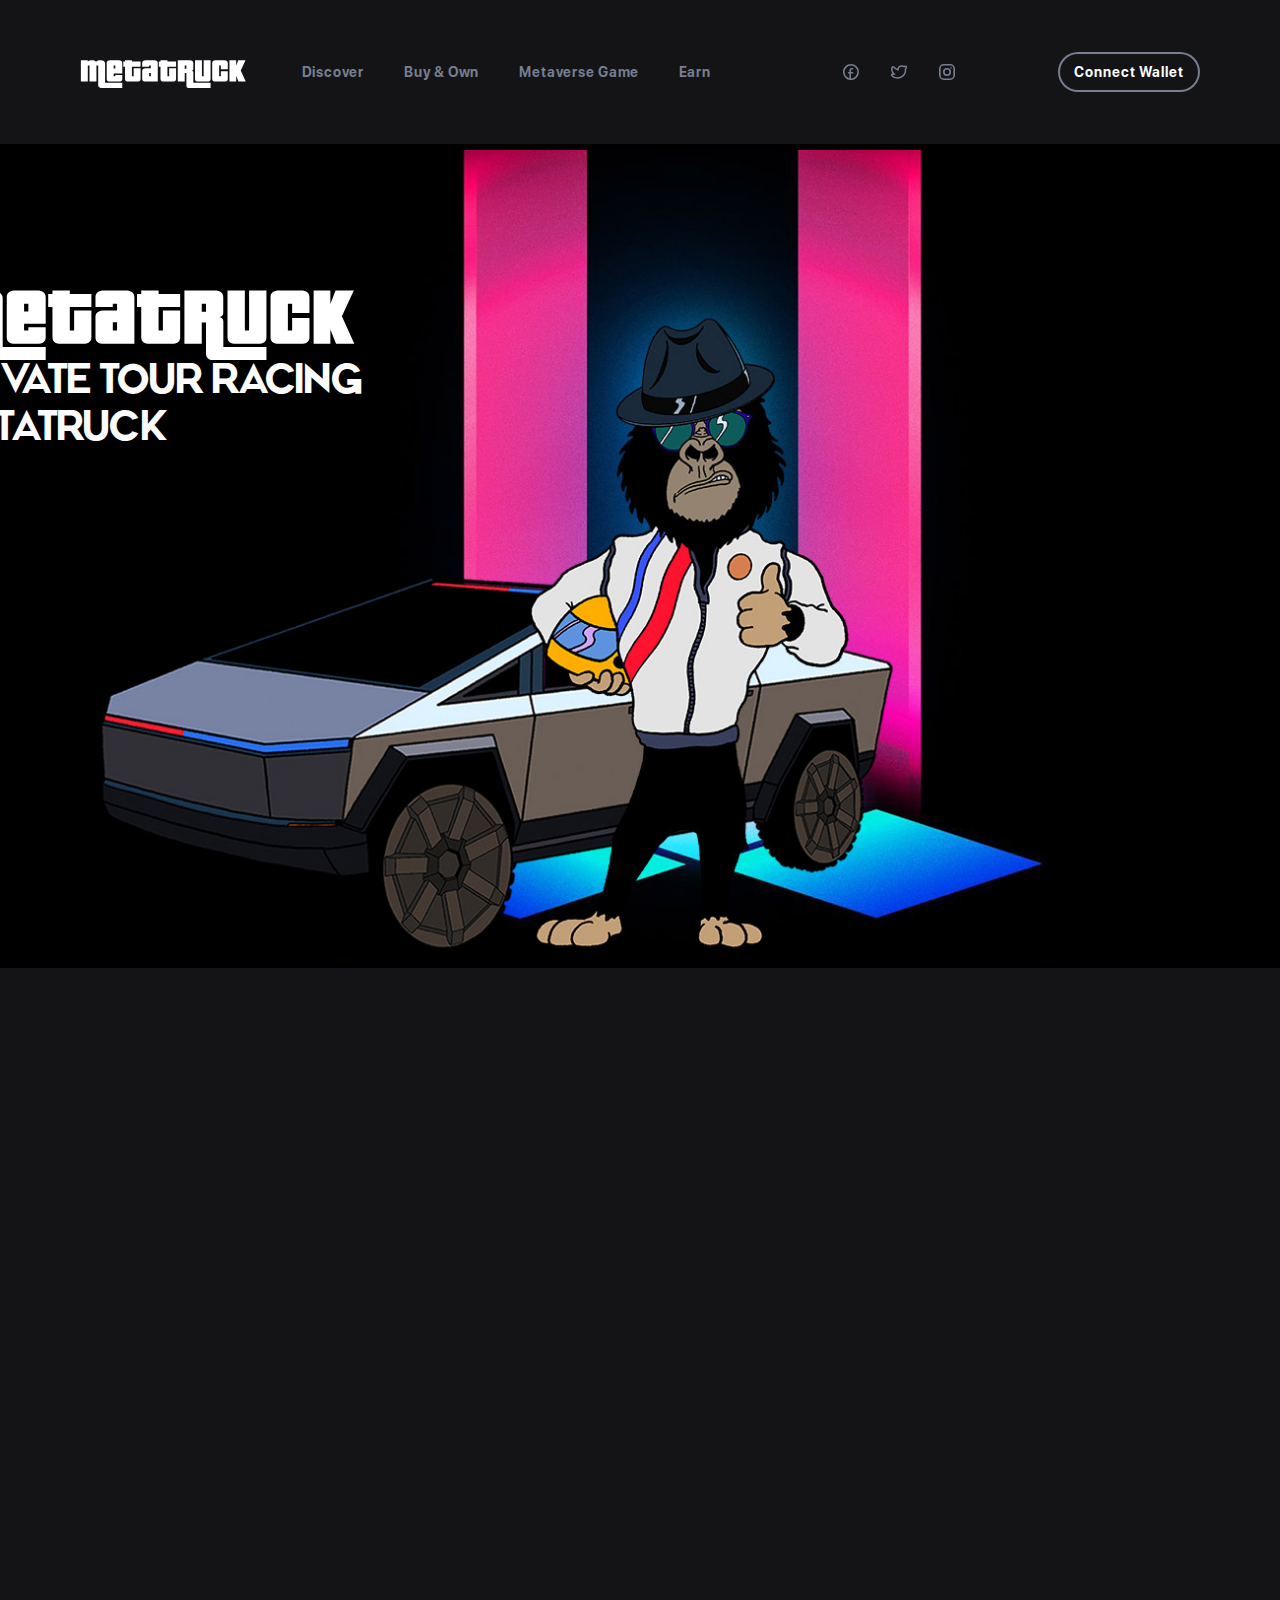
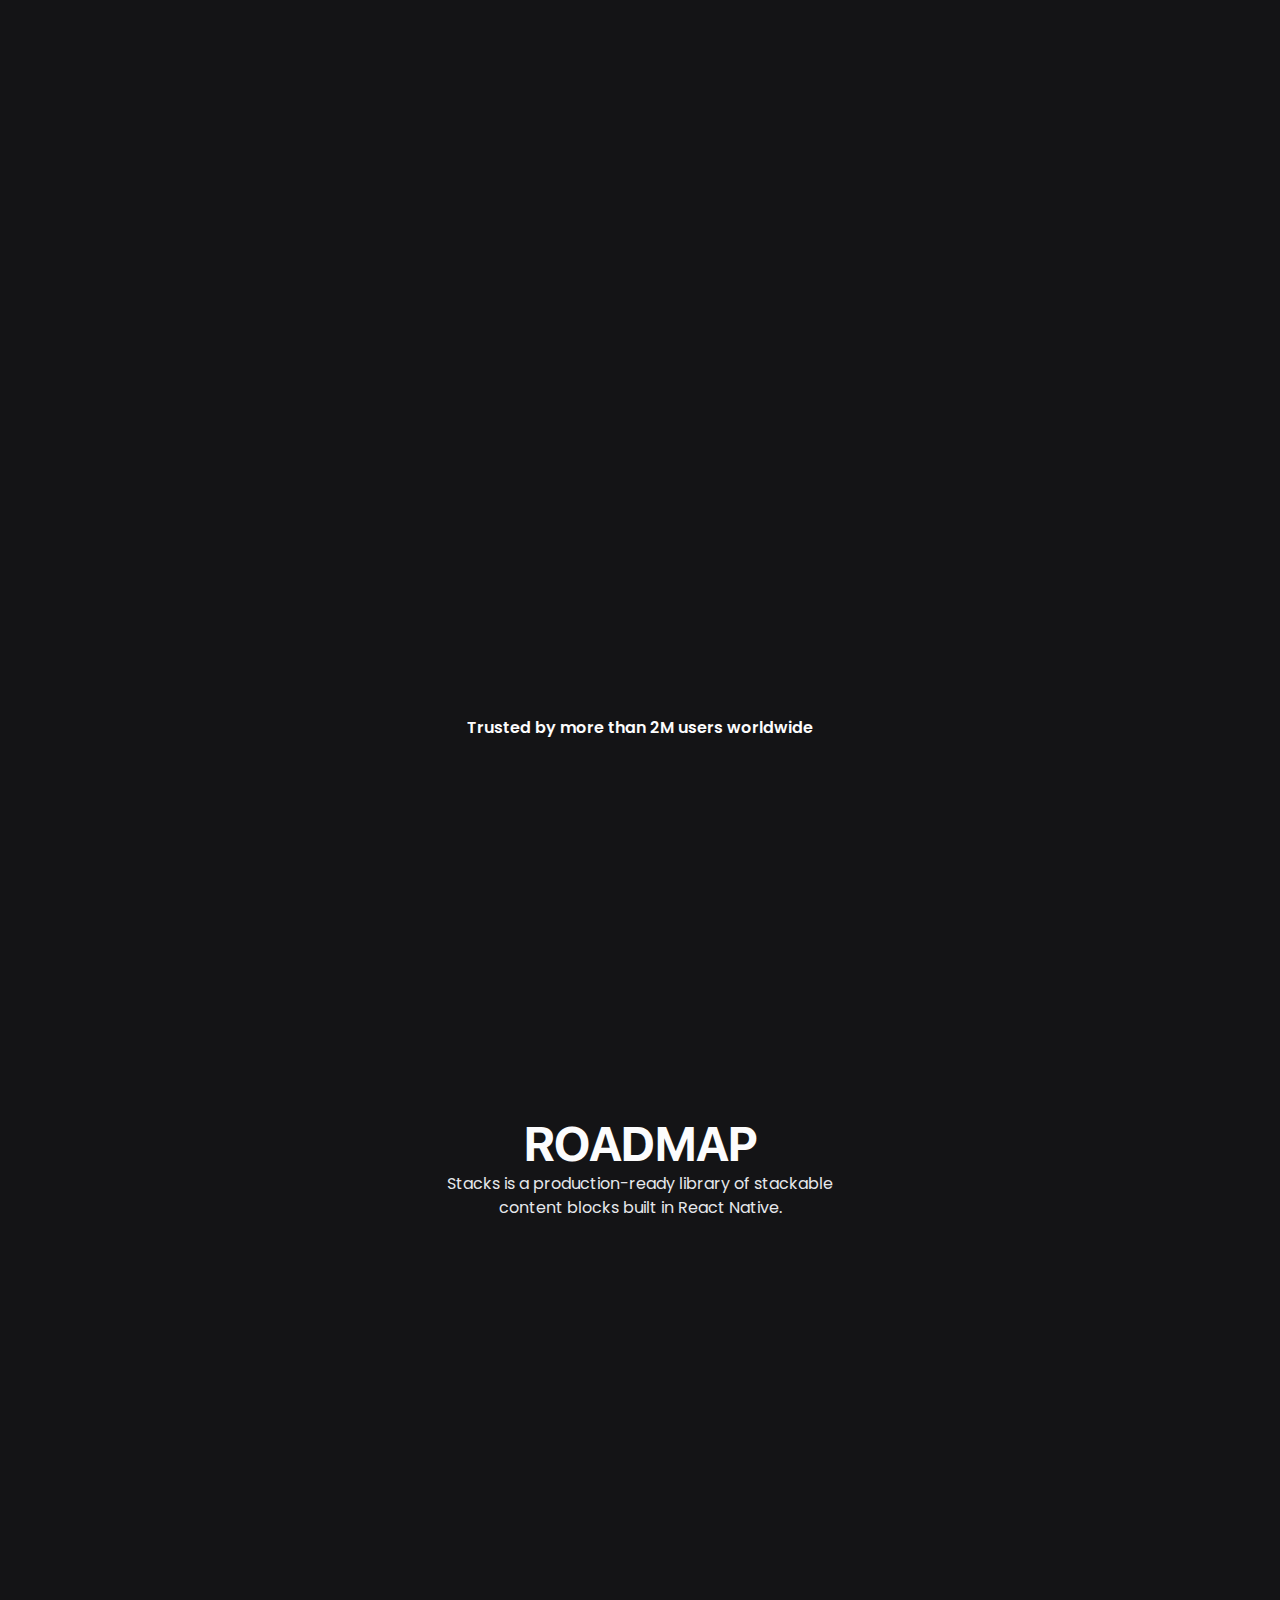
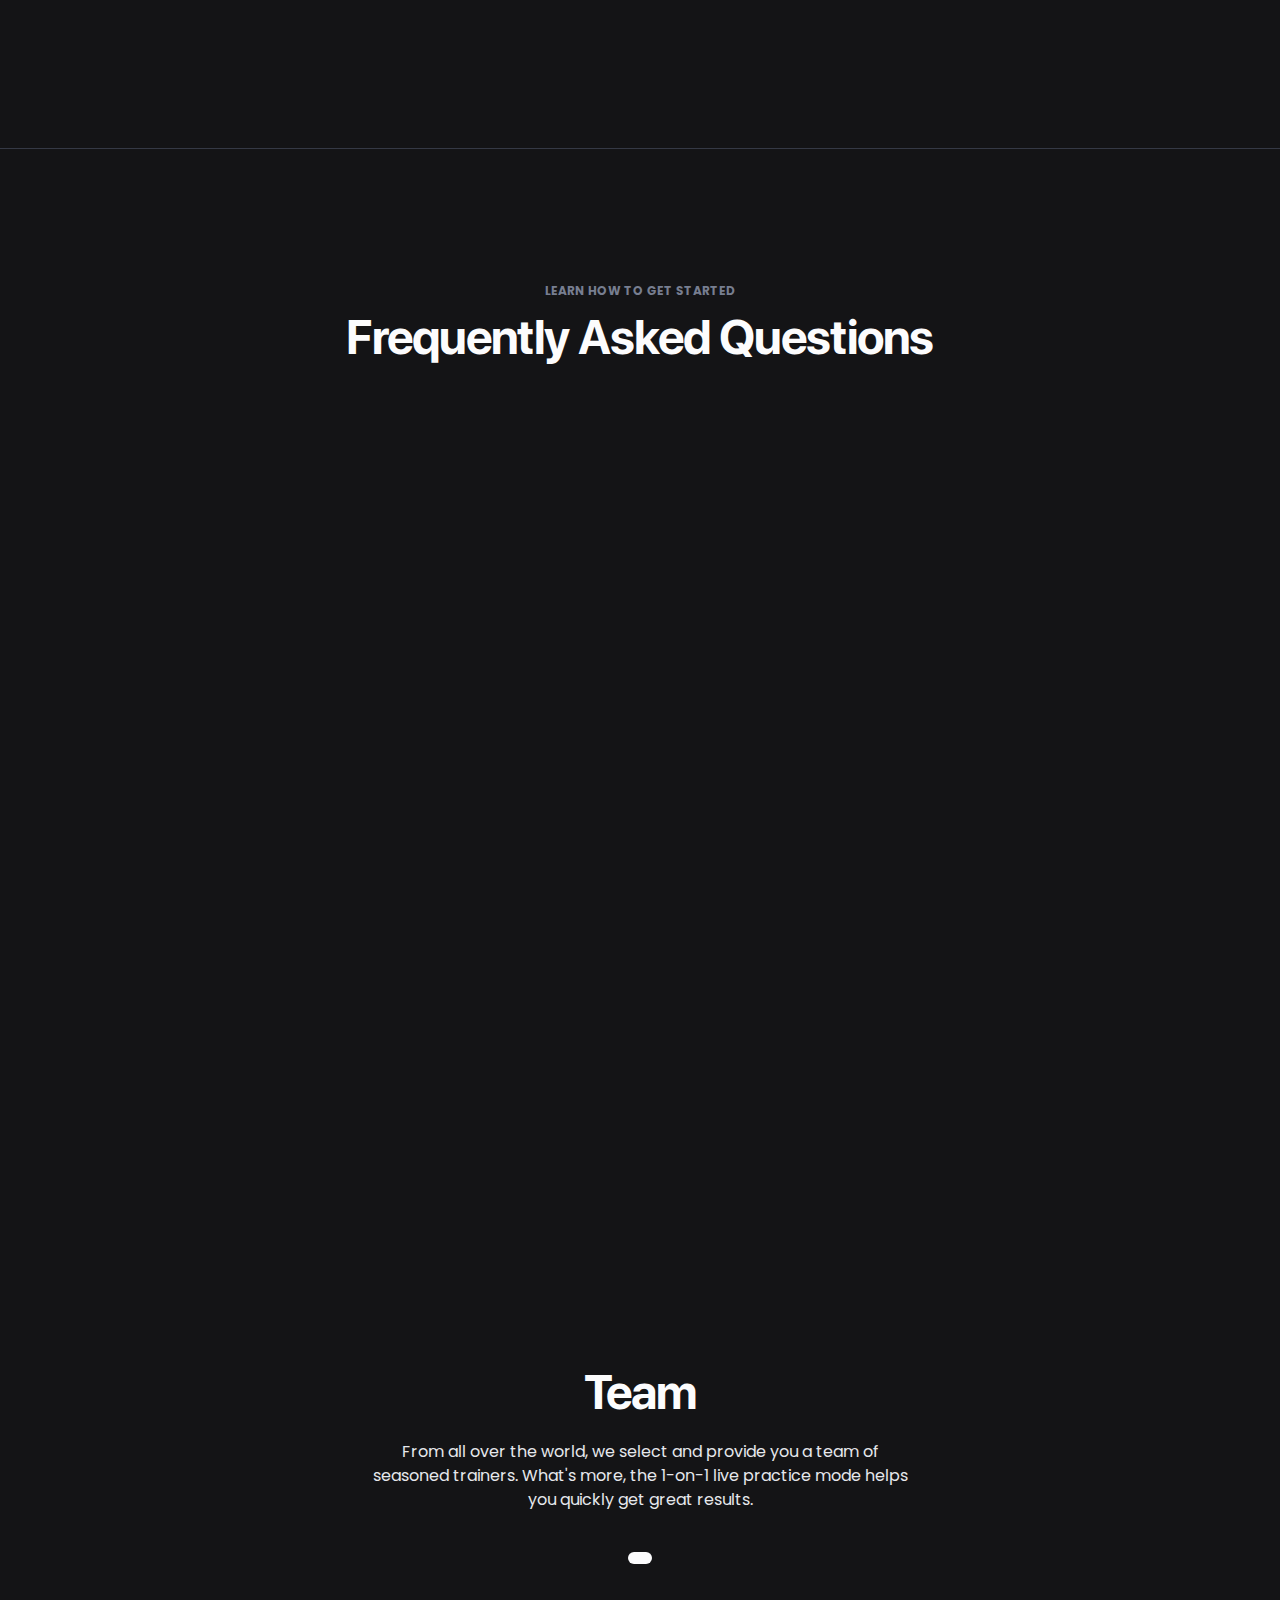
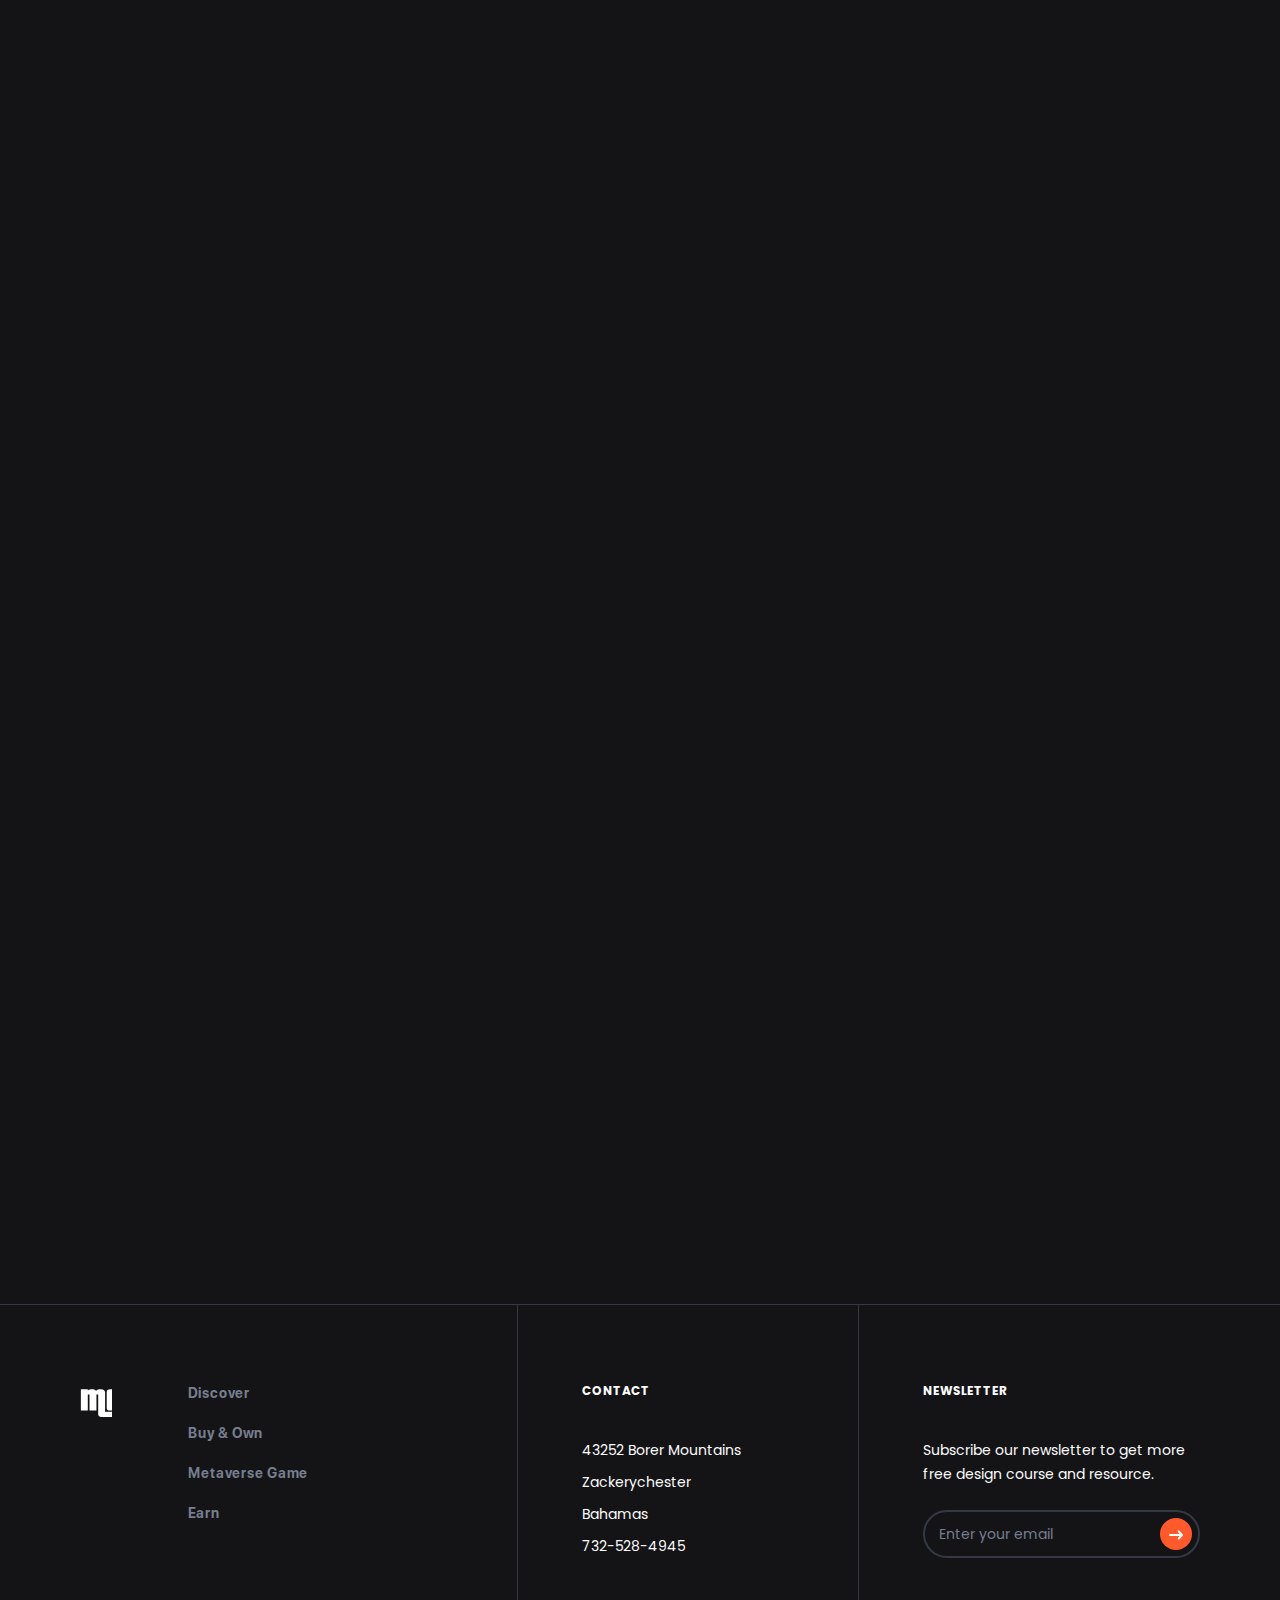
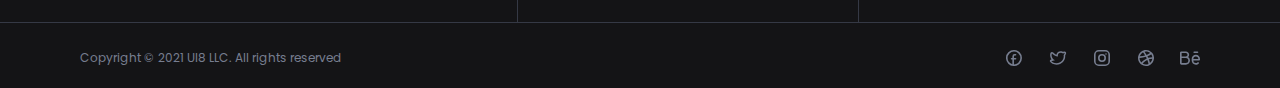
==== index.html @ 79a5221e "[HP] new sections" ====
<!DOCTYPE html>
<html lang="en">

<head>
  <meta charset="utf-8">
  <title>Home</title>
  <meta http-equiv="X-UA-Compatible" content="IE=Edge">
  <meta name="viewport" content="width=device-width, initial-scale=1, maximum-scale=1.0, user-scalable=no">
  <meta name="format-detection" content="telephone=no">
  <link rel="apple-touch-icon" sizes="180x180" href="img/apple-touch-icon.png">
  <link rel="icon" type="image/png" sizes="32x32" href="img/favicon-32x32.png">
  <link rel="icon" type="image/png" sizes="16x16" href="img/favicon-16x16.png">
  <link rel="manifest" href="img/site.webmanifest">
  <link rel="mask-icon" href="img/safari-pinned-tab.svg" color="#5bbad5">
  <meta name="msapplication-TileColor" content="#da532c">
  <meta name="theme-color" content="#ffffff">
  <meta name="description" content="Premium Web UI Kit for Fitness Experience">
  <meta name="twitter:card" content="summary">
  <meta name="twitter:site" content="@ui8">
  <meta name="twitter:title" content="Fitness Pro: Website UI Kit">
  <meta name="twitter:description" content="Premium Web UI Kit for Fitness Experience">
  <meta name="twitter:creator" content="@ui8">
  <meta name="twitter:image" content="https://ui8-stacks-fitness-html.herokuapp.com/img/twitter-card.png">
  <meta property="og:title" content="Fitness Pro: Website UI Kit">
  <meta property="og:type" content="Article">
  <meta property="og:url" content="https://ui8.net/ui8/products/fitness-pro-website-ui-kit">
  <meta property="og:image" content="https://ui8-stacks-fitness-html.herokuapp.com/img/fb-og-image.png">
  <meta property="og:description" content="Premium Web UI Kit for Fitness Experience">
  <meta property="og:site_name" content="Fitness Pro: Website UI Kit">
  <meta property="fb:admins" content="132951670226590">
  <link rel="preconnect" href="https://fonts.gstatic.com">
  <link href="https://fonts.googleapis.com/css2?family=Poppins:wght@400;500;600;700&amp;display=swap" rel="stylesheet">
  <link rel="stylesheet" media="all" href="css/app.min.css">
  <link rel="stylesheet" media="all" href="css/common.css">
  <link rel="stylesheet" media="all" href="css/index.css">
  <script>
    var viewportmeta = document.querySelector('meta[name="viewport"]');
    if (viewportmeta) {
      if (screen.width < 375) {
        var newScale = screen.width / 375;
        viewportmeta.content = 'width=375, minimum-scale=' + newScale + ', maximum-scale=1.0, user-scalable=no, initial-scale=' + newScale + '';
      } else {
        viewportmeta.content = 'width=device-width, maximum-scale=1.0, initial-scale=1.0';
      }
    }
  </script>
</head>

<body>
  <script>
    document.body.classList.add("dark");
    document.addEventListener("DOMContentLoaded", function () {
      document.querySelector('.js-theme input').checked = true;
    });
  </script>
  <!-- outer-->
  <div class="outer">
    <!-- header-->
    <header class="header js-header">
      <div class="header__center center"><a class="header__logo" href="index.html"><img class="some-icon"
            src="img/logo-dark.svg" alt="Fitness Pro"><img class="some-icon-dark" src="img/logo-light.svg"
            alt="Fitness Pro"></a>
        <div class="header__wrap js-header-wrap">
          <nav class="header__nav">
            <a class="header__link" href="discover.html">Discover</a>
            <a class="header__link" href="buy-own.html">Buy & Own</a>
            <a class="header__link" href="metaverse-game.html">Metaverse Game</a>
            <a class="header__link" href="earn.html">Earn</a>
          </nav>
          <div class="header__group">
            <div class="header__contacts">
              <div class="header__element">
                <div class="header__subtitle">Montanachester</div>
                <div class="header__text">06787 Block Estates</div>
              </div>
              <div class="header__element">
                <div class="header__subtitle">Lake Gene</div>
                <div class="header__text">167 Emard River</div>
              </div>
              <div class="header__element">
                <div class="header__subtitle">North Hassiefort</div>
                <div class="header__text">032 Leonora Spurs</div>
              </div>
            </div>
            <div class="header__socials"><a class="header__social" href="https://www.facebook.com/ui8.net/"
                target="_blank">
                <svg class="icon icon-discord">
                  <use xlink:href="#icon-facebook"></use>
                </svg></a><a class="header__social" href="https://twitter.com/ui8" target="_blank">
                <svg class="icon icon-twitter">
                  <use xlink:href="#icon-twitter"></use>
                </svg></a><a class="header__social" href="https://www.instagram.com/ui8net/" target="_blank">
                <svg class="icon icon-instagram">
                  <use xlink:href="#icon-instagram"></use>
                </svg></a></div>
            <button class="button-stroke button-small header__button">Connect Wallet</button>
          </div>
        </div>
        <button class="button-stroke button-small header__button">Connect Wallet</button>
        <button class="header__burger js-header-burger"></button>
      </div>
    </header>
    <!-- container-->
    <div class="outer__content">
      <div id="home-section" class="section-bg book">
        <div class="home__container" data-aos="animation-translate-up">
          <img class="home__logo" src="img/logo-light.svg" />
          <h2 class="home__title main__title h2">PRIVATE TOUR RACING<br>METATRUCK</h2>
        </div>
        <img class="home__background" src="img/homepage_metatruck.jpg" />
      </div>
      <div class="section collection">
        <h2 class="main__title" data-aos="animation-translate-up">DISCOVER THE COLLECTION</h2>
        <div class="collection__center center">
          <div class="colletion__items">
            <div class="collection__item" data-aos="fade-right" data-aos-delay="150">
              <img class="collection__image" />
            </div>
            <div class="collection__item" data-aos="fade-right">
              <img class="collection__image" />
            </div>
            <div class="collection__item" data-aos="fade-left">
              <img class="collection__image" />
            </div>
            <div class="collection__item" data-aos="fade-left" data-aos-delay="150">
              <img class="collection__image" />
            </div>
            <div class="collection__item" data-aos="fade-right" data-aos-delay="150">
              <img class="collection__image" />
            </div>
            <div class="collection__item" data-aos="fade-right">
              <img class="collection__image" />
            </div>
            <div class="collection__item" data-aos="fade-left">
              <img class="collection__image" />
            </div>
            <div class="collection__item" data-aos="fade-left" data-aos-delay="150">
              <img class="collection__image" />
            </div>
            <div class="collection__item" data-aos="fade-right" data-aos-delay="150">
              <img class="collection__image" />
            </div>
            <div class="collection__item" data-aos="fade-right">
              <img class="collection__image" />
            </div>
            <div class="collection__item" data-aos="fade-left">
              <img class="collection__image" />
            </div>
            <div class="collection__item" data-aos="fade-left" data-aos-delay="150">
              <img class="collection__image" />
            </div>
          </div>
        </div>
      </div>
      <div class="section client">
        <div class="clients">
          <div class="clients__center center">
            <div class="clients__title">Trusted by more than 2M users worldwide</div>
            <div class="clients__list">
              <div class="clients__logo" data-aos="animation-opacity"><img src="img/content/rotashow.svg" alt="Logo">
              </div>
              <div class="clients__logo" data-aos="animation-opacity"><img src="img/content/waves.svg" alt="Logo">
              </div>
              <div class="clients__logo" data-aos="animation-opacity"><img src="img/content/rotashow.svg" alt="Logo">
              </div>
              <div class="clients__logo" data-aos="animation-opacity"><img src="img/content/travelers.svg" alt="Logo">
              </div>
              <div class="clients__logo" data-aos="animation-opacity"><img src="img/content/goldlines.svg" alt="Logo">
              </div>
              <div class="clients__logo" data-aos="animation-opacity"><img src="img/content/velocity9.svg" alt="Logo">
              </div>
            </div>
          </div>
        </div>
      </div>
      <div class="section steps" id="steps">
        <div class="steps__center center">
          <div class="steps__head">
            <h2 class="details__title h2">ROADMAP

            </h2>

            <div class="steps__info">Stacks is a production-ready library of stackable content blocks built in
              React Native.</div>
          </div>
          <div class="steps__list">
            <div class="steps__item" data-aos="animation-opacity">
              <div class=""><img src="img/content/p1-4.png" alt="Step 1"></div>

              <div class="steps__subtitle">Step 1</div>
              <div class="steps__content">Fitness Pro tracks your workouts, get better results, and be the
                best version of you.</div>
            </div>
            <div class="steps__item" data-aos="animation-opacity">
              <div class=""><img src="img/content/p1-5.png" alt="Step 2"></div>

              <div class="steps__subtitle">Step 2</div>
              <div class="steps__content">Fitness Pro tracks your workouts, get better results, and be the
                best version of you.</div>
            </div>
            <div class="steps__item" data-aos="animation-opacity">
              <div class=""><img src="img/content/p1-6.png" alt="Step 3"></div>

              <div class="steps__subtitle">Step 3</div>
              <div class="steps__content">Fitness Pro tracks your workouts, get better results, and be the
                best version of you.</div>
            </div>
            <div class="steps__item" data-aos="animation-opacity">
              <div class=""><img src="img/content/p1-7.png" alt="Step 4"></div>

              <div class="steps__subtitle">Step 4</div>
              <div class="steps__content">Fitness Pro tracks your workouts, get better results, and be the
                best version of you.</div>
            </div>
          </div>
        </div>
      </div>
      <div class="section-border-top faq js-tabs">
        <div class="faq__center center">
          <div class="faq__top">
            <div class="stage-small">learn how to get started</div>
            <h2 class="faq__title h2">Frequently Asked Questions</h2>
          </div>
          <div class="faq__container">
            <div class="faq__box js-tabs-item">
              <div class="faq__list">
                <div class="faq__item" data-aos="animation-opacity">
                  <div class="faq__head">When Mint?
                    <div class="faq__arrow">
                      <svg class="icon icon-arrow-bottom">
                        <use xlink:href="#icon-arrow-bottom"></use>
                      </svg>
                    </div>
                  </div>
                  <div class="faq__body">
                    <div class="faq__row">
                      <div class="faq__col">
                      </div>
                      <div class="faq__col">
                        <div class="faq__subtitle">You don’t need to do anything else</div>
                        Frequently Asked Questions <div class="faq__content">
                          <p>Mix-and-match dozens of responsive elements to quickly configure your favorite
                            landing page layouts.</p>
                          <p>Or hit the ground running with 10 pre-built templates, all in light or dark mode."
                          </p>
                        </div>
                      </div>
                    </div>
                  </div>
                </div>
                <div class="faq__item" data-aos="animation-opacity">
                  <div class="faq__head">when is the presale?
                    <div class="faq__arrow">
                      <svg class="icon icon-arrow-bottom">
                        <use xlink:href="#icon-arrow-bottom"></use>
                      </svg>
                    </div>
                  </div>
                  <div class="faq__body">
                    <div class="faq__row">
                      <div class="faq__col">
                      </div>
                      <div class="faq__col">
                        <div class="faq__subtitle">You don’t need to do anything else</div>
                        <div class="faq__content">
                          <p>Mix-and-match dozens of responsive elements to quickly configure your favorite
                            landing page layouts.</p>
                          <p>Or hit the ground running with 10 pre-built templates, all in light or dark mode."
                          </p>
                        </div>

                      </div>
                    </div>
                  </div>
                </div>
                <div class="faq__item" data-aos="animation-opacity">
                  <div class="faq__head">How old does my child need to be to participate in class?
                    <div class="faq__arrow">
                      <svg class="icon icon-arrow-bottom">
                        <use xlink:href="#icon-arrow-bottom"></use>
                      </svg>
                    </div>
                  </div>
                  <div class="faq__body">
                    <div class="faq__row">
                      <div class="faq__col">
                      </div>
                      <div class="faq__col">
                        <div class="faq__subtitle">You don’t need to do anything else</div>
                        <div class="faq__content">
                          <p>Mix-and-match dozens of responsive elements to quickly configure your favorite
                            landing page layouts.</p>
                          <p>Or hit the ground running with 10 pre-built templates, all in light or dark mode."
                          </p>
                        </div>

                      </div>
                    </div>
                  </div>
                </div>
                <div class="faq__item" data-aos="animation-opacity">
                  <div class="faq__head">What will the mint price be?
                    <div class="faq__arrow">
                      <svg class="icon icon-arrow-bottom">
                        <use xlink:href="#icon-arrow-bottom"></use>
                      </svg>
                    </div>
                  </div>
                  <div class="faq__body">
                    <div class="faq__row">
                      <div class="faq__col">
                      </div>
                      <div class="faq__col">
                        <div class="faq__subtitle">You don’t need to do anything else</div>
                        <div class="faq__content">
                          <p>Mix-and-match dozens of responsive elements to quickly configure your favorite
                            landing page layouts.</p>
                          <p>Or hit the ground running with 10 pre-built templates, all in light or dark mode."
                          </p>
                        </div>

                      </div>
                    </div>
                  </div>
                </div>
                <div class="faq__item" data-aos="animation-opacity">
                  <div class="faq__head">Which blockchain and what is the contract adress?
                    <div class="faq__arrow">
                      <svg class="icon icon-arrow-bottom">
                        <use xlink:href="#icon-arrow-bottom"></use>
                      </svg>
                    </div>
                  </div>
                  <div class="faq__body">
                    <div class="faq__row">
                      <div class="faq__col">

                      </div>
                      <div class="faq__col">
                        <div class="faq__subtitle">You don’t need to do anything else</div>
                        <div class="faq__content">
                          <p>Mix-and-match dozens of responsive elements to quickly configure your favorite
                            landing page layouts.</p>
                          <p>Or hit the ground running with 10 pre-built templates, all in light or dark mode."
                          </p>
                        </div>

                      </div>
                    </div>
                  </div>
                </div>
                <div class="faq__item" data-aos="animation-opacity">
                  <div class="faq__head">Will there be rarities?
                    <div class="faq__arrow">
                      <svg class="icon icon-arrow-bottom">
                        <use xlink:href="#icon-arrow-bottom"></use>
                      </svg>
                    </div>
                  </div>
                  <div class="faq__body">
                    <div class="faq__row">
                      <div class="faq__col">

                      </div>
                      <div class="faq__col">
                        <div class="faq__subtitle">You don’t need to do anything else</div>
                        <div class="faq__content">
                          <p>Mix-and-match dozens of responsive elements to quickly configure your favorite
                            landing page layouts.</p>
                          <p>Or hit the ground running with 10 pre-built templates, all in light or dark mode."
                          </p>
                        </div>

                      </div>
                    </div>
                  </div>
                </div>
                <div class="faq__item" data-aos="animation-opacity">
                  <div class="faq__head">Will there be rarities?
                    <div class="faq__arrow">
                      <svg class="icon icon-arrow-bottom">
                        <use xlink:href="#icon-arrow-bottom"></use>
                      </svg>
                    </div>
                  </div>
                  <div class="faq__body">
                    <div class="faq__row">
                      <div class="faq__col">

                      </div>
                      <div class="faq__col">
                        <div class="faq__subtitle">You don’t need to do anything else</div>
                        <div class="faq__content">
                          <p>Mix-and-match dozens of responsive elements to quickly configure your favorite
                            landing page layouts.</p>
                          <p>Or hit the ground running with 10 pre-built templates, all in light or dark mode."
                          </p>
                        </div>

                      </div>
                    </div>
                  </div>
                </div>
              </div>
            </div>
          </div>
        </div>
      </div>
      <div class="section team js-tabs">
        <div class="team__center center">
          <div class="team__head">
            <h2 class="team__title h2">Team</h2>
            <div class="team__info">From all over the world, we select and provide you a team of seasoned
              trainers.
              What's more, the 1-on-1 live practice mode helps you quickly get great results.</div>
            <div class="team__nav"><a class="team__link js-tabs-link" href=""></a></div>
          </div>
          <div class="team__container">
            <div class="team__box js-tabs-item">
              <div class="team__wrap">
                <div class="team__slider js-tabs-slider">
                  <div class="team__slide" data-aos="animation-opacity"><a class="team__item js-popup-open"
                      href="#popup-trainer">
                      <div class="team__avatar"><img src="img/content/avatar-11.png" alt="Avatar"></div>
                      <div class="team__man">R. Michel</div>
                      <div class="team__position">Chief Creative Officer</div>
                    </a></div>
                  <div class="team__slide" data-aos="animation-opacity"><a class="team__item js-popup-open"
                      href="#popup-trainer">
                      <div class="team__avatar"><img src="img/content/avatar-6.png" alt="Avatar"></div>
                      <div class="team__man">G. Jeremy</div>
                      <div class="team__position">Chief Technology Officer</div>
                    </a></div>
                  <div class="team__slide" data-aos="animation-opacity"><a class="team__item js-popup-open"
                      href="#popup-trainer">
                      <div class="team__avatar"><img src="img/content/avatar-3.png" alt="Avatar"></div>
                      <div class="team__man">G. Eliott</div>
                      <div class="team__position">Chief Creative Officer</div>
                    </a></div>
                  <div class="team__slide" data-aos="animation-opacity"><a class="team__item js-popup-open"
                      href="#popup-trainer">
                      <div class="team__avatar"><img src="img/content/avatar-7.png" alt="Avatar"></div>
                      <div class="team__man">B. Maël</div>
                      <div class="team__position">Chief Creative Officer</div>
                    </a></div>
                  <div class="team__slide" data-aos="animation-opacity"><a class="team__item js-popup-open"
                      href="#popup-trainer">
                      <div class="team__avatar"><img src="img/content/avatar-5.png" alt="Avatar"></div>
                      <div class="team__man">D.Gregory</div>
                      <div class="team__position">Business Analytic</div>
                    </a></div>
                  <div class="team__slide" data-aos="animation-opacity"><a class="team__item js-popup-open"
                      href="#popup-trainer">
                      <div class="team__avatar"><img src="img/content/avatar-10.png" alt="Avatar"></div>
                      <div class="team__man">C. Frederic</div>
                      <div class="team__position">Investor</div>
                    </a></div>
                  <div class="team__slide" data-aos="animation-opacity"><a class="team__item js-popup-open"
                      href="#popup-trainer">
                      <div class="team__avatar"><img src="img/content/avatar-1.png" alt="Avatar"></div>
                      <div class="team__man">M. Maxime</div>
                      <div class="team__position">Crypto native developer</div>
                    </a></div>
                  <div class="team__slide" data-aos="animation-opacity"><a class="team__item js-popup-open"
                      href="#popup-trainer">
                      <div class="team__avatar"><img src="img/content/avatar-8.png" alt="Avatar"></div>
                      <div class="team__man">S. Eleni</div>
                      <div class="team__position">Investor</div>
                    </a></div>
                  <div class="team__slide" data-aos="animation-opacity"><a class="team__item js-popup-open"
                      href="#popup-trainer">
                      <div class="team__avatar"><img src="img/content/avatar-11.png" alt="Avatar"></div>
                      <div class="team__man">J. Christopher</div>
                      <div class="team__position">Investor</div>
                    </a></div>
                  <div class="team__slide" data-aos="animation-opacity"><a class="team__item js-popup-open"
                      href="#popup-trainer">
                      <div class="team__avatar"><img src="img/content/avatar-4.png" alt="Avatar"></div>
                      <div class="team__man">A. David</div>
                      <div class="team__position">Investor</div>
                    </a></div>
                  <div class="team__slide" data-aos="animation-opacity"><a class="team__item js-popup-open"
                      href="#popup-trainer">
                      <div class="team__avatar"><img src="img/content/avatar-10.png" alt="Avatar"></div>
                      <div class="team__man">H. Mathieu</div>
                      <div class="team__position">Business Analytic</div>
                    </a></div>
                  <div class="team__slide" data-aos="animation-opacity"><a class="team__item js-popup-open"
                      href="#popup-trainer">
                      <div class="team__avatar"><img src="img/content/avatar-6.png" alt="Avatar"></div>
                      <div class="team__man">D. tanguy</div>
                      <div class="team__position">Investor</div>
                    </a></div>
                </div>
              </div>
            </div>
            <div class="team__box js-tabs-item">
              <div class="team__wrap">
                <div class="team__slider js-tabs-slider">
                  <div class="team__slide" data-aos="animation-opacity"><a class="team__item js-popup-open"
                      href="#popup-trainer">
                      <div class="team__avatar"><img src="img/content/avatar-2.png" alt="Avatar"></div>
                      <div class="team__man">Kacie Kiehn</div>
                      <div class="team__position">Personal Trainer</div>
                    </a></div>
                  <div class="team__slide" data-aos="animation-opacity"><a class="team__item js-popup-open"
                      href="#popup-trainer">
                      <div class="team__avatar"><img src="img/content/avatar-3.png" alt="Avatar"></div>
                      <div class="team__man">Marcelino Hettinger</div>
                      <div class="team__position">Boxer</div>
                    </a></div>
                  <div class="team__slide" data-aos="animation-opacity"><a class="team__item js-popup-open"
                      href="#popup-trainer">
                      <div class="team__avatar"><img src="img/content/avatar-4.png" alt="Avatar"></div>
                      <div class="team__man">Rosemarie Hintz</div>
                      <div class="team__position">Business Analytic</div>
                    </a></div>
                  <div class="team__slide" data-aos="animation-opacity"><a class="team__item js-popup-open"
                      href="#popup-trainer">
                      <div class="team__avatar"><img src="img/content/avatar-5.png" alt="Avatar"></div>
                      <div class="team__man">Syble Prohaska</div>
                      <div class="team__position">Business Analytic</div>
                    </a></div>
                </div>
              </div>
            </div>
            <div class="team__box js-tabs-item">
              <div class="team__wrap">
                <div class="team__slider js-tabs-slider">
                  <div class="team__slide" data-aos="animation-opacity"><a class="team__item js-popup-open"
                      href="#popup-trainer">
                      <div class="team__avatar"><img src="img/content/avatar-5.png" alt="Avatar"></div>
                      <div class="team__man">Syble Prohaska</div>
                      <div class="team__position">Business Analytic</div>
                    </a></div>
                  <div class="team__slide" data-aos="animation-opacity"><a class="team__item js-popup-open"
                      href="#popup-trainer">
                      <div class="team__avatar"><img src="img/content/avatar-1.png" alt="Avatar"></div>
                      <div class="team__man">Baron Toy</div>
                      <div class="team__position">Yoga Master</div>
                    </a></div>
                  <div class="team__slide" data-aos="animation-opacity"><a class="team__item js-popup-open"
                      href="#popup-trainer">
                      <div class="team__avatar"><img src="img/content/avatar-2.png" alt="Avatar"></div>
                      <div class="team__man">Kacie Kiehn</div>
                      <div class="team__position">Personal Trainer</div>
                    </a></div>
                  <div class="team__slide" data-aos="animation-opacity"><a class="team__item js-popup-open"
                      href="#popup-trainer">
                      <div class="team__avatar"><img src="img/content/avatar-3.png" alt="Avatar"></div>
                      <div class="team__man">Marcelino Hettinger</div>
                      <div class="team__position">Boxer</div>
                    </a></div>
                  <div class="team__slide" data-aos="animation-opacity"><a class="team__item js-popup-open"
                      href="#popup-trainer">
                      <div class="team__avatar"><img src="img/content/avatar-4.png" alt="Avatar"></div>
                      <div class="team__man">Rosemarie Hintz</div>
                      <div class="team__position">Business Analytic</div>
                    </a></div>
                </div>
              </div>
            </div>
            <div class="team__box js-tabs-item">
              <div class="team__wrap">
                <div class="team__slider js-tabs-slider">
                  <div class="team__slide" data-aos="animation-opacity"><a class="team__item js-popup-open"
                      href="#popup-trainer">
                      <div class="team__avatar"><img src="img/content/avatar-1.png" alt="Avatar"></div>
                      <div class="team__man">Baron Toy</div>
                      <div class="team__position">Yoga Master</div>
                    </a></div>
                  <div class="team__slide" data-aos="animation-opacity"><a class="team__item js-popup-open"
                      href="#popup-trainer">
                      <div class="team__avatar"><img src="img/content/avatar-2.png" alt="Avatar"></div>
                      <div class="team__man">Kacie Kiehn</div>
                      <div class="team__position">Personal Trainer</div>
                    </a></div>
                  <div class="team__slide" data-aos="animation-opacity"><a class="team__item js-popup-open"
                      href="#popup-trainer">
                      <div class="team__avatar"><img src="img/content/avatar-3.png" alt="Avatar"></div>
                      <div class="team__man">Marcelino Hettinger</div>
                      <div class="team__position">Boxer</div>
                    </a></div>
                  <div class="team__slide" data-aos="animation-opacity"><a class="team__item js-popup-open"
                      href="#popup-trainer">
                      <div class="team__avatar"><img src="img/content/avatar-4.png" alt="Avatar"></div>
                      <div class="team__man">Rosemarie Hintz</div>
                      <div class="team__position">Business Analytic</div>
                    </a></div>
                  <div class="team__slide" data-aos="animation-opacity"><a class="team__item js-popup-open"
                      href="#popup-trainer">
                      <div class="team__avatar"><img src="img/content/avatar-5.png" alt="Avatar"></div>
                      <div class="team__man">Syble Prohaska</div>
                      <div class="team__position">Business Analytic</div>
                    </a></div>
                  <div class="team__slide" data-aos="animation-opacity"><a class="team__item js-popup-open"
                      href="#popup-trainer">
                      <div class="team__avatar"><img src="img/content/avatar-6.png" alt="Avatar"></div>
                      <div class="team__man">Ila Reinger</div>
                      <div class="team__position">Business Analytic</div>
                    </a></div>
                </div>
              </div>
            </div>
          </div>
        </div>
      </div>
      <!-- footer-->
      <footer class="footer">
        <div class="footer__body">
          <div class="footer__center center">
            <div class="footer__col">
              <div class="footer__box"><a class="footer__logo" href="index.html"><img class="some-icon"
                    src="img/logo-dark.svg" alt="Fitness Pro"><img class="some-icon-dark" src="img/logo-light.svg"
                    alt="Fitness Pro"></a>
              </div>
              <div class="footer__item">
                <div class="footer__category">footer nav
                  <svg class="icon icon-arrow-bottom">
                    <use xlink:href="#icon-arrow-bottom"></use>
                  </svg>
                </div>
                <div class="footer__menu">
                  <a class="footer__link" href="discover.html">Discover</a>
                  <a class="footer__link" href="buy-own.html">Buy & Own</a>
                  <a class="footer__link" href="metaverse-game.html">Metaverse Game</a>
                  <a class="footer__link" href="earn.html">Earn</a>
                </div>
              </div>
            </div>
            <div class="footer__col">
              <div class="footer__category">contact</div>
              <div class="footer__info">
                <p>43252 Borer Mountains</p>
                <p>Zackerychester</p>
                <p>Bahamas</p>
                <p>732-528-4945</p>
              </div>
            </div>
            <div class="footer__col">
              <div class="footer__category">newsletter</div>
              <div class="footer__info">Subscribe our newsletter to get more free design course and
                resource.</div>
              <form class="subscription">
                <input class="subscription__input" type="email" placeholder="Enter your email" required="required" />
                <button class="subscription__btn">
                  <svg class="icon icon-arrow-right">
                    <use xlink:href="#icon-arrow-right"></use>
                  </svg>
                </button>
              </form>
            </div>
          </div>
        </div>
        <div class="footer__bottom">
          <div class="footer__center center">
            <div class="footer__copyright">Copyright © 2021 UI8 LLC. All rights reserved</div>
            <div class="footer__socials"><a class="footer__social" href="https://www.facebook.com/ui8.net/"
                target="_blank">
                <svg class="icon icon-facebook">
                  <use xlink:href="#icon-facebook"></use>
                </svg></a><a class="footer__social" href="https://twitter.com/ui8" target="_blank">
                <svg class="icon icon-twitter">
                  <use xlink:href="#icon-twitter"></use>
                </svg></a><a class="footer__social" href="https://www.instagram.com/ui8net/" target="_blank">
                <svg class="icon icon-instagram">
                  <use xlink:href="#icon-instagram"></use>
                </svg></a><a class="footer__social" href="https://dribbble.com/ui8" target="_blank">
                <svg class="icon icon-dribbble">
                  <use xlink:href="#icon-dribbble"></use>
                </svg></a><a class="footer__social" href="https://www.behance.net/ui8" target="_blank">
                <svg class="icon icon-behance">
                  <use xlink:href="#icon-behance"></use>
                </svg></a></div>
          </div>
        </div>
      </footer>
    </div>
    <!-- scripts-->
    <script src="js/lib/jquery.min.js"></script>
    <script src="js/lib/slick.min.js"></script>
    <script src="js/lib/jquery.nice-select.min.js"></script>
    <script src="js/lib/jquery.magnific-popup.min.js"></script>
    <script src="js/lib/aos.js"></script>
    <script src="js/app.js"></script>
    <!-- svg sprite-->
    <div style="display: none"><svg width="0" height="0">
        <symbol xmlns="http://www.w3.org/2000/svg" viewBox="0 0 16 16" id="icon-arrow-right">
          <path
            d="M10.39 3.153c.464-.428 1.187-.399 1.615.065l3.692 4c.404.438.404 1.113 0 1.55l-3.692 4c-.428.464-1.151.493-1.615.065s-.493-1.151-.065-1.615l1.922-2.082H1.143C.512 9.136 0 8.624 0 7.993S.512 6.85 1.143 6.85h11.104l-1.922-2.082c-.428-.464-.399-1.187.065-1.615z">
          </path>
        </symbol>
        book a class<symbol xmlns="http://www.w3.org/2000/svg" viewBox="0 0 16 16" id="icon-arrow-bottom">
          <path
            d="M15.039 3.961c-.653-.653-1.713-.653-2.366 0L8 8.634 3.327 3.961c-.653-.653-1.713-.653-2.366 0s-.653 1.713 0 2.366l5.856 5.856c.653.653 1.713.653 2.366 0l5.856-5.856c.653-.653.653-1.713 0-2.366z">
          </path>
        </symbol>
        <symbol xmlns="http://www.w3.org/2000/svg" viewBox="0 0 16 16" id="icon-arrow-right-empty">
          <path
            d="M5.551 15.665l-.1.089c-.449.355-1.102.326-1.517-.089-.446-.446-.446-1.17 0-1.616h0l6.048-6.05-6.048-6.048-.089-.1C3.491 1.403 3.52.749 3.935.335c.446-.446 1.17-.446 1.616 0h0l6.857 6.857.089.1c.355.449.326 1.102-.089 1.517h0l-6.857 6.857z">
          </path>
        </symbol>
        <symbol xmlns="http://www.w3.org/2000/svg" viewBox="0 0 16 16" id="icon-arrow-down">
          <path
            d="M12.833 10.39c.428.464.399 1.187-.065 1.615l-4 3.692c-.438.404-1.113.404-1.55 0l-4-3.692c-.464-.428-.493-1.151-.065-1.615s1.151-.493 1.615-.065l2.082 1.922V1.143C6.85.512 7.362 0 7.993 0s1.143.512 1.143 1.143v11.104l2.082-1.922c.464-.428 1.187-.399 1.615.065z">
          </path>
        </symbol>
        <symbol xmlns="http://www.w3.org/2000/svg" viewBox="0 0 16 16" id="icon-arrow-prev">
          <path
            d="M5.61 13.697c-.464.428-1.187.399-1.615-.065l-3.692-4c-.404-.438-.404-1.113 0-1.55l3.692-4c.428-.464 1.151-.493 1.615-.065s.493 1.151.065 1.615L3.753 7.714h11.104c.631 0 1.143.512 1.143 1.143S15.488 10 14.857 10H3.753l1.922 2.082c.428.464.399 1.187-.065 1.615z">
          </path>
        </symbol>
        <symbol xmlns="http://www.w3.org/2000/svg" viewBox="0 0 16 16" id="icon-arrow-next">
          <path
            d="M10.39 3.303c.464-.428 1.187-.399 1.615.065l3.692 4c.404.438.404 1.113 0 1.55l-3.692 4c-.428.464-1.151.493-1.615.065s-.493-1.151-.065-1.615l1.922-2.082H1.143C.512 9.286 0 8.774 0 8.143S.512 7 1.143 7h11.104l-1.922-2.082c-.428-.464-.399-1.187.065-1.615z">
          </path>
        </symbol>
        <symbol xmlns="http://www.w3.org/2000/svg" viewBox="0 0 16 16" id="icon-instagram">
          <path
            d="M11.2 0A4.8 4.8 0 0 1 16 4.8h0v6.4a4.8 4.8 0 0 1-4.8 4.8h0-6.4A4.8 4.8 0 0 1 0 11.2h0V4.8A4.8 4.8 0 0 1 4.8 0h0zm0 1.6H4.8a3.2 3.2 0 0 0-3.2 3.2v6.4a3.2 3.2 0 0 0 3.2 3.2h6.4a3.2 3.2 0 0 0 3.2-3.2V4.8a3.2 3.2 0 0 0-3.2-3.2zM8 4a4 4 0 1 1 0 8 4 4 0 1 1 0-8zm0 1.6a2.4 2.4 0 0 0 0 4.8 2.4 2.4 0 0 0 0-4.8zm4-2.4a.8.8 0 1 1 0 1.6.8.8 0 1 1 0-1.6z">
          </path>
        </symbol>
        <symbol xmlns="http://www.w3.org/2000/svg" viewBox="0 0 16 16" id="icon-facebook">
          <path
            d="M7.967.017a8 8 0 1 1 0 16 8 8 0 1 1 0-16zm0 1.6a6.4 6.4 0 0 0-6.4 6.4c0 2.982 2.039 5.487 4.799 6.198l.001-4.598h-.8a.8.8 0 1 1 0-1.6h.8v-1.6a2.4 2.4 0 0 1 2.4-2.4h.8a.8.8 0 1 1 0 1.6h0-.8a.8.8 0 0 0-.8.8h0v1.6h1.6a.8.8 0 1 1 0 1.6h0-1.6v4.8a6.4 6.4 0 0 0 0-12.8z">
          </path>
        </symbol>
        <symbol xmlns="http://www.w3.org/2000/svg" viewBox="0 0 16 16" id="icon-twitter">
          <path
            d="M2.121 9.233C1.018 9.236.306 10.492.986 11.444c.973 1.363 2.737 2.456 5.681 2.456 4.563 0 8.226-3.719 7.714-8.113l.751-1.503c.521-1.042-.384-2.227-1.527-1.999l-.993.198c-.263-.139-.535-.244-.768-.32-.454-.148-1.003-.265-1.511-.265-.913 0-1.701.234-2.327.704-.619.464-.968 1.075-1.159 1.635-.088.258-.147.518-.185.766-.354-.111-.715-.261-1.069-.445-.802-.415-1.451-.942-1.817-1.404-.614-.775-1.915-.717-2.371.29-.643 1.42-.467 3.102.111 4.462a6.57 6.57 0 0 0 .754 1.324l-.151.001zm4.546 3.333c-2.576 0-3.907-.933-4.596-1.898-.031-.043 0-.102.054-.103.701-.002 2.139-.035 3.087-.59.049-.029.038-.101-.016-.119-2.211-.743-3.467-3.891-2.575-5.86.02-.045.081-.051.112-.012C3.752 5.271 5.98 6.531 7.919 6.566c.042.001.074-.037.067-.079-.078-.507-.376-3.254 2.347-3.254.65 0 1.618.317 1.974.642a.07.07 0 0 0 .061.017l1.498-.3c.054-.011.098.046.073.095l-.929 1.858c-.006.013-.008.028-.006.042.651 3.658-2.345 6.978-6.337 6.978z">
          </path>
        </symbol>
        <symbol xmlns="http://www.w3.org/2000/svg" viewBox="0 0 16 16" id="icon-dribbble">
          <path
            d="M8 0a7.97 7.97 0 0 1 5.441 2.135h0l.012.011.191.184-.203-.195.251.244.391.425.058.069.122.15.07.09a7.96 7.96 0 0 1 1.606 3.903l.021.186.002.015.01.111-.012-.127.024.299L16 8l-.004.249L16 8l-.025.632-.013.149-.002.02c-.248 2.499-1.647 4.659-3.658 5.945l-.017.011-.028.018-.236.143.264-.161-.307.186-.531.279-.114.053-.211.093-.034.014C10.138 15.78 9.095 16 8 16c-1.715 0-3.304-.54-4.606-1.458h0l-.033-.024-.468-.36-.025-.021-.186-.161-.062-.056-.414-.405-.024-.025C.829 12.057 0 10.125 0 8l.005-.297L0 7.993l.011-.415.013-.199.007-.09.02-.203.019-.156.027-.186.016-.1.04-.216.008-.037C.643 4.036 2.157 2.059 4.21.953l-.266.15.301-.169.27-.137.088-.042.154-.07.124-.054.536-.205.031-.011C6.25.146 7.108 0 8 0zm1.356 9.906c-1.362.66-2.858 1.732-4.775 3.502A6.35 6.35 0 0 0 8 14.4a6.38 6.38 0 0 0 2.504-.508 24.45 24.45 0 0 0-1.148-3.985zm4.991-1.08l-.04.001c-1.289.046-2.38.169-3.462.495a25.99 25.99 0 0 1 1.113 3.706 6.39 6.39 0 0 0 2.389-4.202zM7.942 6.86c-1.85.583-3.914.939-6.34 1.076A.85.85 0 0 0 1.6 8c0 1.695.659 3.237 1.735 4.382 2.086-1.945 3.78-3.18 5.397-3.951L7.942 6.86zm5.266-2.581l-.147.101c-1.136.761-2.314 1.406-3.597 1.931l.759 1.53c1.34-.425 2.665-.568 4.129-.616a6.34 6.34 0 0 0-1.144-2.946zM4.958 2.37l-.126.068c-1.459.833-2.558 2.223-3.009 3.88 2.028-.132 3.752-.426 5.288-.878-.639-1.026-1.357-2.042-2.153-3.07zM8 1.6a6.42 6.42 0 0 0-1.485.173l2.147 3.135c1.224-.484 2.349-1.087 3.444-1.816C10.995 2.16 9.563 1.6 8 1.6z">
          </path>
        </symbol>
        <symbol xmlns="http://www.w3.org/2000/svg" viewBox="0 0 16 16" id="icon-behance">
          <path
            d="M12.667 5.367C14.508 5.367 16 6.86 16 8.701v.667c0 .368-.298.667-.667.667h-4.667a2 2 0 0 0 2 2 1.99 1.99 0 0 0 1.233-.425c.177-.139.387-.242.612-.242.571 0 .937.59.537.998-.605.618-1.449 1.002-2.382 1.002-1.841 0-3.333-1.492-3.333-3.333V8.701c0-1.841 1.492-3.333 3.333-3.333zm-8-2.667c1.473 0 2.667 1.194 2.667 2.667a2.66 2.66 0 0 1-.8 1.905A3.33 3.33 0 0 1 8 10.033c0 1.841-1.492 3.333-3.333 3.333h0-3.524C.512 13.367 0 12.855 0 12.224h0V3.767C0 3.178.478 2.7 1.067 2.7h0zm0 5.333H1.333v4h3.333a2 2 0 0 0 0-4zm8-1.333a2 2 0 0 0-2 2h4a2 2 0 0 0-2-2zm-8-2.667H1.333V6.7h3.333C5.403 6.7 6 6.103 6 5.367s-.597-1.333-1.333-1.333zM14 2.7c.368 0 .667.298.667.667s-.298.667-.667.667h0-2.667c-.368 0-.667-.298-.667-.667s.298-.667.667-.667h0z">
          </path>
        </symbol>
        <symbol xmlns="http://www.w3.org/2000/svg" viewBox="0 0 16 16" id="icon-linkedin">
          <path
            d="M12.8.001a3.2 3.2 0 0 1 3.2 3.2h0v9.6a3.2 3.2 0 0 1-3.2 3.2h0-9.6a3.2 3.2 0 0 1-3.2-3.2h0v-9.6a3.2 3.2 0 0 1 3.2-3.2h0zm0 1.6H3.2a1.6 1.6 0 0 0-1.6 1.6v9.6a1.6 1.6 0 0 0 1.6 1.6h9.6a1.6 1.6 0 0 0 1.6-1.6v-9.6a1.6 1.6 0 0 0-1.6-1.6zM4 6.401a.8.8 0 0 1 .8.8h0v4.8a.8.8 0 0 1-1.6 0h0v-4.8a.8.8 0 0 1 .8-.8zm5.6 0a3.2 3.2 0 0 1 3.2 3.2v2.4a.8.8 0 1 1-1.6 0v-2.4a1.6 1.6 0 0 0-3.2 0v2.4a.8.8 0 0 1-1.6 0v-4.8a.8.8 0 0 1 1.529-.33c.486-.298 1.059-.47 1.671-.47zM4 3.201a.8.8 0 0 1 0 1.6.8.8 0 0 1 0-1.6z">
          </path>
        </symbol>
        <symbol xmlns="http://www.w3.org/2000/svg" viewBox="0 0 16 16" id="icon-play">
          <path
            d="M1.509 2.463c0-1.71 1.876-2.755 3.33-1.855l8.945 5.538c1.378.853 1.378 2.857 0 3.711l-8.945 5.538c-1.454.899-3.33-.147-3.33-1.856V2.463z">
          </path>
        </symbol>
        <symbol xmlns="http://www.w3.org/2000/svg" viewBox="0 0 16 16" id="icon-info">
          <path
            d="M8 0a1.6 1.6 0 1 0 0 3.2A1.6 1.6 0 1 0 8 0zm0 6.4A1.6 1.6 0 0 0 6.4 8v6.4a1.6 1.6 0 1 0 3.2 0V8A1.6 1.6 0 0 0 8 6.4z">
          </path>
        </symbol>
        <symbol xmlns="http://www.w3.org/2000/svg" viewBox="0 0 16 16" id="icon-check">
          <path
            d="M14.049 2.635c.446-.446 1.17-.446 1.616 0 .412.412.444 1.06.095 1.509l-.095.108-9.143 9.143c-.412.412-1.06.444-1.509.095l-.108-.095L.335 8.822c-.446-.446-.446-1.17 0-1.616.412-.412 1.06-.444 1.509-.095l.108.095 3.763 3.762 8.335-8.334z">
          </path>
        </symbol>
        <symbol xmlns="http://www.w3.org/2000/svg" viewBox="0 0 16 16" id="icon-download">
          <path
            d="M10.943 5.887l1.395.107c1.08.114 1.941.88 2.07 2.011.074.645.133 1.575.133 2.905l-.133 2.905c-.129 1.13-.988 1.897-2.069 2.011-.859.091-2.227.175-4.344.175s-3.485-.085-4.344-.175c-1.08-.114-1.939-.88-2.069-2.011-.074-.645-.133-1.575-.133-2.905l.133-2.905c.129-1.131.99-1.897 2.07-2.011l1.395-.107c.401-.021.744.286.765.688s-.286.744-.688.765l-1.32.101c-.455.048-.731.327-.777.729-.066.577-.123 1.451-.123 2.74l.123 2.74c.046.403.322.681.776.729.796.084 2.111.167 4.191.167l4.191-.167c.454-.048.73-.327.776-.729.066-.577.123-1.451.123-2.74l-.123-2.74c-.046-.402-.322-.682-.777-.729l-1.32-.101c-.401-.021-.709-.364-.688-.765s.364-.709.765-.688zM8.51.213l2.545 2.545a.73.73 0 0 1 0 1.029c-.284.284-.745.284-1.029 0L8.723 2.483v6.972c0 .402-.326.727-.727.727s-.727-.326-.727-.727V2.483L5.964 3.787c-.284.284-.745.284-1.029 0s-.284-.745 0-1.029L7.481.213c.284-.284.745-.284 1.029 0z">
          </path>
        </symbol>
        <symbol xmlns="http://www.w3.org/2000/svg" viewBox="0 0 16 16" id="icon-calendar">
          <path
            d="M11.999 0a.8.8 0 0 1 .8.8h0l-.001.799.802.001a2.4 2.4 0 0 1 2.394 2.236L16 4v9.6a2.4 2.4 0 0 1-2.4 2.4h0H2.4A2.4 2.4 0 0 1 0 13.6h0V4a2.4 2.4 0 0 1 2.4-2.4h0l.798-.001L3.199.8a.8.8 0 0 1 .7-.794l.1-.006a.8.8 0 0 1 .8.8h0l-.001.799h6.4L11.199.8a.8.8 0 0 1 .7-.794zM13.6 3.2l-.802-.001.001.801a.8.8 0 0 1-.7.794l-.1.006a.8.8 0 0 1-.8-.8h0l-.001-.801h-6.4L4.799 4a.8.8 0 0 1-.7.794l-.1.006a.8.8 0 0 1-.8-.8h0l-.001-.801L2.4 3.2a.8.8 0 0 0-.8.8v9.6a.8.8 0 0 0 .8.8h11.2a.8.8 0 0 0 .8-.8V4a.8.8 0 0 0-.8-.8zm-4.801 8a.8.8 0 1 1 0 1.6h0-4.8a.8.8 0 1 1 0-1.6h0zm3.2-3.2a.8.8 0 1 1 0 1.6h0-5.6a.8.8 0 1 1 0-1.6h0z">
          </path>
        </symbol>
        <symbol xmlns="http://www.w3.org/2000/svg" viewBox="0 0 16 16" id="icon-scoreboard">
          <path
            d="M13.333 2.65C14.806 2.65 16 3.844 16 5.317h0v5.333c0 1.473-1.194 2.667-2.667 2.667h0H2.667C1.194 13.317 0 12.123 0 10.65h0V5.317C0 3.844 1.194 2.65 2.667 2.65h0zm0 1.333H2.667c-.736 0-1.333.597-1.333 1.333v5.333c0 .736.597 1.333 1.333 1.333h10.667c.736 0 1.333-.597 1.333-1.333V5.317c0-.736-.597-1.333-1.333-1.333zm-1 1.333a1 1 0 0 1 1 1V7.65a1 1 0 0 1-1 1h-1v.667h1.333c.368 0 .667.298.667.667s-.298.667-.667.667H11a1 1 0 0 1-1-1V8.317a1 1 0 0 1 1-1h1V6.65h-1.333c-.368 0-.667-.298-.667-.667s.298-.667.667-.667h1.667zm-7.666 0c.368 0 .667.298.667.667v3.333c.368 0 .667.298.667.667s-.298.667-.667.667H4.001c-.368 0-.667-.298-.667-.667s.298-.667.667-.667V6.65c-.368 0-.667-.298-.667-.667s.298-.667.667-.667h.667zM8.001 8.65c.368 0 .667.298.667.667s-.298.667-.667.667-.667-.298-.667-.667.298-.667.667-.667zm0-2.667c.368 0 .667.298.667.667s-.298.667-.667.667-.667-.298-.667-.667.298-.667.667-.667z">
          </path>
        </symbol>
        <symbol xmlns="http://www.w3.org/2000/svg" viewBox="0 0 16 16" id="icon-clock">
          <path
            d="M8 0a8 8 0 1 1 0 16A8 8 0 1 1 8 0zm0 1.6a6.4 6.4 0 0 0 0 12.8A6.4 6.4 0 1 0 8 1.6zm0 1.6a.8.8 0 0 1 .8.8v3.669l1.766 1.766a.8.8 0 0 1-1.131 1.131l-2-2A.8.8 0 0 1 7.2 8V4a.8.8 0 0 1 .8-.8z">
          </path>
        </symbol>
        <symbol xmlns="http://www.w3.org/2000/svg" viewBox="0 0 16 16" id="icon-candlesticks">
          <path
            d="M7.833 4.409c.402 0 .727.326.727.727h0l.001 1.579c.846.3 1.453 1.108 1.453 2.057h0v2.182c0 .949-.606 1.757-1.453 2.057l-.001.852c0 .402-.326.727-.727.727s-.727-.326-.727-.727h0l-.001-.851c-.847-.299-1.455-1.107-1.455-2.057h0V8.772c0-.95.607-1.758 1.455-2.057l.001-1.578c0-.402.326-.727.727-.727zM2.015 1.5c.402 0 .727.326.727.727h0v.852c.847.3 1.454 1.108 1.454 2.057h0V6.59c0 .95-.607 1.757-1.454 2.057v3.76c0 .402-.326.727-.727.727s-.727-.326-.727-.727h0v-3.76C.44 8.349-.168 7.54-.168 6.59h0V5.136c0-.95.608-1.759 1.455-2.058v-.851c0-.402.326-.727.727-.727zm11.634 0c.402 0 .727.326.727.727h0v.851c.848.299 1.456 1.107 1.456 2.058h0v3.636c0 .951-.608 1.759-1.456 2.058v1.578c0 .402-.326.727-.727.727s-.727-.326-.727-.727h0l.001-1.579c-.846-.3-1.453-1.108-1.453-2.057h0V5.136c0-.949.606-1.757 1.453-2.057l-.001-.852c0-.402.326-.727.727-.727zM7.832 8.045c-.402 0-.727.326-.727.727v2.182c0 .402.326.727.727.727s.727-.326.727-.727V8.772c0-.402-.326-.727-.727-.727zm5.819-3.636c-.402 0-.727.326-.727.727v3.636c0 .402.326.727.727.727s.727-.326.727-.727V5.136c0-.402-.326-.727-.727-.727zm-11.637 0c-.402 0-.727.326-.727.727V6.59c0 .402.326.727.727.727s.727-.326.727-.727V5.136c0-.402-.326-.727-.727-.727z">
          </path>
        </symbol>
        <symbol xmlns="http://www.w3.org/2000/svg" viewBox="0 0 16 16" id="icon-lock">
          <path
            d="M7.995 0c2.008 0 3.636 1.628 3.636 3.636v2.306c1.532.176 2.716 1.396 2.828 2.951l.081 2.015-.081 2.015c-.117 1.612-1.384 2.863-2.997 2.966L7.995 16a54.94 54.94 0 0 1-3.468-.11c-1.613-.103-2.88-1.354-2.997-2.966l-.081-2.015.081-2.015c.117-1.612 1.384-2.863 2.997-2.966l-.168.014V3.636C4.359 1.628 5.987 0 7.995 0zm0 7.273l-3.376.107a1.73 1.73 0 0 0-1.638 1.619l-.077 1.911.077 1.911a1.73 1.73 0 0 0 1.638 1.619l3.376.107 3.376-.107a1.73 1.73 0 0 0 1.638-1.619l.077-1.911-.077-1.911a1.73 1.73 0 0 0-1.638-1.619l-3.376-.107zm0 1.455c.803 0 1.455.651 1.455 1.455 0 .538-.293 1.008-.727 1.26h0v.922c0 .402-.326.727-.727.727s-.727-.326-.727-.727h0v-.922c-.435-.251-.727-.722-.727-1.26 0-.803.651-1.455 1.455-1.455zm0-7.273a2.18 2.18 0 0 0-2.182 2.182l-.002 2.225 2.184-.043 2.184.043-.002-2.225a2.18 2.18 0 0 0-2.182-2.182z">
          </path>
        </symbol>
        <symbol xmlns="http://www.w3.org/2000/svg" viewBox="0 0 16 16" id="icon-user">
          <path
            d="M7.995 0c2.41 0 4.364 1.954 4.364 4.364 0 1.347-.61 2.551-1.569 3.351l-.145.116c2.295 1.017 3.896 3.315 3.896 5.987v1.454c0 .402-.326.727-.727.727s-.727-.326-.727-.727v-1.454a5.09 5.09 0 1 0-10.182 0v1.454c0 .402-.326.727-.727.727s-.727-.326-.727-.727v-1.454c0-2.672 1.601-4.971 3.897-5.987-1.043-.797-1.715-2.054-1.715-3.467C3.632 1.954 5.585 0 7.995 0zm0 1.455a2.91 2.91 0 0 0-2.909 2.909 2.91 2.91 0 0 0 2.909 2.909 2.91 2.91 0 0 0 2.909-2.909 2.91 2.91 0 0 0-2.909-2.909z">
          </path>
        </symbol>
        <symbol xmlns="http://www.w3.org/2000/svg" viewBox="0 0 16 16" id="icon-button-play">
          <path
            d="M8 1.45c1.87 0 3.473.134 4.694.286a3.5 3.5 0 0 1 3.058 3.013c.136.965.248 2.106.248 3.246a23.73 23.73 0 0 1-.248 3.246 3.5 3.5 0 0 1-3.058 3.013A38.07 38.07 0 0 1 8 14.541a38.07 38.07 0 0 1-4.694-.286 3.5 3.5 0 0 1-3.058-3.013C.112 10.276 0 9.136 0 7.995s.112-2.281.248-3.246a3.5 3.5 0 0 1 3.058-3.013C4.527 1.584 6.13 1.45 8 1.45zm0 1.455c-1.802 0-3.344.129-4.514.275a2.05 2.05 0 0 0-1.798 1.773c-.13.923-.233 1.992-.233 3.043s.104 2.121.233 3.043a2.05 2.05 0 0 0 1.798 1.773c1.17.146 2.712.275 4.514.275s3.344-.129 4.514-.275a2.05 2.05 0 0 0 1.798-1.773 22.28 22.28 0 0 0 .233-3.043c0-1.052-.104-2.121-.233-3.043a2.05 2.05 0 0 0-1.798-1.773c-1.17-.146-2.712-.275-4.514-.275zm-1.07 2.15l3.719 2.324a.73.73 0 0 1 0 1.233L6.93 10.936a.73.73 0 0 1-1.113-.617V5.671a.73.73 0 0 1 1.113-.617z">
          </path>
        </symbol>
        <symbol xmlns="http://www.w3.org/2000/svg" viewBox="0 0 16 16" id="icon-search">
          <path
            d="M6.609 0a6.61 6.61 0 0 1 6.609 6.609 6.58 6.58 0 0 1-1.256 3.877l3.733 3.733c.408.408.408 1.068 0 1.476-.376.376-.968.405-1.377.087l-.098-.087-3.732-3.733a6.58 6.58 0 0 1-3.877 1.256A6.61 6.61 0 0 1 0 6.609 6.61 6.61 0 0 1 6.609 0zm0 2.087c-2.497 0-4.522 2.025-4.522 4.522s2.025 4.522 4.522 4.522 4.522-2.025 4.522-4.522-2.025-4.522-4.522-4.522z">
          </path>
        </symbol>
        <symbol xmlns="http://www.w3.org/2000/svg" viewBox="0 0 16 16" id="icon-close">
          <path
            d="M.335.335c.446-.446 1.17-.446 1.616 0L8 6.384 14.049.335c.446-.446 1.17-.446 1.616 0s.446 1.17 0 1.616L9.616 8l6.049 6.049c.446.446.446 1.17 0 1.616s-1.17.446-1.616 0L8 9.616l-6.049 6.049c-.446.446-1.17.446-1.616 0s-.446-1.17 0-1.616L6.384 8 .335 1.951c-.446-.446-.446-1.17 0-1.616">
          </path>
        </symbol>
        <symbol xmlns="http://www.w3.org/2000/svg" viewBox="0 0 16 16" id="icon-moon">
          <path
            d="M6.584.005c.576-.116 1.012.512.703 1.012-1.596 2.578-1.209 5.997.97 8.23 1.668 1.608 3.979 2.285 6.273 1.903a.67.67 0 0 1 .694.996c-.279.488-.687.989-1.182 1.484-3.158 3.148-8.268 3.148-11.427 0-3.15-3.15-3.15-8.277-.015-11.411h0l.183-.188A7.44 7.44 0 0 1 6.584.005zM5.433 1.79l-.148.071a6.17 6.17 0 0 0-1.721 1.292h0l-.141.145a6.75 6.75 0 0 0 .14 9.382 6.75 6.75 0 0 0 9.527 0h0l.083-.085-.142-.001a8.57 8.57 0 0 1-5.539-2.216h0l-.183-.172C5.104 7.933 4.424 4.665 5.416 1.835h0l.016-.046.001.001zm9.194.159c.631-.523 1.506.39.891 1.003h0l-.078.086c-.599.728-.573 2.343.078 2.993h0l.054.058c.523.631-.39 1.506-1.003.891h0l-.086-.078c-.728-.599-2.343-.573-2.993.078h0l-.058.054c-.631.523-1.506-.39-.891-1.003h0l.078-.086c.599-.728.573-2.343-.078-2.993h0l-.054-.058c-.523-.631.39-1.506 1.003-.891h0l.086.078c.728.599 2.343.573 2.993-.078h0l.058-.054zm-.905 1.849l-.095.015a4.42 4.42 0 0 1-1.195 0h0l-.096-.015.015.097a4.42 4.42 0 0 1 0 1.195h0l-.015.096.096-.015a4.42 4.42 0 0 1 1.195 0h0l.095.015-.021-.097a4.42 4.42 0 0 1 0-1.195h0l.015-.097.007.001z">
          </path>
        </symbol>
        <symbol xmlns="http://www.w3.org/2000/svg" viewBox="0 0 16 16" id="icon-sun">
          <path
            d="M8.001 14.001c.338 0 .623.253.662.589l.005.078v.667c0 .353-.275.644-.628.665s-.659-.237-.701-.587l-.005-.078v-.667c0-.368.299-.667.667-.667zm5.142-1.8l.063.055.467.467c.248.249.26.648.028.912s-.63.302-.908.086l-.063-.055-.467-.467c-.248-.249-.26-.648-.028-.912s.63-.302.908-.086zm-9.405.055c.238.238.261.615.055.88l-.055.063-.467.467c-.249.248-.648.26-.912.028s-.302-.63-.086-.908l.055-.063.467-.467c.26-.26.682-.26.943 0h0zM8.001 4a4 4 0 1 1 0 8.001 4 4 0 1 1 0-8.001zm0 1.333a2.67 2.67 0 0 0-2.667 2.667 2.67 2.67 0 0 0 2.667 2.667 2.67 2.67 0 0 0 2.667-2.667 2.67 2.67 0 0 0-2.667-2.667zm-6.667 2c.353 0 .644.275.665.628s-.237.659-.587.701l-.078.005H.667c-.353 0-.644-.275-.665-.628s.237-.659.587-.701l.078-.005h.667zm14.001 0c.353 0 .644.275.665.628s-.237.659-.587.701l-.078.005h-.667c-.353 0-.644-.275-.665-.628s.237-.659.587-.701l.078-.005h.667zM3.209 2.267l.063.055.467.467c.248.249.26.648.028.912s-.63.302-.908.086l-.063-.055-.467-.467c-.248-.249-.26-.648-.028-.912s.63-.302.908-.086zm10.464.055c.238.238.261.615.055.88l-.055.063-.467.467c-.249.248-.648.26-.912.028s-.302-.63-.086-.908l.055-.063.467-.467c.26-.26.682-.26.943 0h0zM8.001 0c.338 0 .623.253.662.589l.005.078v.667c0 .353-.275.644-.628.665s-.659-.237-.701-.587l-.005-.078V.667c0-.368.299-.667.667-.667z">
          </path>
        </symbol>
      </svg>
    </div>
</body>

</html>
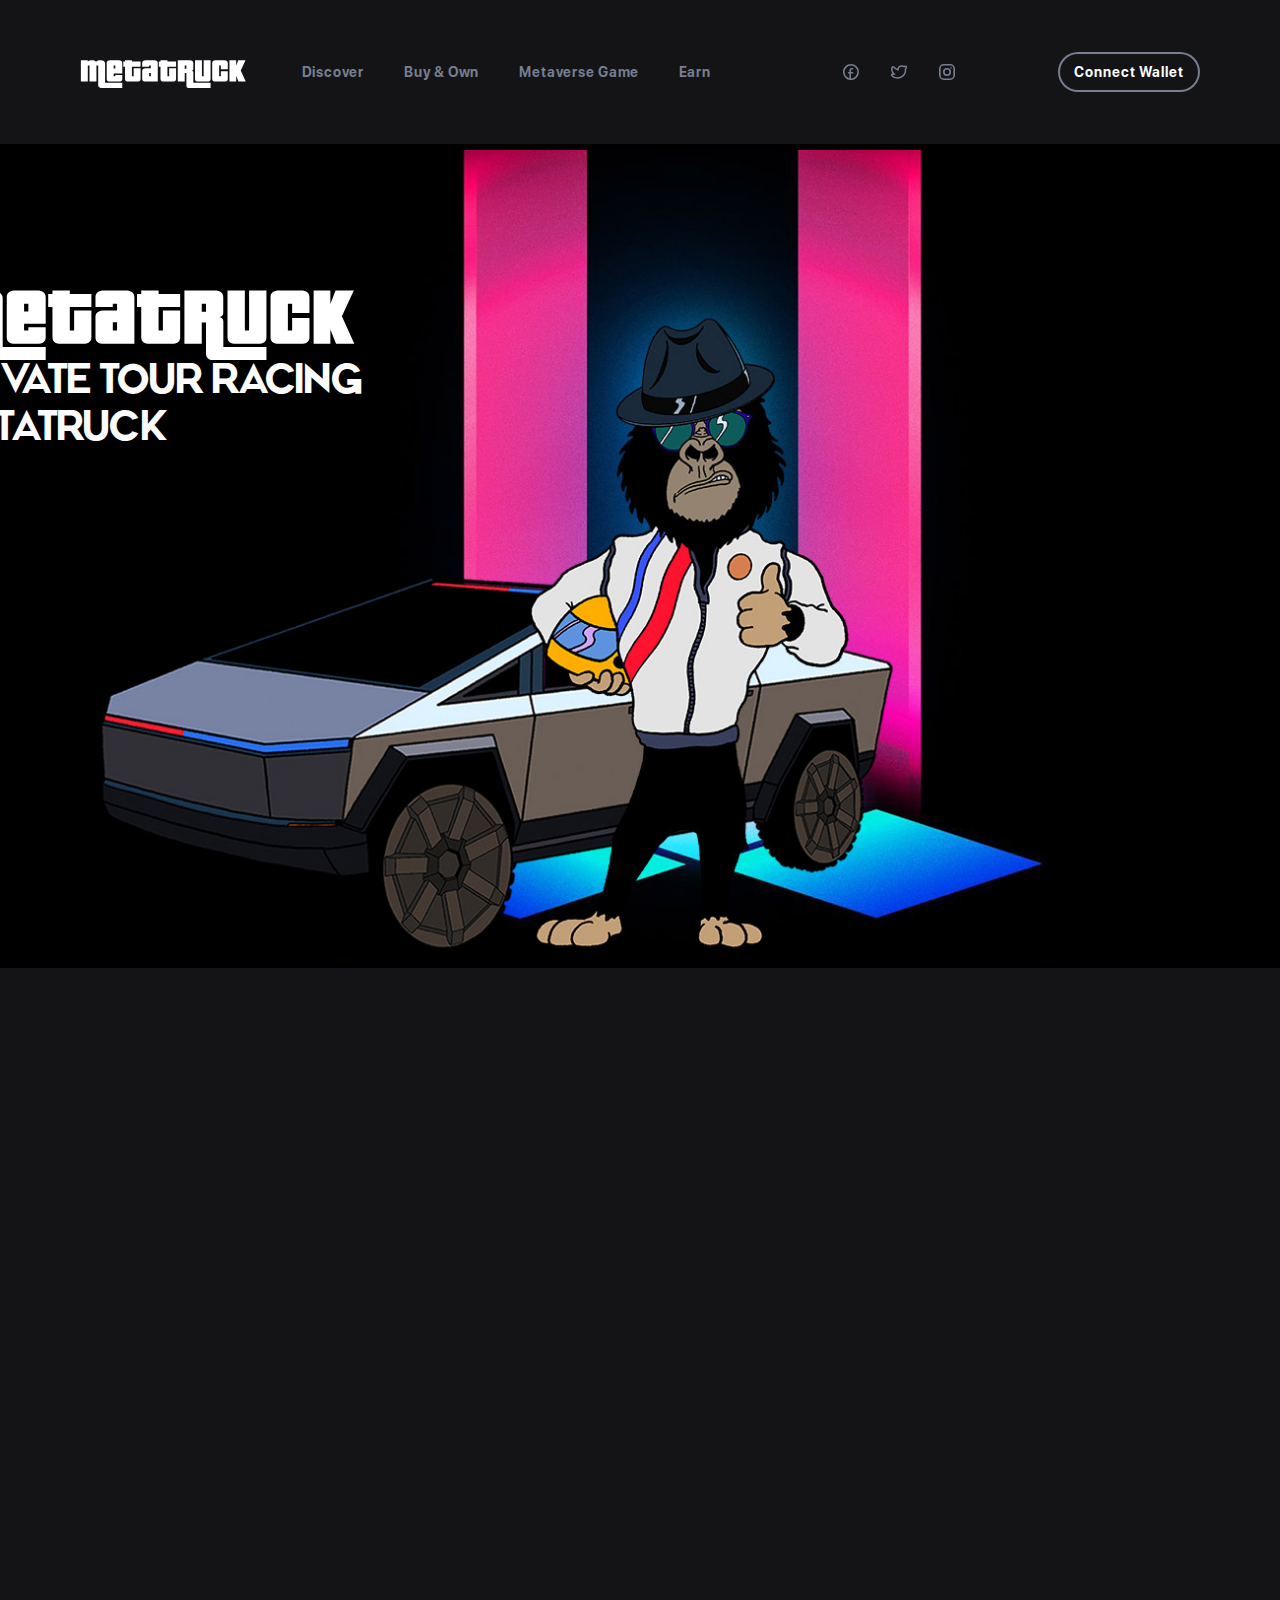
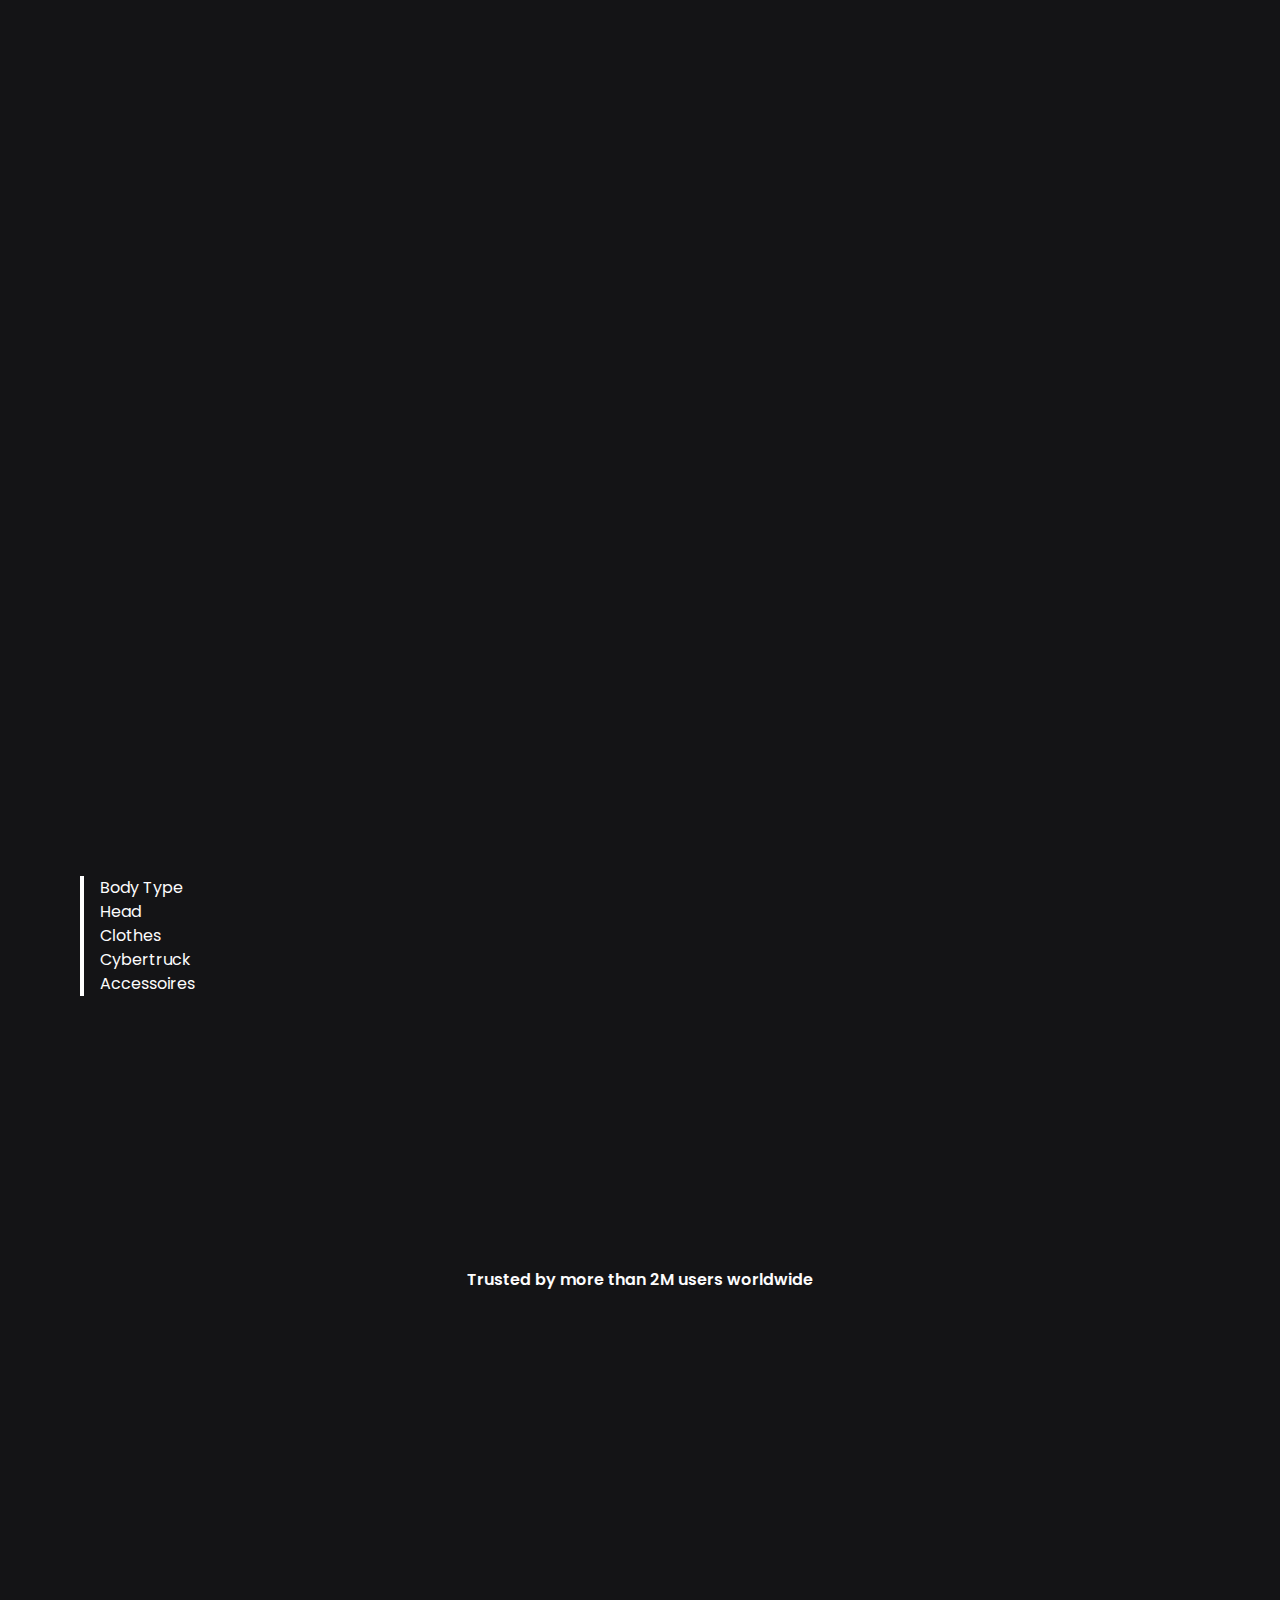
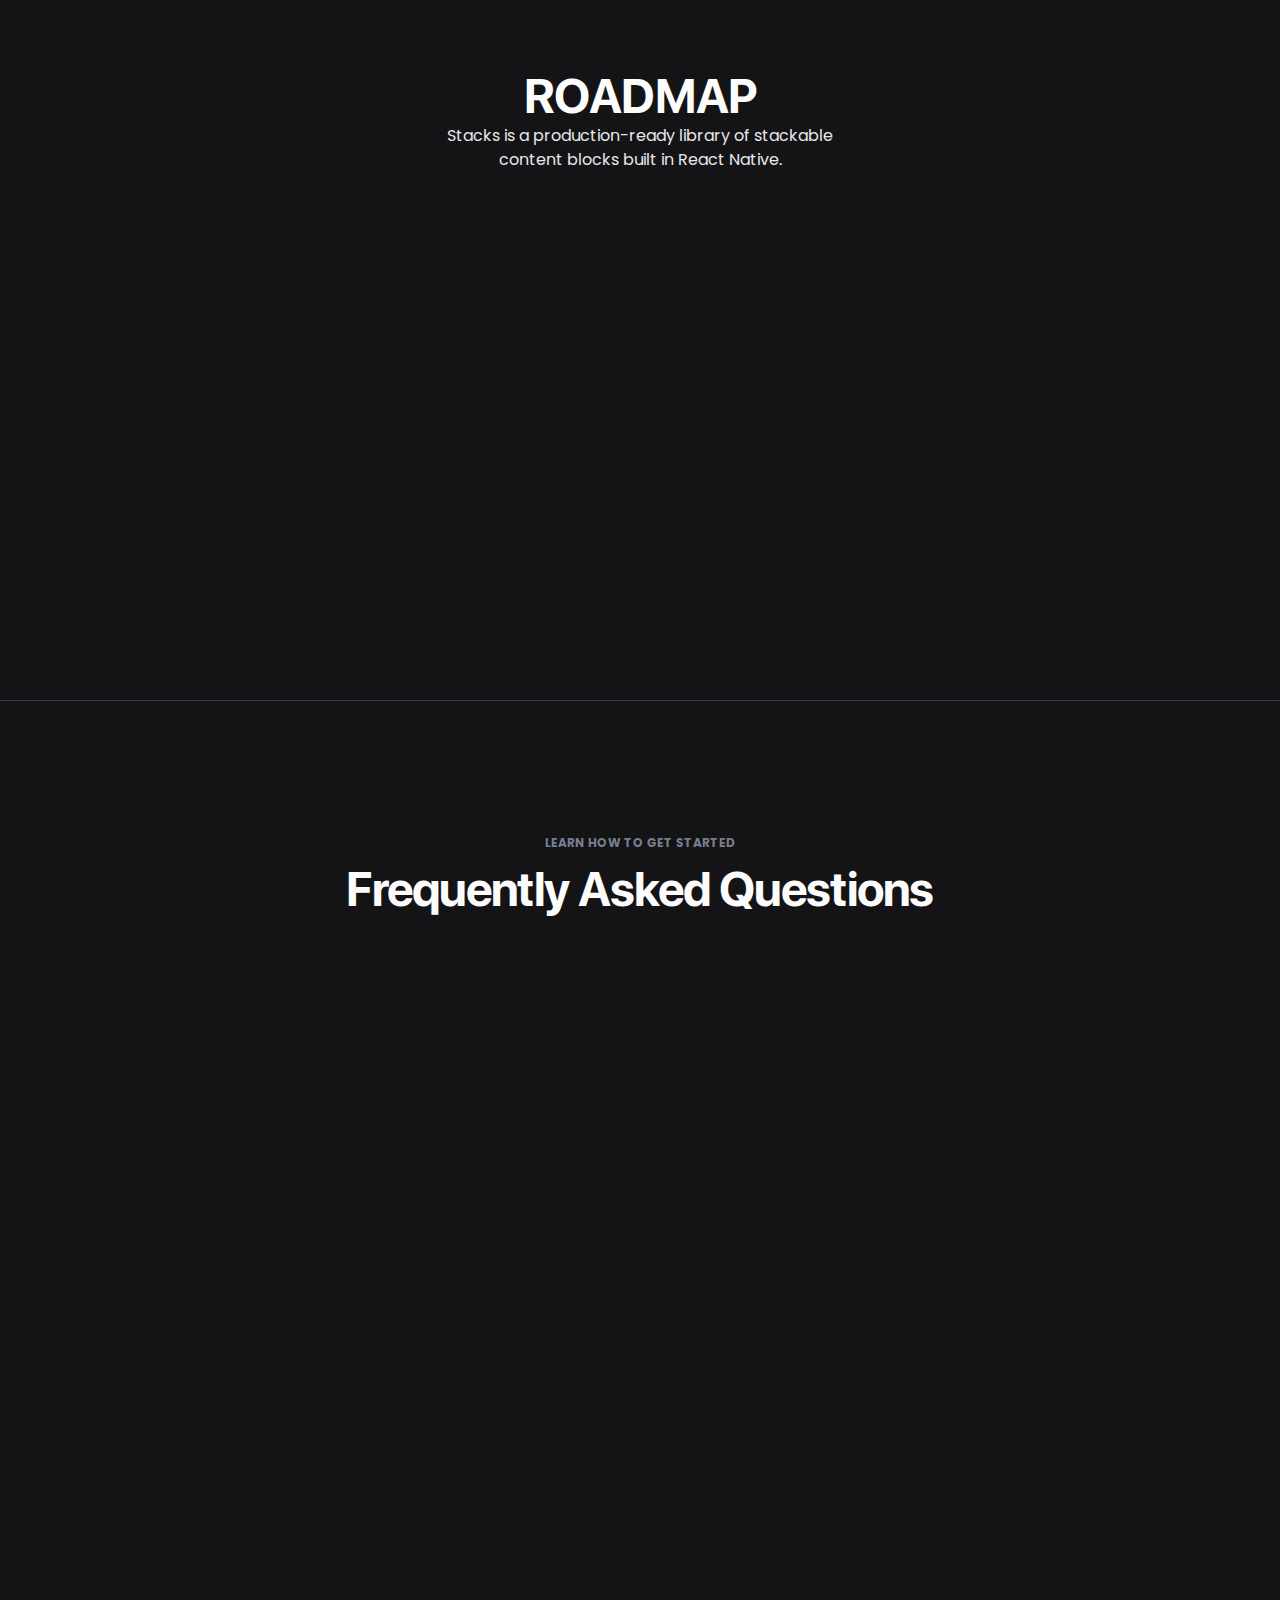
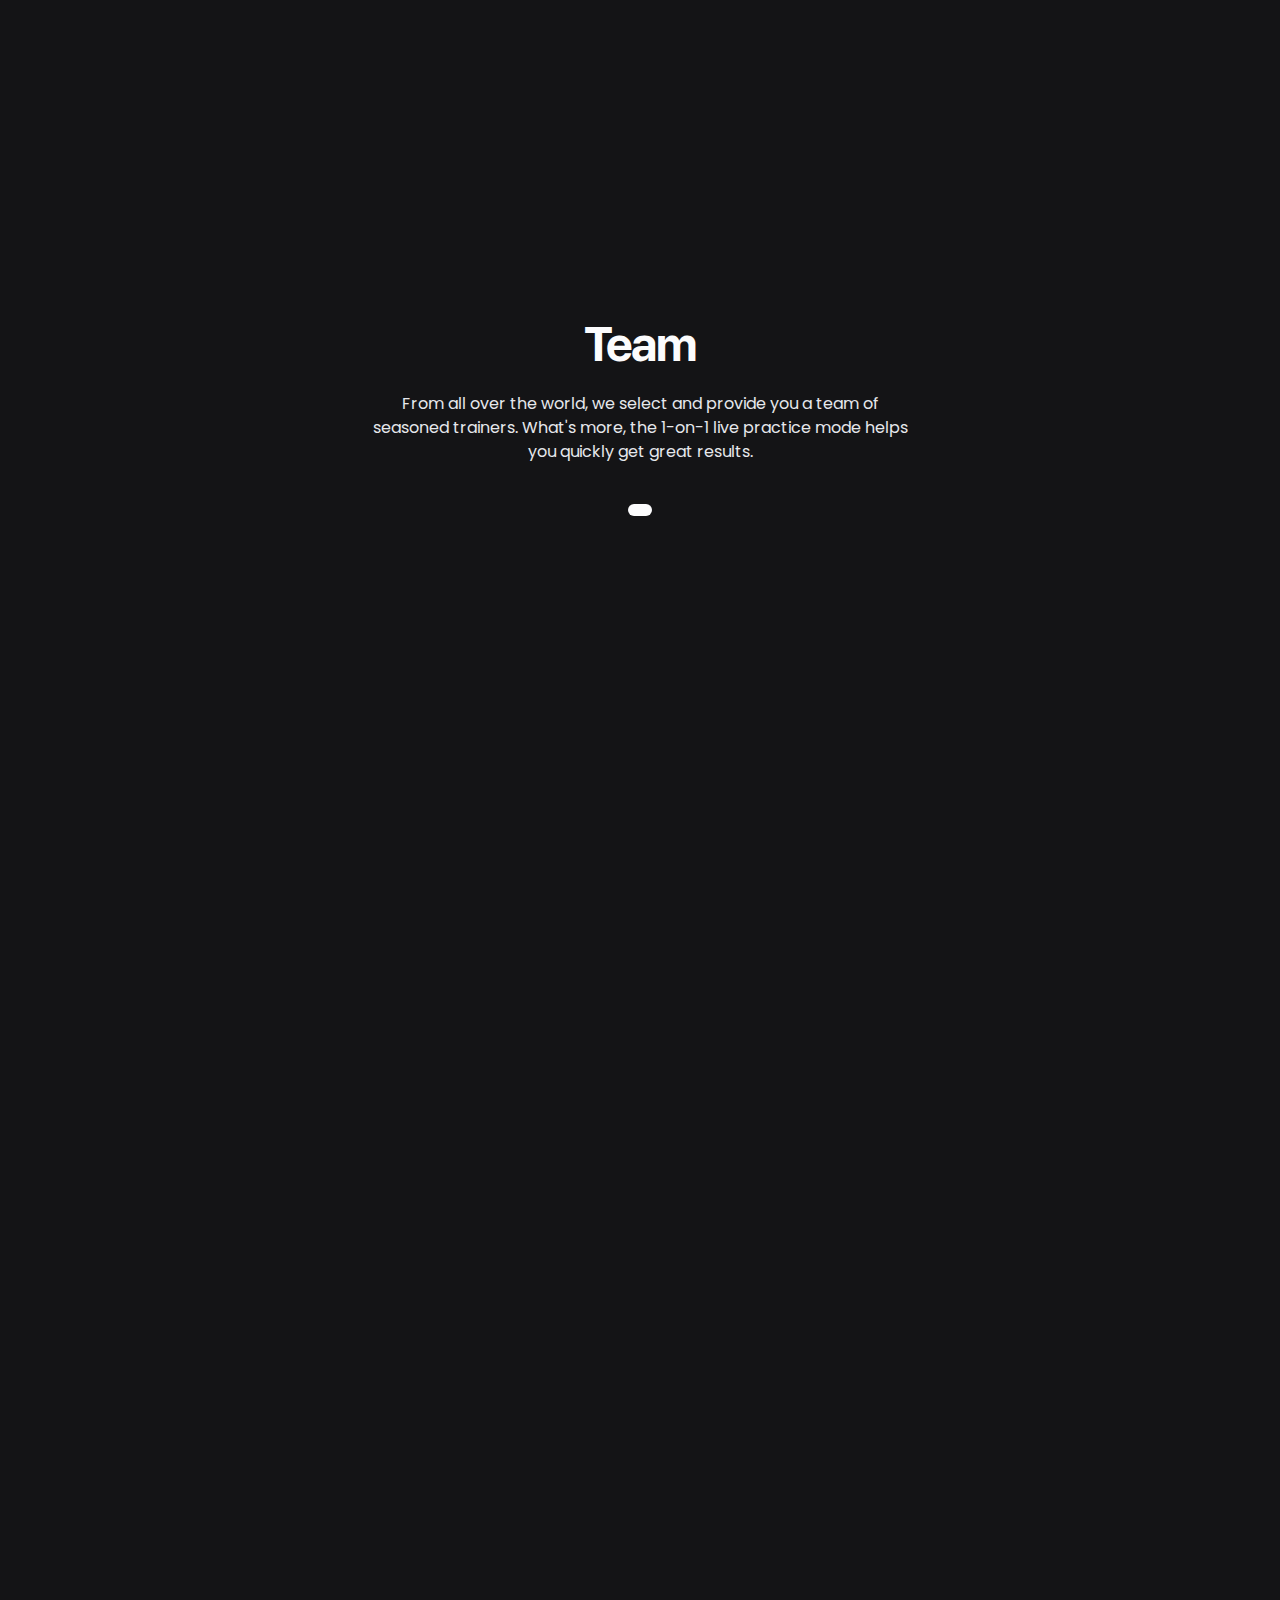
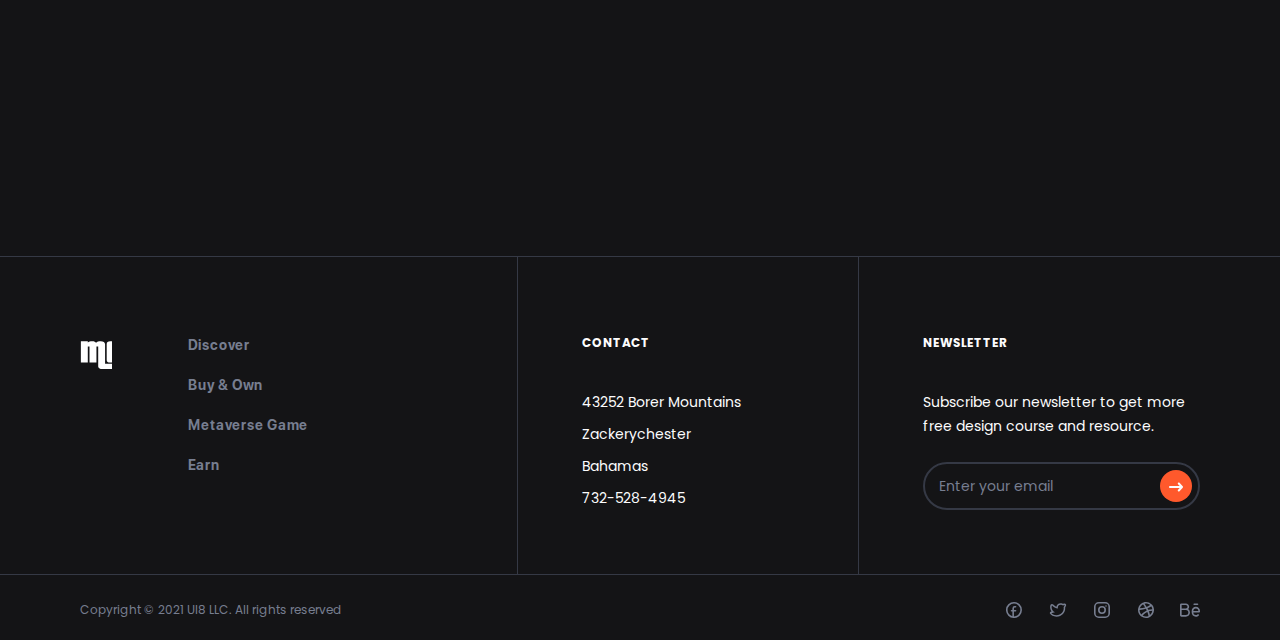
==== commit 12ef183f: "[Collection] add NFT assets" ====
--- a/index.html
+++ b/index.html
@@ -114,41 +114,59 @@
         <div class="collection__center center">
           <div class="colletion__items">
             <div class="collection__item" data-aos="fade-right" data-aos-delay="150">
-              <img class="collection__image" />
+              <img class="collection__image" src="img/collection/nft1.jpg" />
             </div>
             <div class="collection__item" data-aos="fade-right">
-              <img class="collection__image" />
+              <img class="collection__image" src="img/collection/nft2.jpg" />
             </div>
             <div class="collection__item" data-aos="fade-left">
-              <img class="collection__image" />
+              <img class="collection__image" src="img/collection/nft3.jpg" />
             </div>
             <div class="collection__item" data-aos="fade-left" data-aos-delay="150">
-              <img class="collection__image" />
+              <img class="collection__image" src="img/collection/nft4.jpg" />
             </div>
             <div class="collection__item" data-aos="fade-right" data-aos-delay="150">
-              <img class="collection__image" />
+              <img class="collection__image" src="img/collection/nft5.jpg" />
             </div>
             <div class="collection__item" data-aos="fade-right">
-              <img class="collection__image" />
+              <img class="collection__image" src="img/collection/nft6.jpg" />
             </div>
             <div class="collection__item" data-aos="fade-left">
-              <img class="collection__image" />
+              <img class="collection__image" src="img/collection/nft7.jpg" />
             </div>
             <div class="collection__item" data-aos="fade-left" data-aos-delay="150">
-              <img class="collection__image" />
+              <img class="collection__image" src="img/collection/nft8.jpg" />
             </div>
             <div class="collection__item" data-aos="fade-right" data-aos-delay="150">
-              <img class="collection__image" />
+              <img class="collection__image" src="img/collection/nft9.jpg" />
             </div>
             <div class="collection__item" data-aos="fade-right">
-              <img class="collection__image" />
+              <img class="collection__image" src="img/collection/nft10.jpg" />
             </div>
             <div class="collection__item" data-aos="fade-left">
-              <img class="collection__image" />
+              <img class="collection__image" src="img/collection/nft11.jpg" />
             </div>
             <div class="collection__item" data-aos="fade-left" data-aos-delay="150">
-              <img class="collection__image" />
-            </div>
+              <img class="collection__image" src="img/collection/nft12.jpg" />
+            </div>
+          </div>
+        </div>
+      </div>
+      <div class="section pilote">
+        <h2 class="main__title" data-aos="animation-translate-up">HOW RARE IS<br> YOUR PILOT ?</h2>
+        <div class="pilote__center center">
+          <div class="pilote__nav slider__nav">
+            <div class="sider__line"></div>
+            <ul>
+              <li>Body Type</li>
+              <li>Head</li>
+              <li>Clothes</li>
+              <li>Cybertruck</li>
+              <li>Accessoires</li>
+            </ul>
+          </div>
+          <div class="pilote__slider">
+
           </div>
         </div>
       </div>
--- a/css/index.css
+++ b/css/index.css
@@ -50,4 +50,22 @@
     width: calc(100% - 16px);
     object-fit: cover;
     background: #fff;
+}
+
+.slider__nav {
+    position: relative;
+    padding-left: 20px;
+}
+
+.slider__nav li {
+    cursor: pointer;
+}
+
+.sider__line {
+    position: absolute;
+    top: 0;
+    left: 0;
+    background: #fff;
+    width: 4px;
+    height: 100%;
 }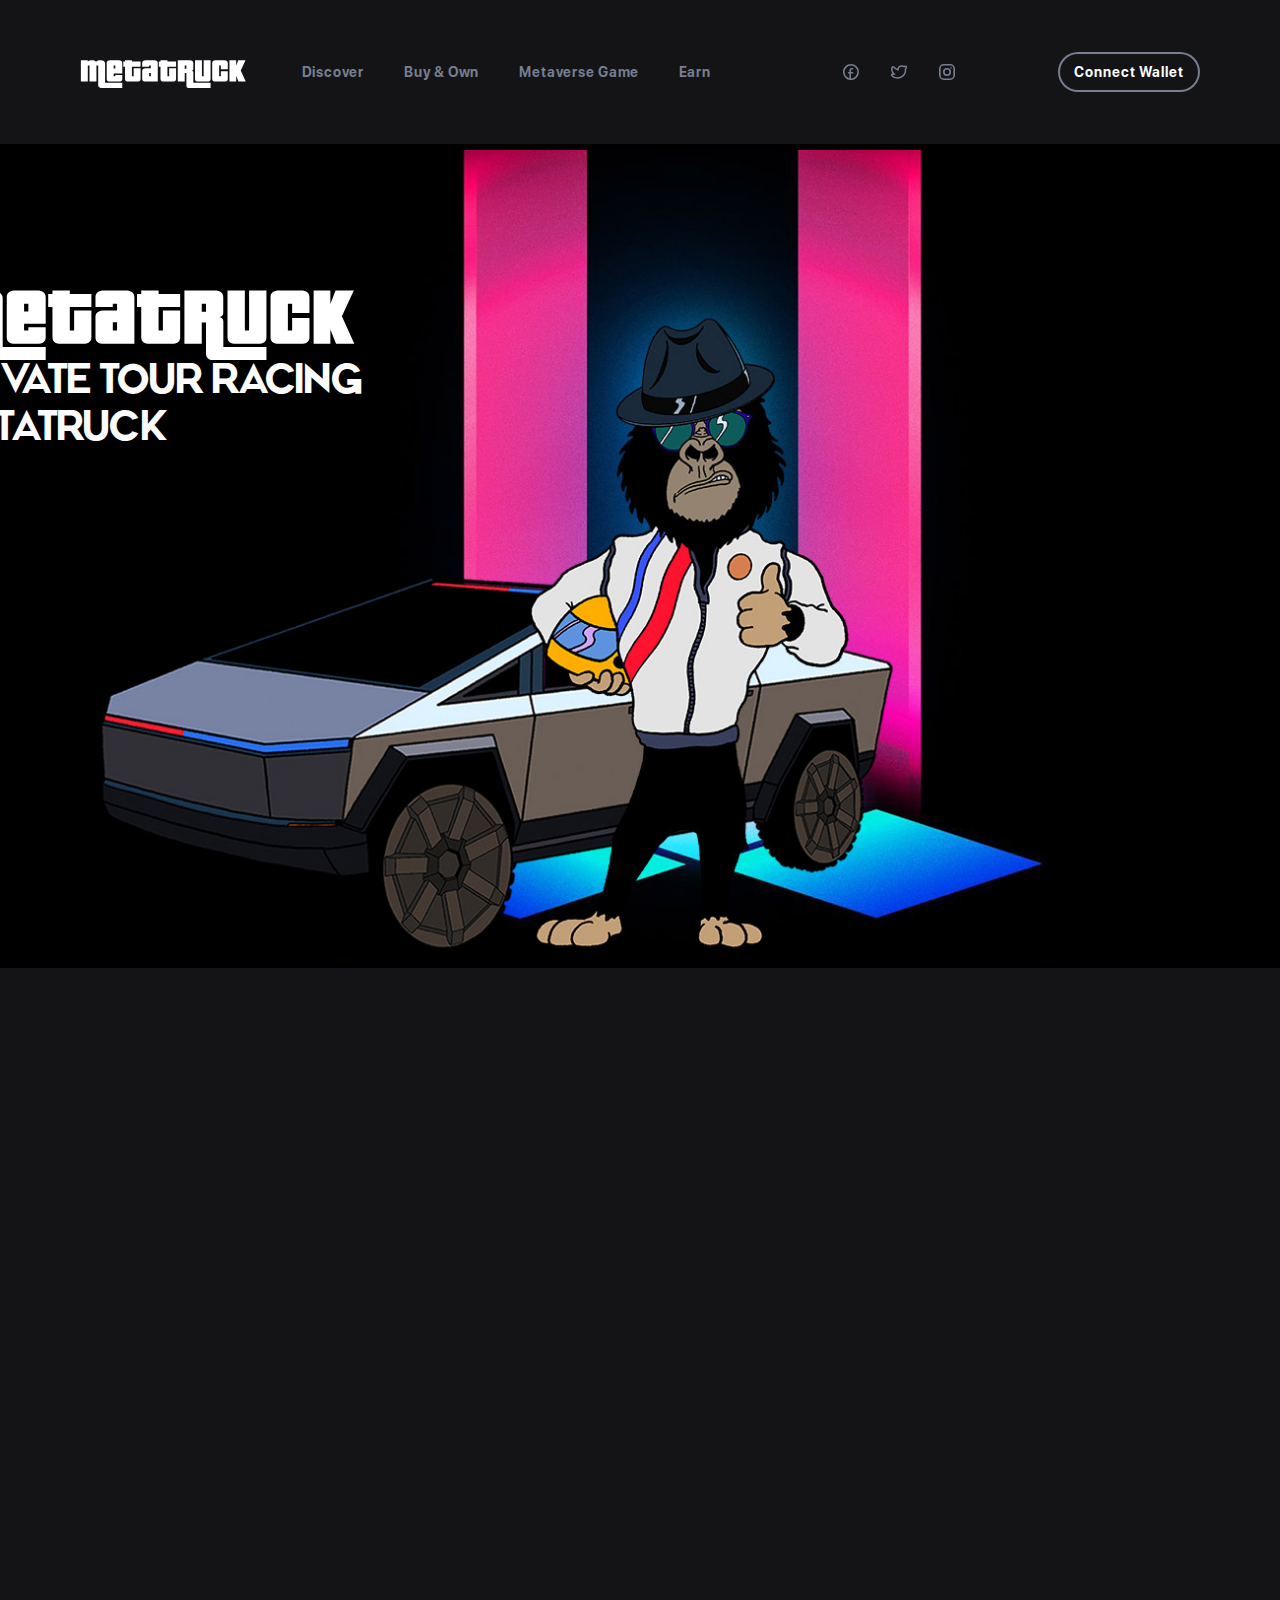
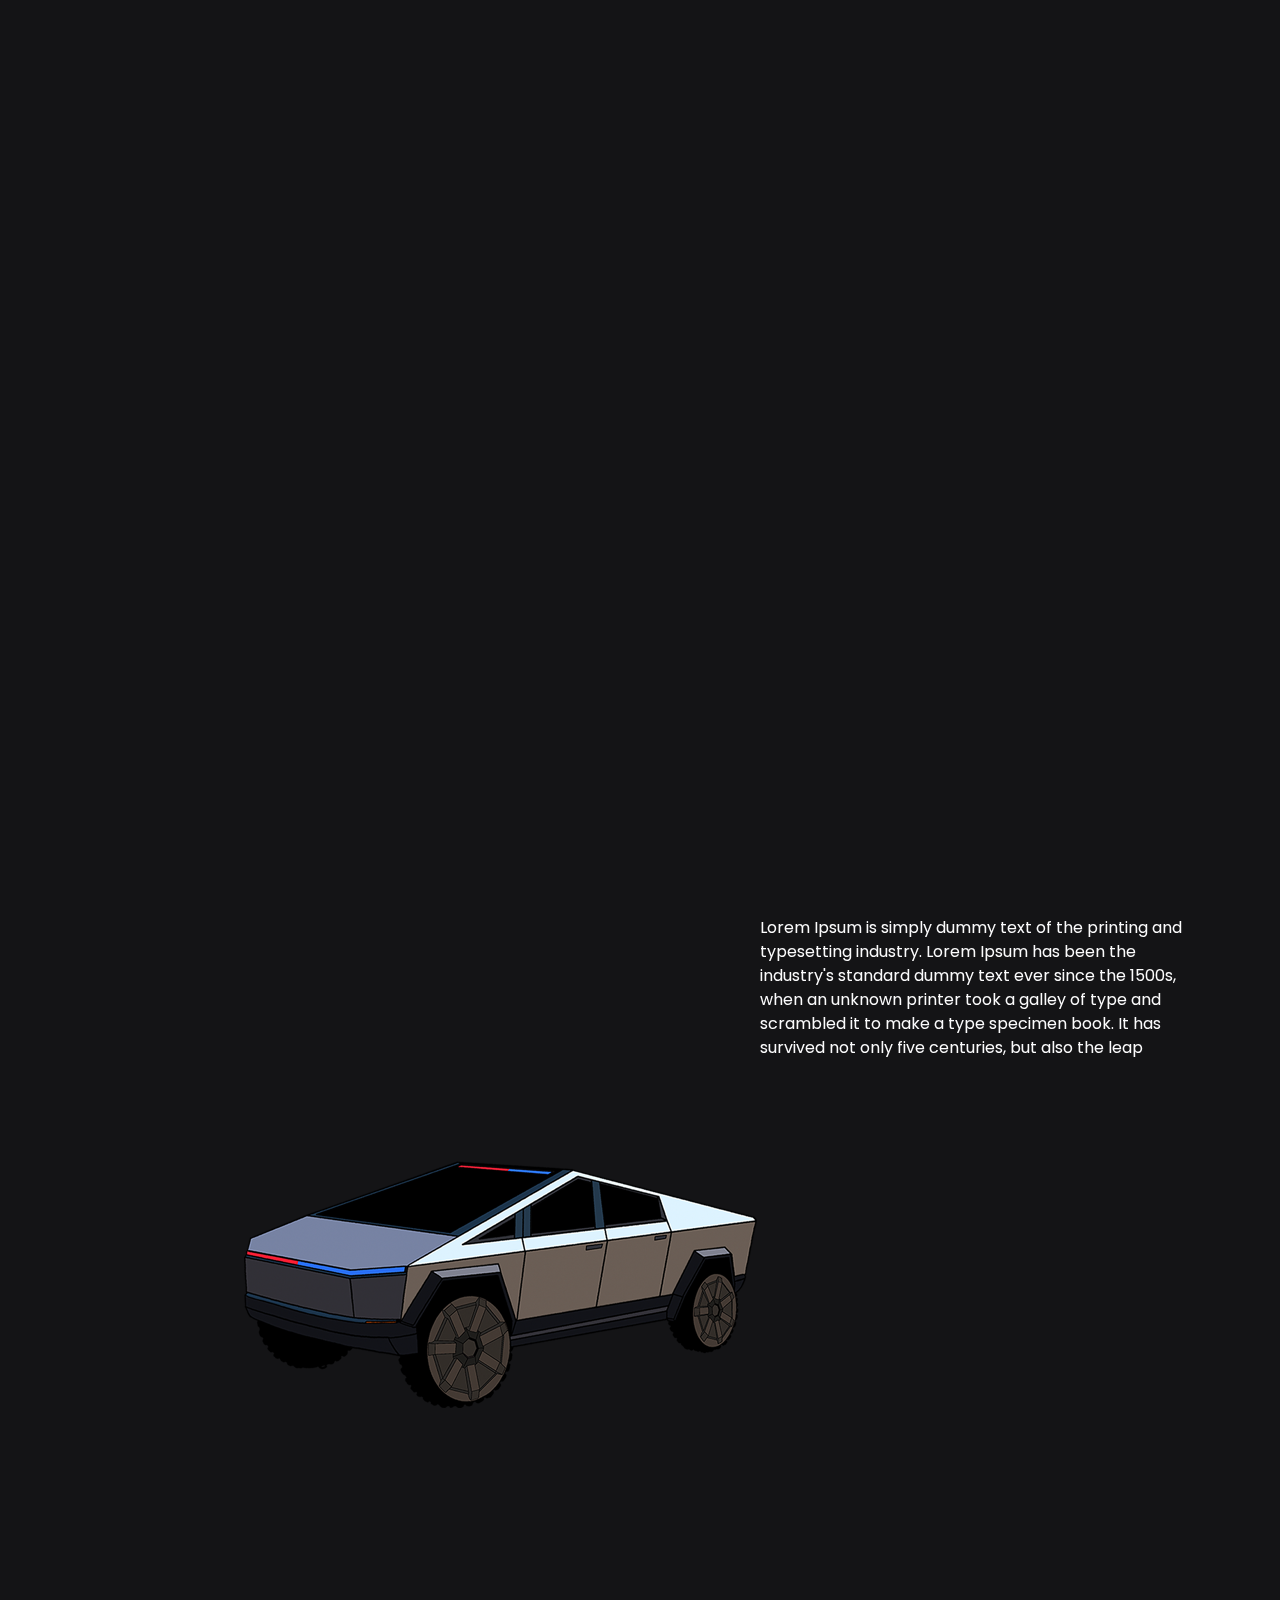
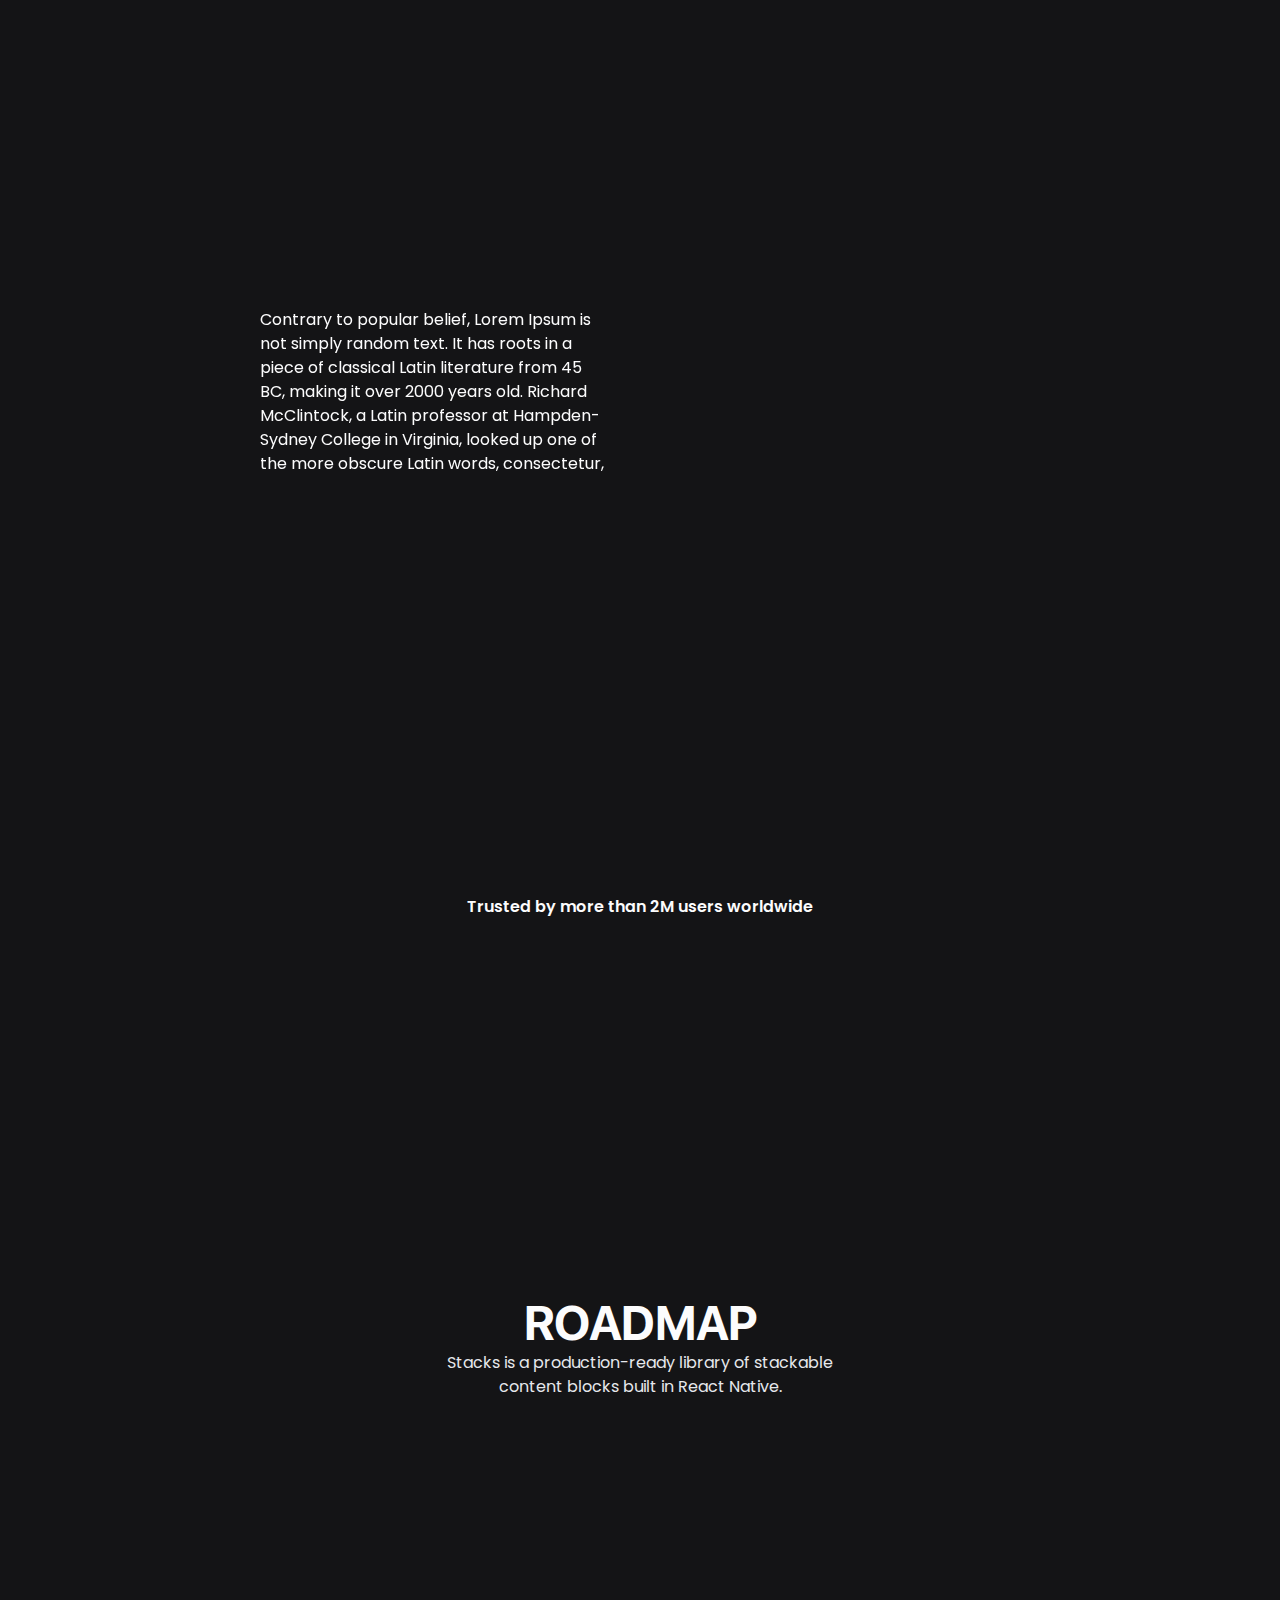
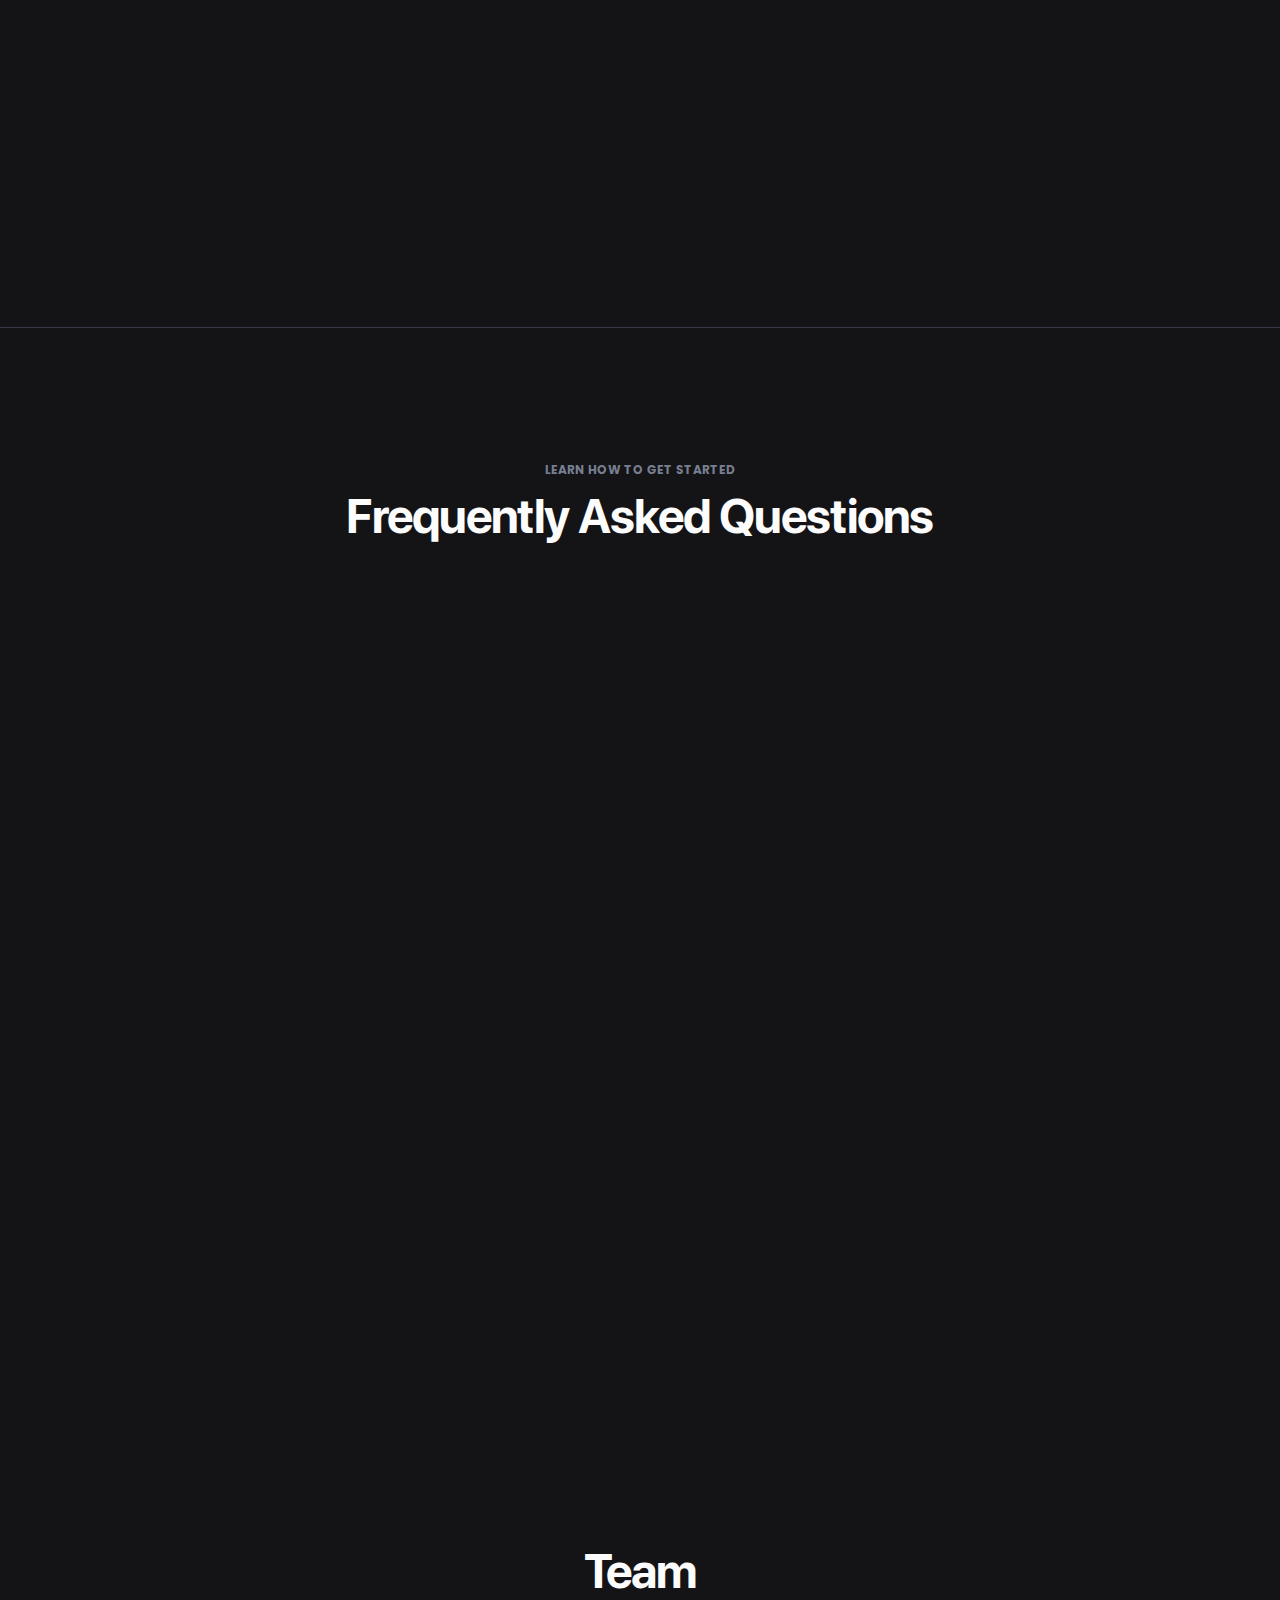
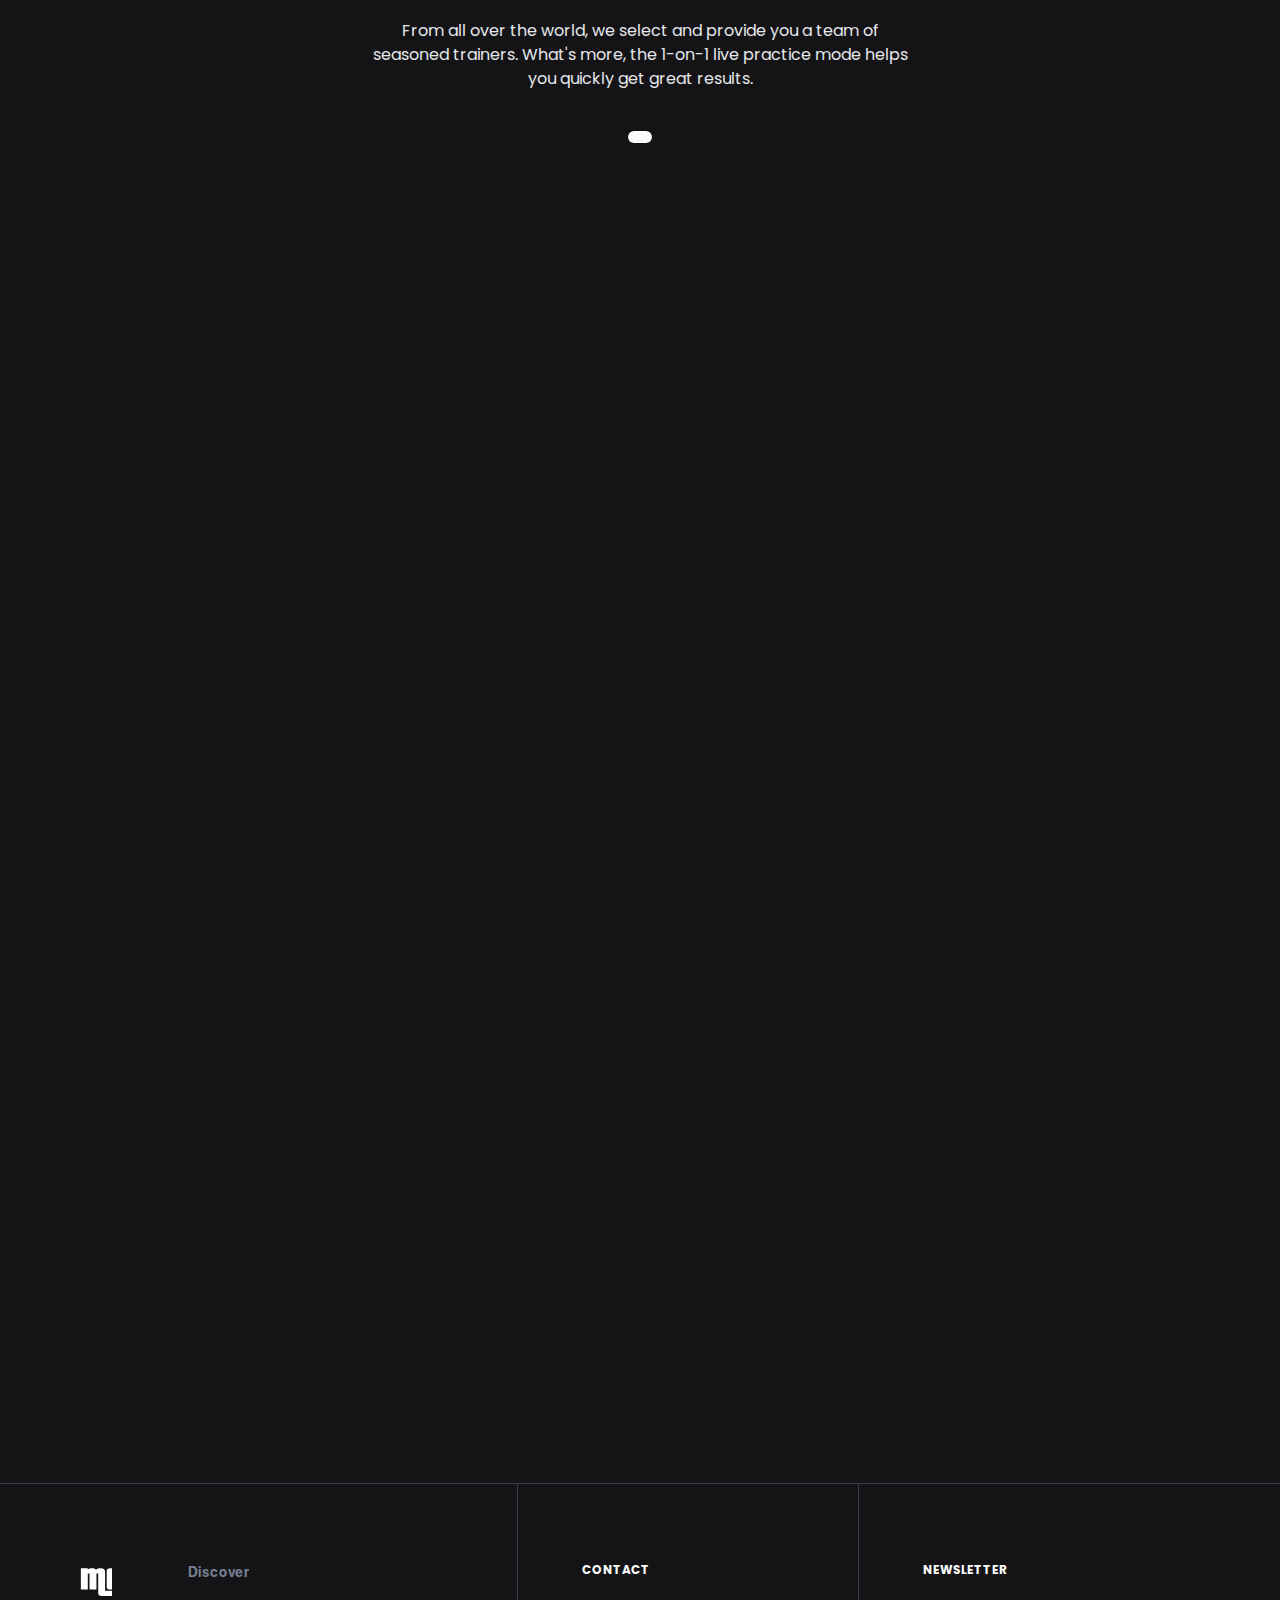
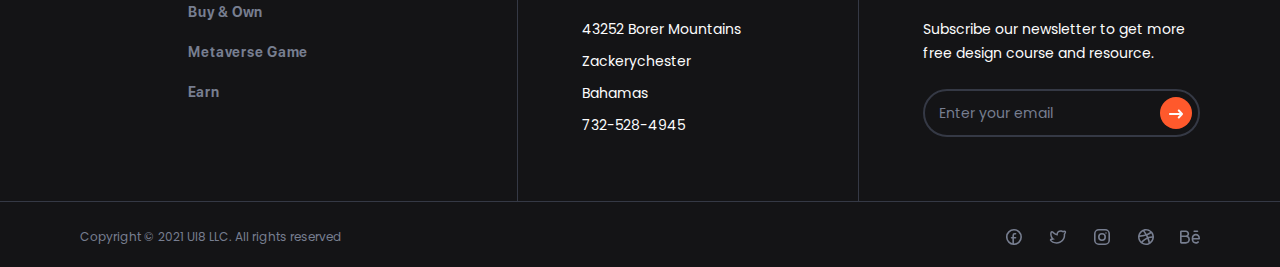
==== commit c75bae58: "[HP] init slick slider" ====
--- a/index.html
+++ b/index.html
@@ -49,9 +49,6 @@
 <body>
   <script>
     document.body.classList.add("dark");
-    document.addEventListener("DOMContentLoaded", function () {
-      document.querySelector('.js-theme input').checked = true;
-    });
   </script>
   <!-- outer-->
   <div class="outer">
@@ -153,20 +150,58 @@
         </div>
       </div>
       <div class="section pilote">
-        <h2 class="main__title" data-aos="animation-translate-up">HOW RARE IS<br> YOUR PILOT ?</h2>
+        <h2 class="main__title pilote__title center" data-aos="animation-translate-up">HOW RARE IS<br> YOUR PILOT ?</h2>
         <div class="pilote__center center">
           <div class="pilote__nav slider__nav">
-            <div class="sider__line"></div>
+            <div class="sider__line" data-aos="animation-opacity"></div>
             <ul>
-              <li>Body Type</li>
-              <li>Head</li>
-              <li>Clothes</li>
-              <li>Cybertruck</li>
-              <li>Accessoires</li>
+              <li class="slider__dot" data-aos="animation-opacity">Body Type</li>
+              <li class="slider__dot" data-aos="animation-opacity">Head</li>
+              <li class="slider__dot" data-aos="animation-opacity">Clothes</li>
+              <li class="slider__dot" data-aos="animation-opacity">Cybertruck</li>
+              <li class="slider__dot" data-aos="animation-opacity">Accessoires</li>
             </ul>
           </div>
-          <div class="pilote__slider">
-
+          <div class="pilote__slider slider__items">
+            <div class="slider__item">
+              <img src="img/rare/rare_cybertruck.png" />
+              <p>
+                Lorem Ipsum is simply dummy text of the printing and typesetting industry. 
+                Lorem Ipsum has been the industry's standard dummy text ever since the 1500s, when an unknown printer took a galley of 
+                type and scrambled it to make a type specimen book. It has survived not only five centuries, but also the leap
+              </p>
+            </div>
+            <div class="slider__item">
+              <img src="img/rare/rare_pilot.png" />
+              <p>
+                It is a long established fact that a reader will be distracted by the readable content of a page when 
+                looking at its layout. The point of using Lorem Ipsum is that it has a more-or-less normal distribution of letters, as opposed to using 'Content here, content here', making it look like readable Eng
+              </p>
+            </div>
+          </div>
+        </div>
+      </div>
+      <div class="section game">
+        <h2 class="main__title game__title center" data-aos="animation-translate-up">GAME PLAY<br> TO EARN</h2>
+        <div class="game__center center">
+          <div class="game__nav slider__nav">
+            <div class="sider__line" data-aos="animation-opacity"></div>
+            <ul>
+              <li class="slider__dot" data-aos="animation-opacity">Acces</li>
+              <li class="slider__dot" data-aos="animation-opacity">Personnalize</li>
+              <li class="slider__dot" data-aos="animation-opacity">GamePlay</li>
+              <li class="slider__dot" data-aos="animation-opacity">Token</li>
+              <li class="slider__dot" data-aos="animation-opacity">Money</li>
+            </ul>
+          </div>
+          <div class="game__slider slider__items">
+            <div class="slider__item">
+              <p class="slider__content">Contrary to popular belief, Lorem Ipsum is not simply random text. It has roots in a piece of classical Latin literature from 45 BC, making it over 2000 years old. Richard McClintock, a Latin professor at Hampden-Sydney College in Virginia, looked up one of the more obscure Latin words, consectetur,</p>
+              <iframe width="560" height="315" src="https://www.youtube.com/embed/12RynW9XLw8" title="YouTube video player" frameborder="0" allow="accelerometer; autoplay; clipboard-write; encrypted-media; gyroscope; picture-in-picture" allowfullscreen></iframe>
+            </div>
+            <div class="slider__item">
+              <p class="slider__content">There are many variations of passages of Lorem Ipsum available, but the majority have suffered alteration in some form, by injected humour, or randomised words which don't look even slightly believable. If you are going to use a passage of Lorem Ipsum, you need to be sure there isn't anything embarrassing hidden in the middle of text. All the Lorem Ipsum generators on the Internet tend to repeat predefined chunks </p>
+            </div>
           </div>
         </div>
       </div>
@@ -701,6 +736,7 @@
     <script src="js/lib/jquery.magnific-popup.min.js"></script>
     <script src="js/lib/aos.js"></script>
     <script src="js/app.js"></script>
+    <script src="js/index.js"></script>
     <!-- svg sprite-->
     <div style="display: none"><svg width="0" height="0">
         <symbol xmlns="http://www.w3.org/2000/svg" viewBox="0 0 16 16" id="icon-arrow-right">
--- a/css/index.css
+++ b/css/index.css
@@ -52,20 +52,88 @@
     background: #fff;
 }
 
+.pilote__center,
+.game__center {
+    display: flex;
+}
+
+.pilote__title,
+.game__title {
+    text-align: left;
+    margin-bottom: 80px;
+}
+
 .slider__nav {
     position: relative;
-    padding-left: 20px;
+    flex: 0 0 160px;
 }
 
 .slider__nav li {
+    position: absolute;
+    left: 20px;
     cursor: pointer;
+}
+
+.slider__nav li:first-child {
+    top: 0;
+}
+
+.slider__nav li:nth-child(2) {
+    top: 25%;
+}
+
+.slider__nav li:nth-child(3) {
+    top: 50%;
+}
+
+.slider__nav li:nth-child(4) {
+    top: 75%;
+}
+
+.slider__nav li:last-child {
+    top: 100%;
+}
+
+.slider__dot {
+    position: relative;
+}
+
+.slider__dot::before {
+    content: "";
+    position: absolute;
+    left: -28px;
+    top: 2px;
+    width: 20px;
+    height: 20px;
+    border-radius: 10px;
+    background: #141416;
+    border: 4px solid #fff ;
 }
 
 .sider__line {
     position: absolute;
-    top: 0;
+    top: -30px;
     left: 0;
     background: #fff;
     width: 4px;
+    height: calc(100% + 85px);
+}
+
+.slider__items {
+    width: calc(100% - 160px);
+}
+
+.slider__item {
+    display: flex !important;
+}
+
+.slider__item img {
+    object-fit: contain;
+    width: 100%;
     height: 100%;
+}
+
+.slider__content {
+    width: 40%;
+    padding: 0 20px;
 }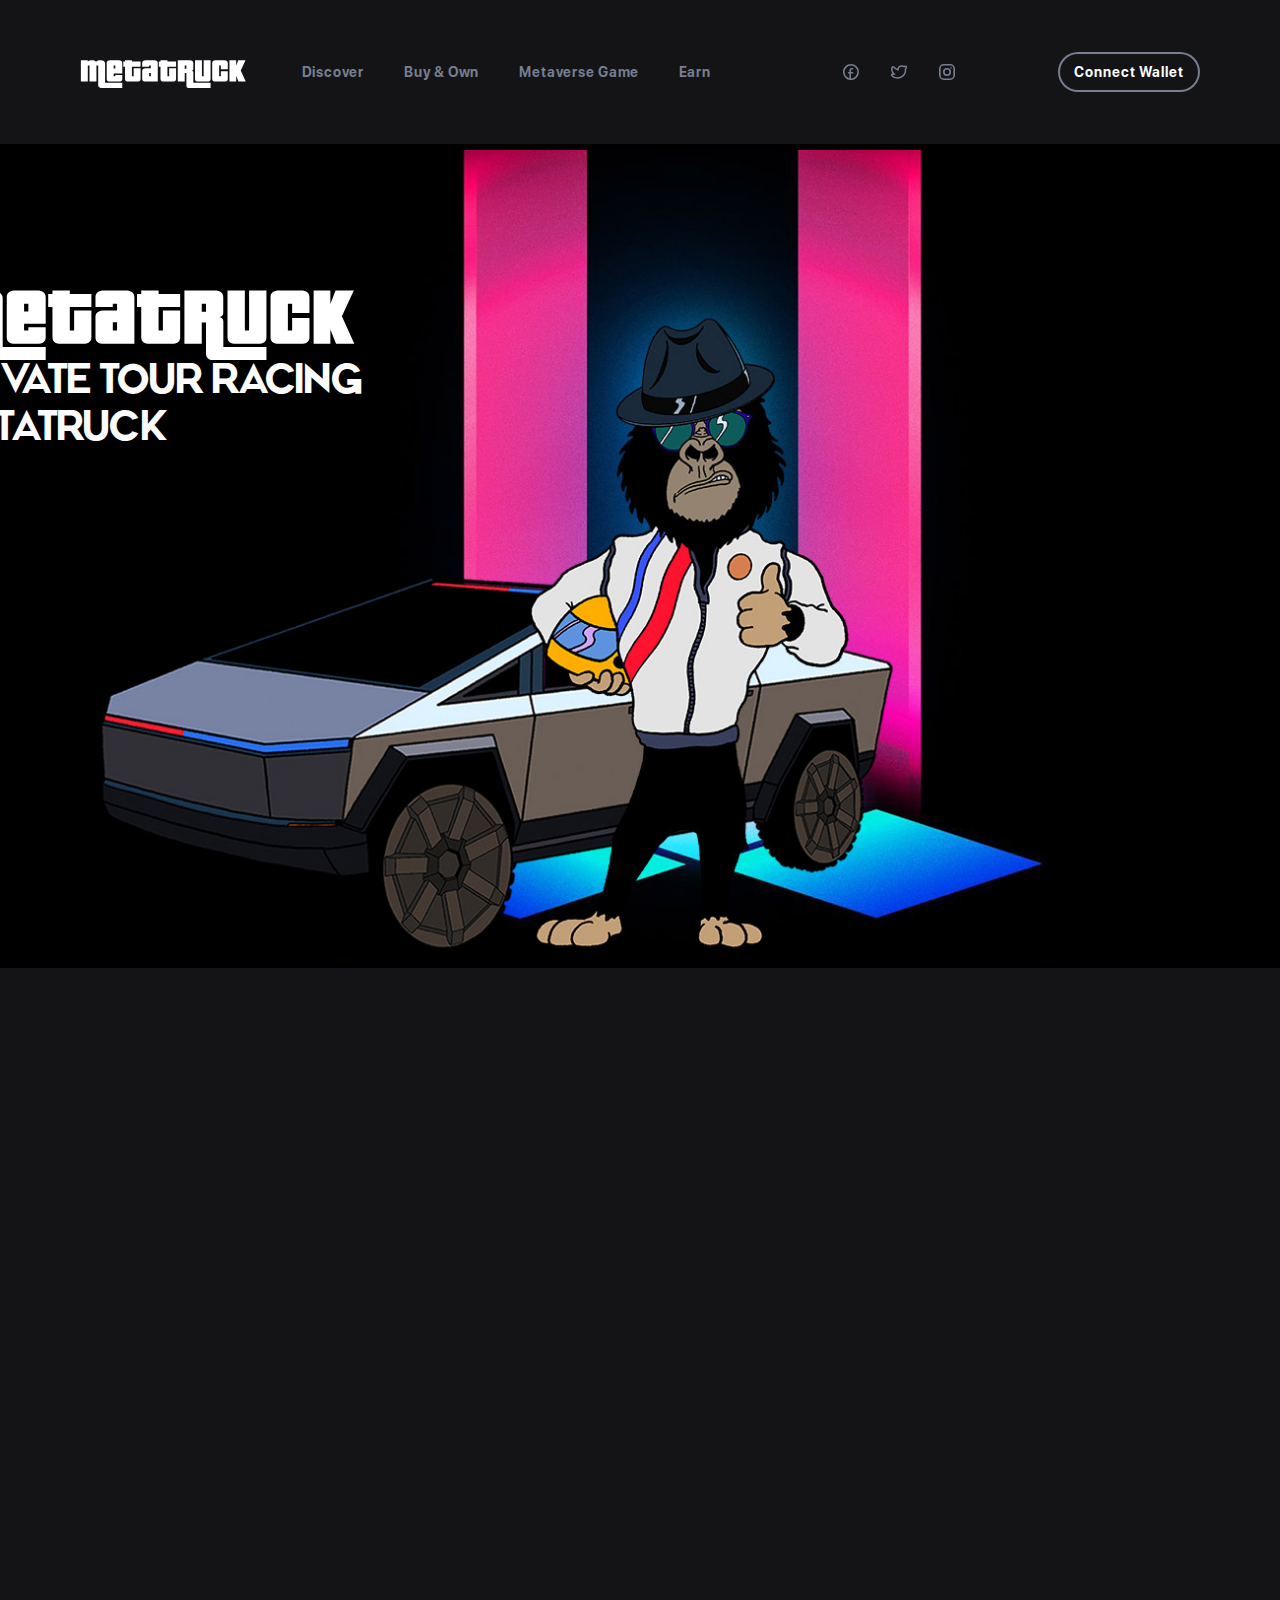
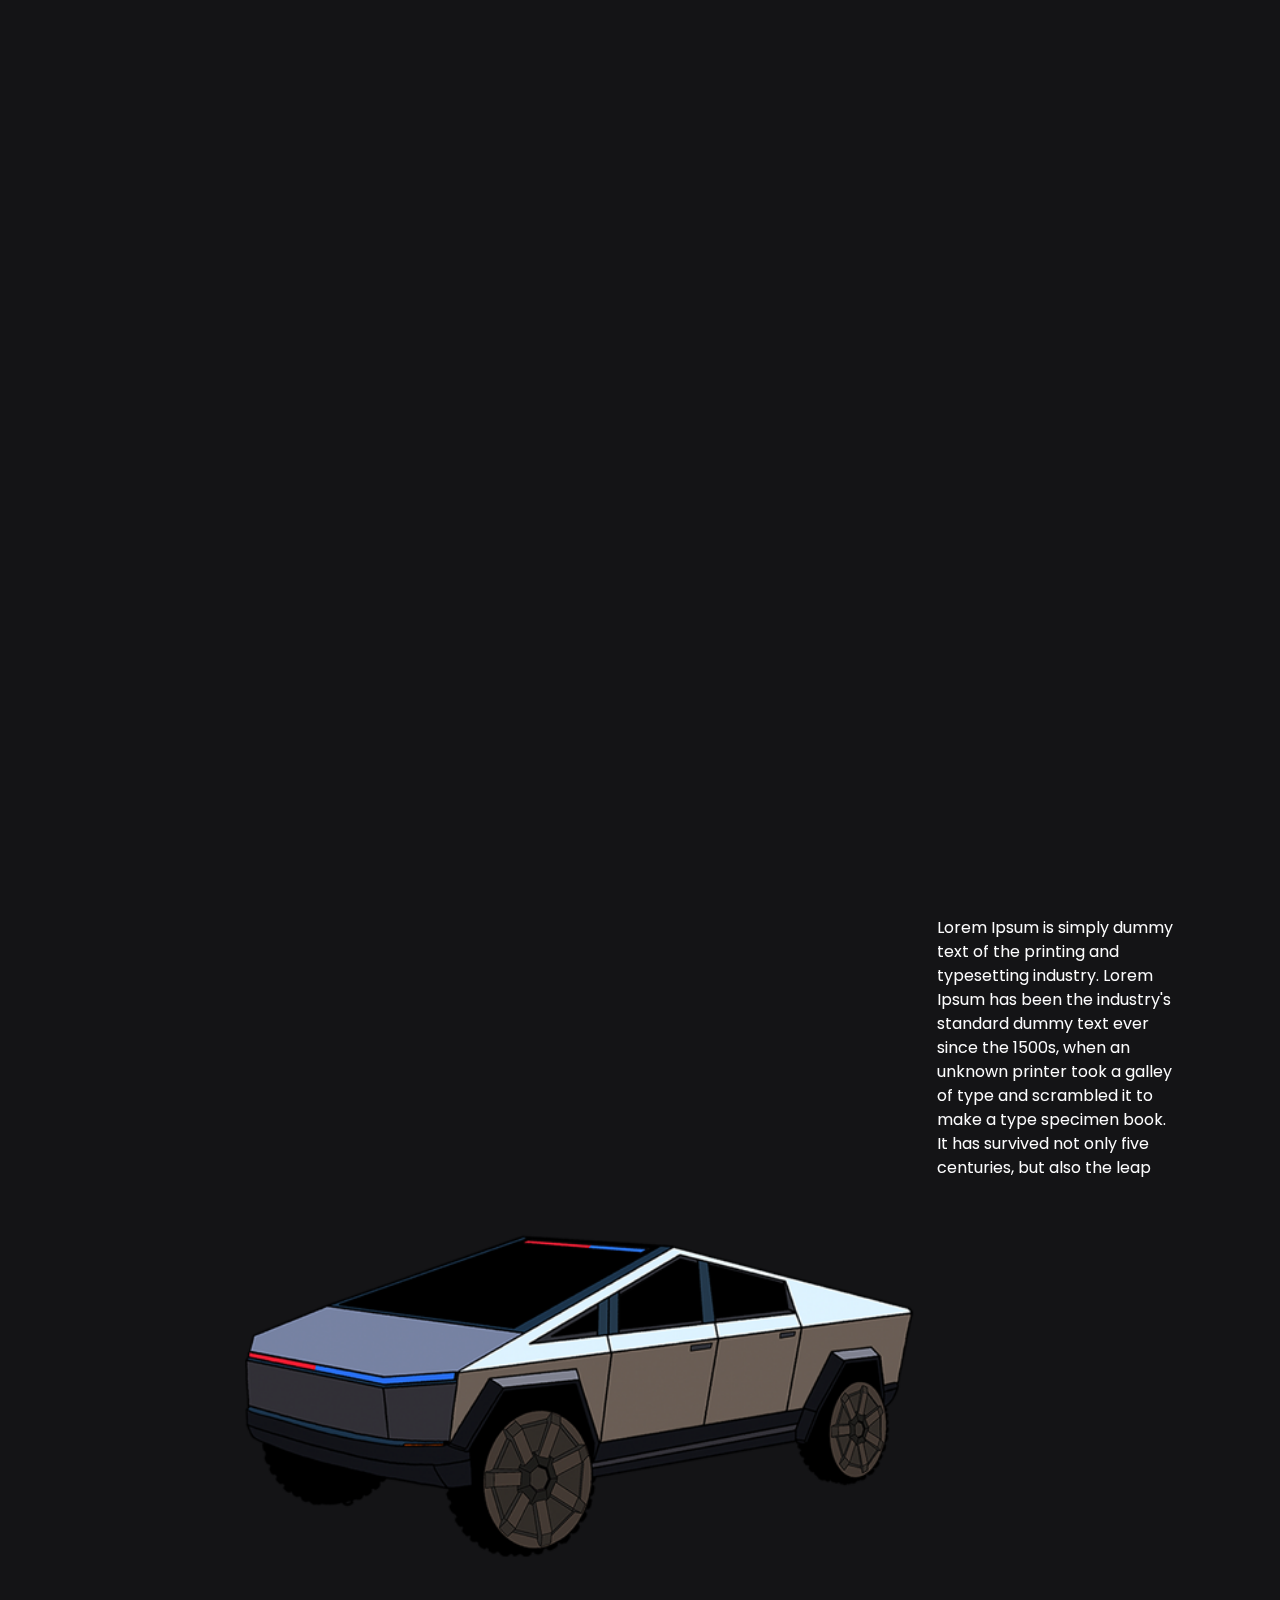
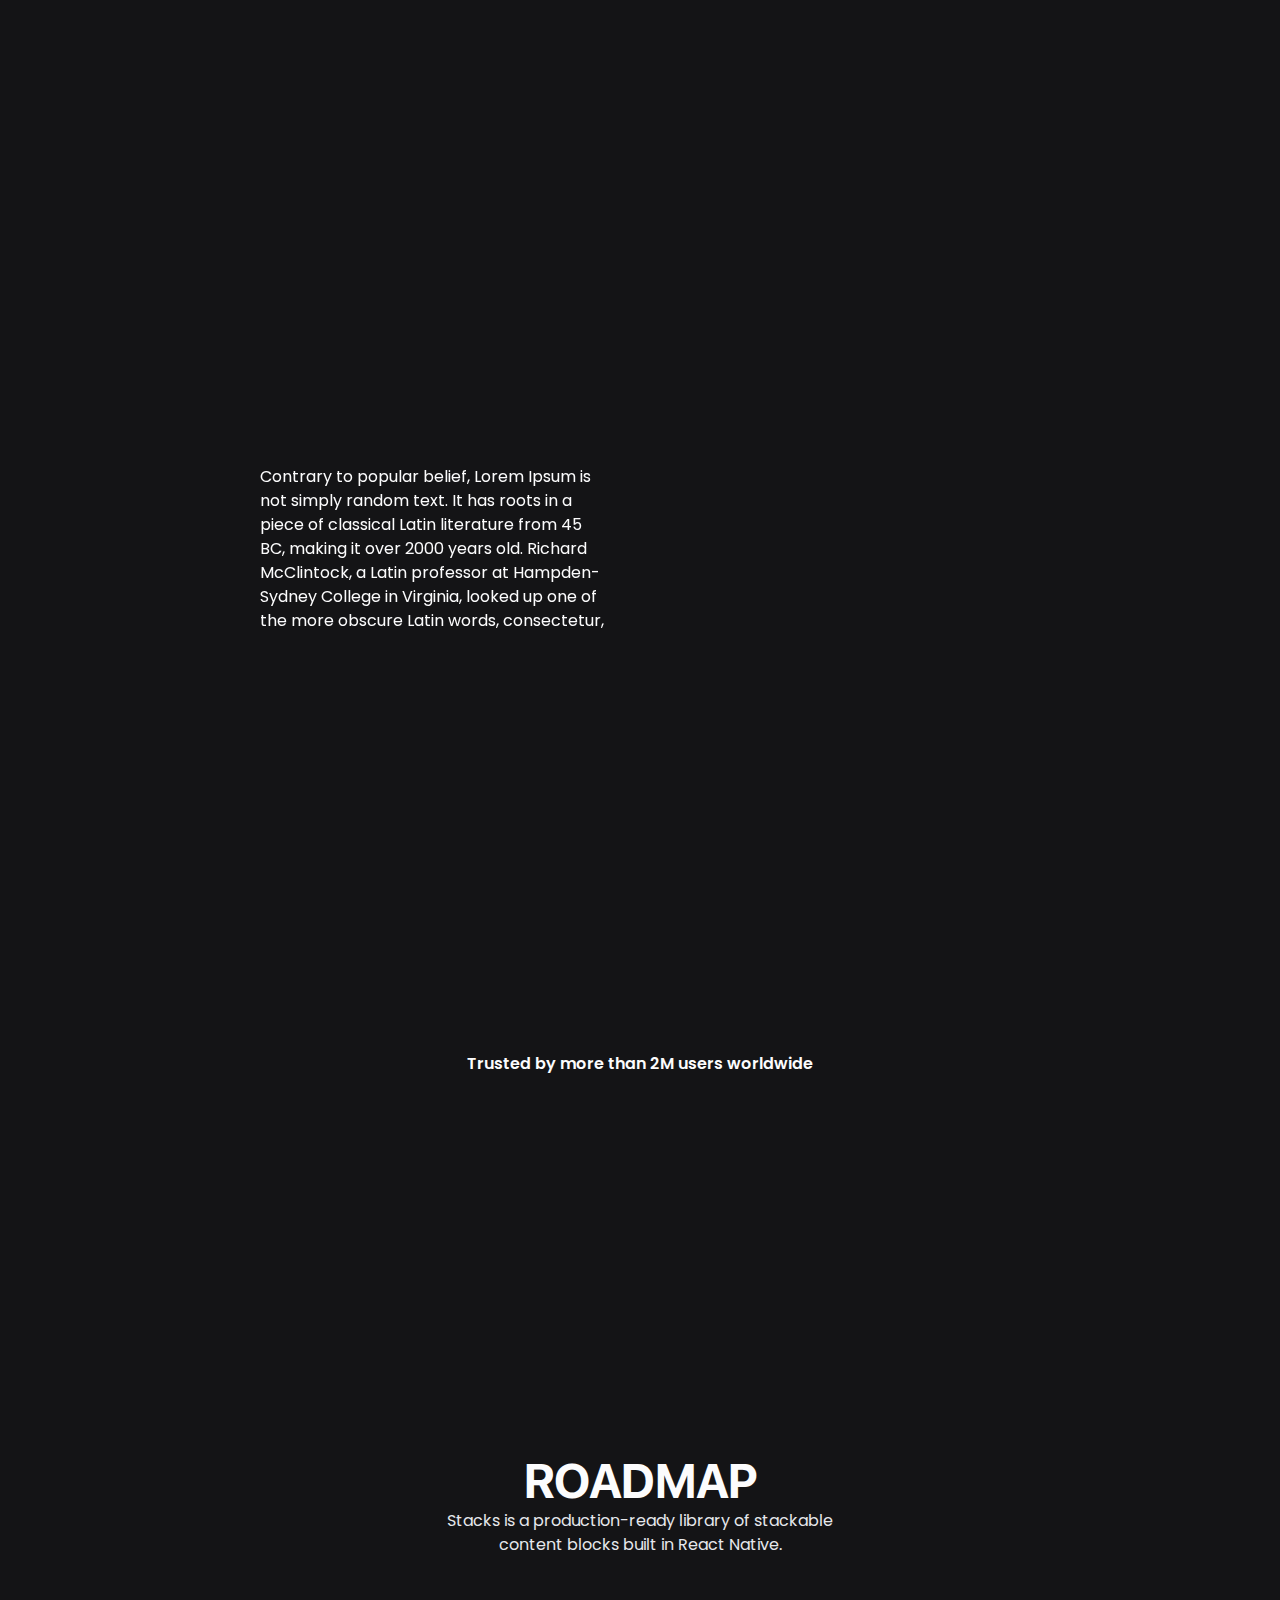
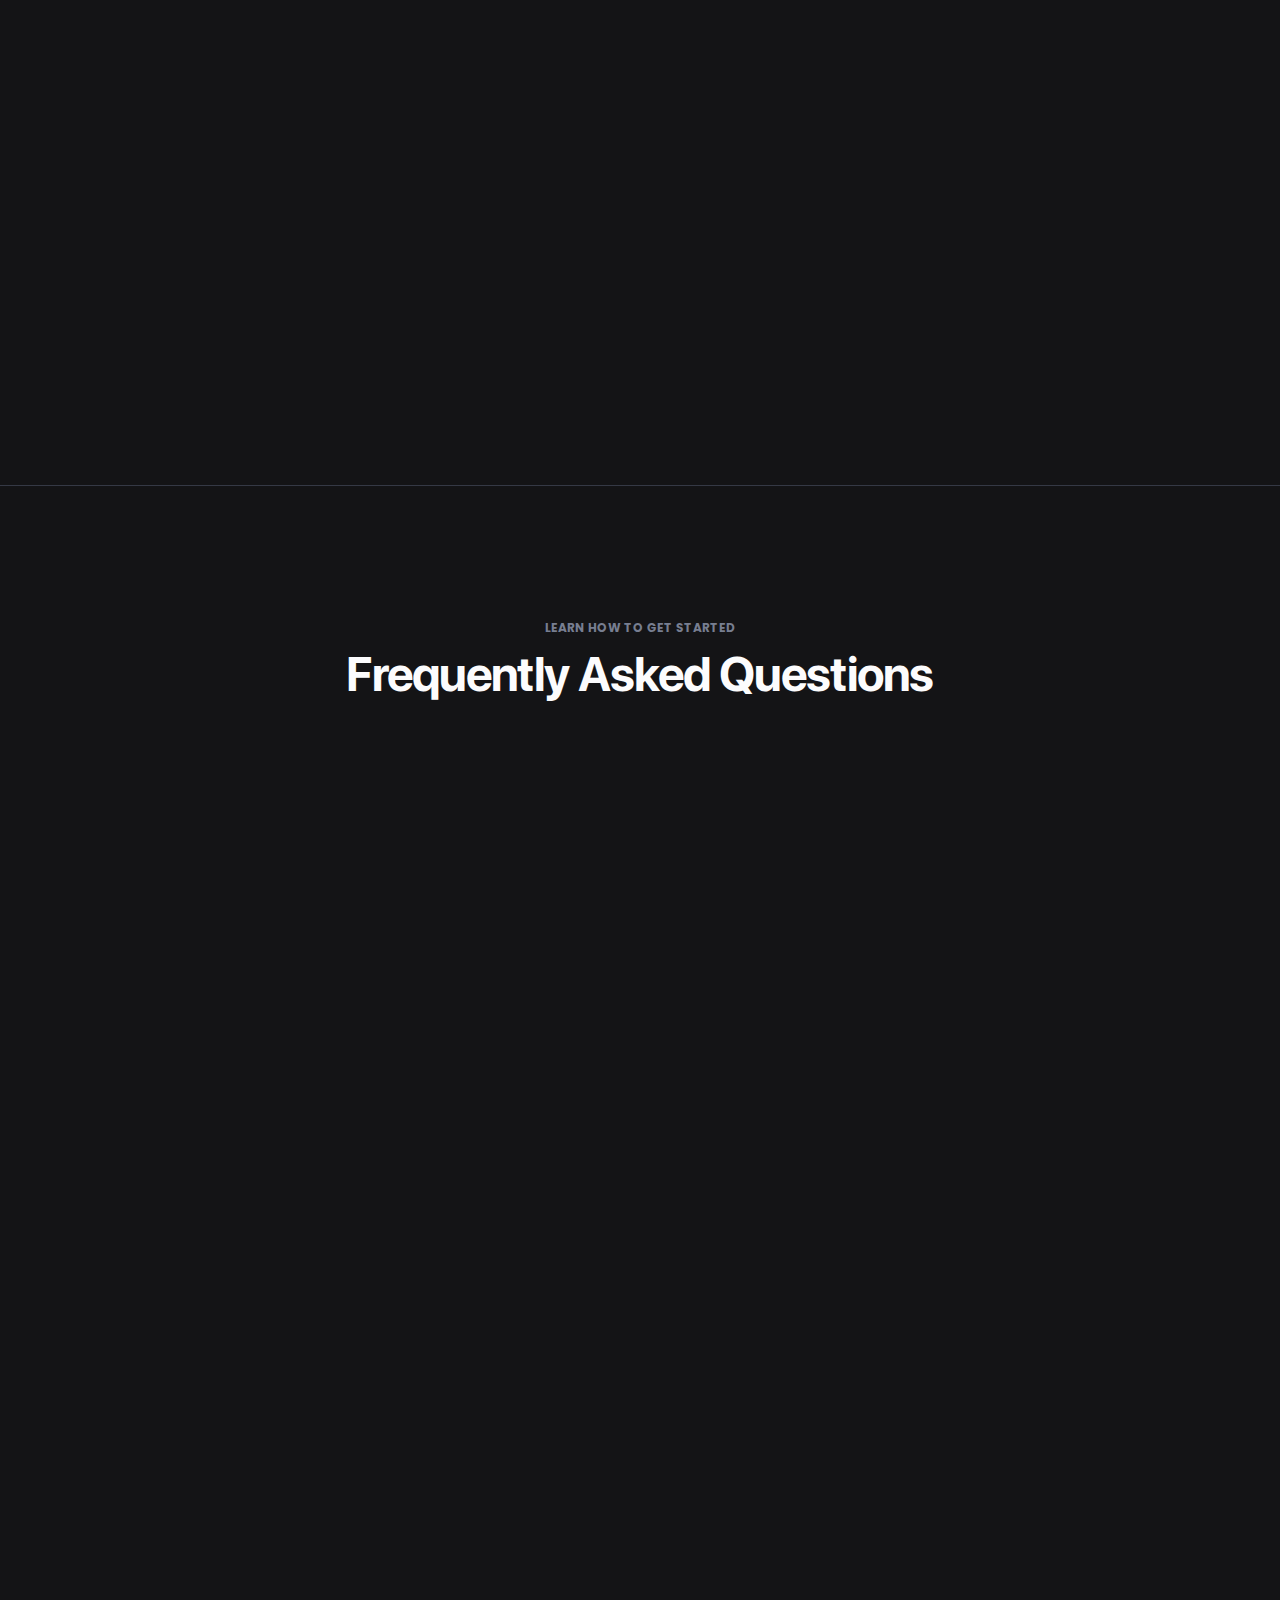
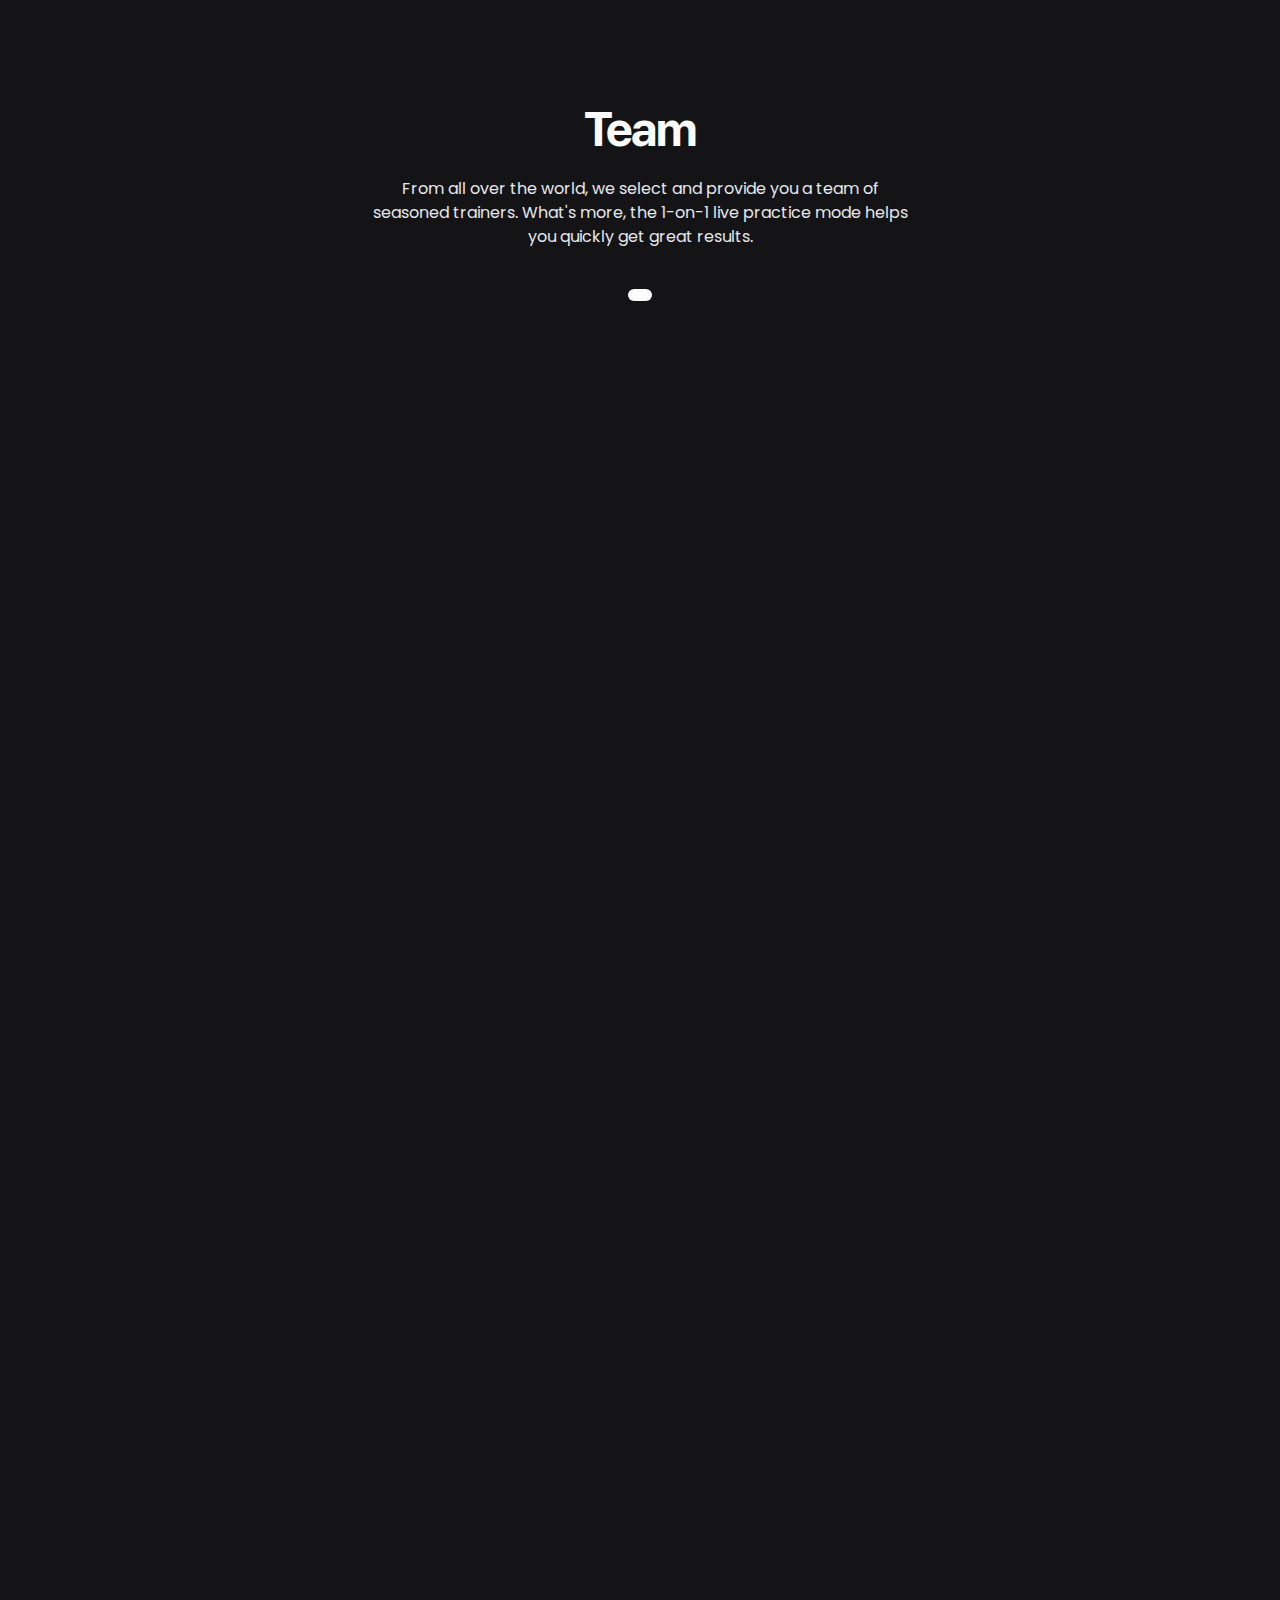
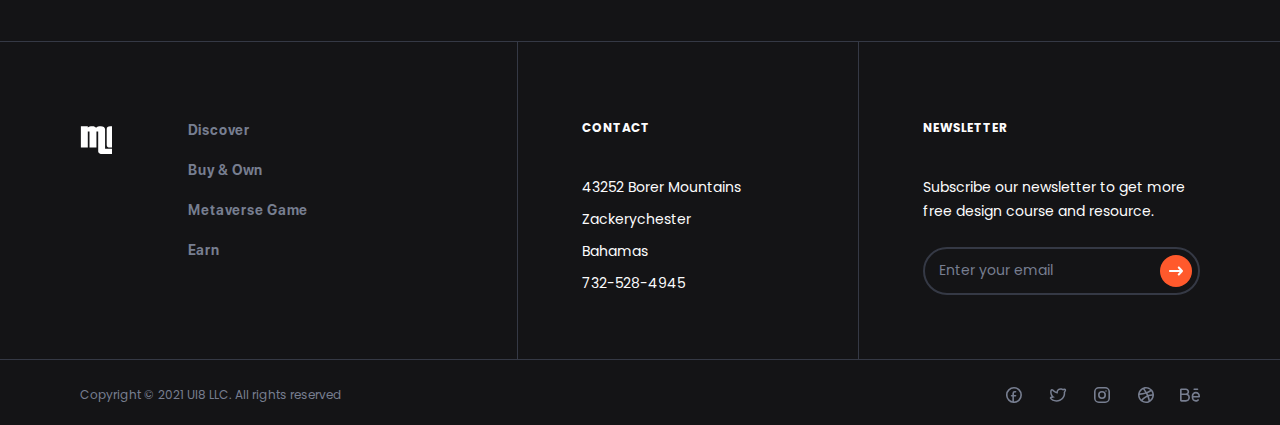
==== commit 9f52db52: "[HP] Dot: add active" ====
--- a/index.html
+++ b/index.html
@@ -155,7 +155,7 @@
           <div class="pilote__nav slider__nav">
             <div class="sider__line" data-aos="animation-opacity"></div>
             <ul>
-              <li class="slider__dot" data-aos="animation-opacity">Body Type</li>
+              <li class="slider__dot active" data-aos="animation-opacity">Body Type</li>
               <li class="slider__dot" data-aos="animation-opacity">Head</li>
               <li class="slider__dot" data-aos="animation-opacity">Clothes</li>
               <li class="slider__dot" data-aos="animation-opacity">Cybertruck</li>
@@ -165,7 +165,7 @@
           <div class="pilote__slider slider__items">
             <div class="slider__item">
               <img src="img/rare/rare_cybertruck.png" />
-              <p>
+              <p class="slider__content">
                 Lorem Ipsum is simply dummy text of the printing and typesetting industry. 
                 Lorem Ipsum has been the industry's standard dummy text ever since the 1500s, when an unknown printer took a galley of 
                 type and scrambled it to make a type specimen book. It has survived not only five centuries, but also the leap
@@ -173,7 +173,7 @@
             </div>
             <div class="slider__item">
               <img src="img/rare/rare_pilot.png" />
-              <p>
+              <p class="slider__content">
                 It is a long established fact that a reader will be distracted by the readable content of a page when 
                 looking at its layout. The point of using Lorem Ipsum is that it has a more-or-less normal distribution of letters, as opposed to using 'Content here, content here', making it look like readable Eng
               </p>
@@ -187,7 +187,7 @@
           <div class="game__nav slider__nav">
             <div class="sider__line" data-aos="animation-opacity"></div>
             <ul>
-              <li class="slider__dot" data-aos="animation-opacity">Acces</li>
+              <li class="slider__dot active" data-aos="animation-opacity">Acces</li>
               <li class="slider__dot" data-aos="animation-opacity">Personnalize</li>
               <li class="slider__dot" data-aos="animation-opacity">GamePlay</li>
               <li class="slider__dot" data-aos="animation-opacity">Token</li>
--- a/css/index.css
+++ b/css/index.css
@@ -96,6 +96,16 @@
 
 .slider__dot {
     position: relative;
+    color: #777E90;
+}
+
+.slider__dot.active {
+    font-weight: bold;
+    color: #fff;
+}
+
+.slider__dot.active::before {
+    border: 2px solid #fff ;
 }
 
 .slider__dot::before {
@@ -107,15 +117,15 @@
     height: 20px;
     border-radius: 10px;
     background: #141416;
-    border: 4px solid #fff ;
+    border: 2px solid #777E90 ;
 }
 
 .sider__line {
     position: absolute;
     top: -30px;
     left: 0;
-    background: #fff;
-    width: 4px;
+    background: #777E90;
+    width: 2px;
     height: calc(100% + 85px);
 }
 
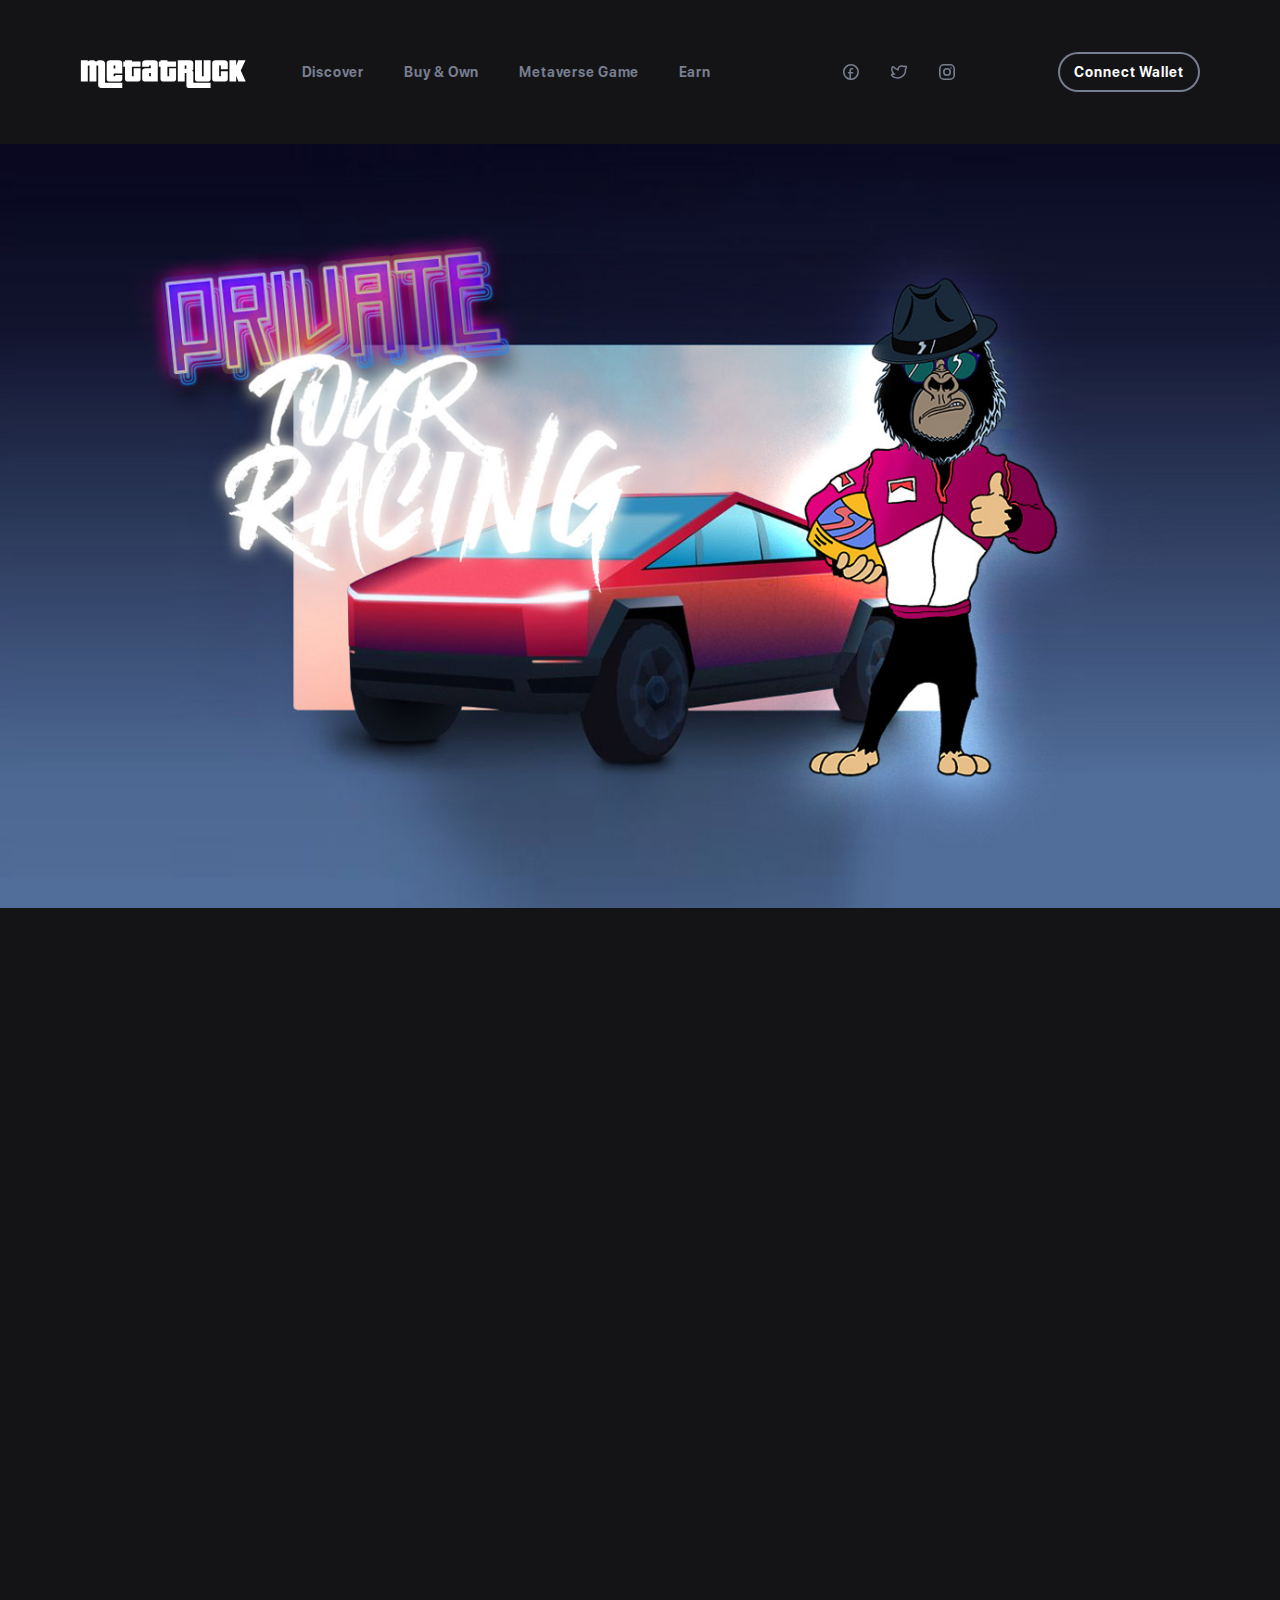
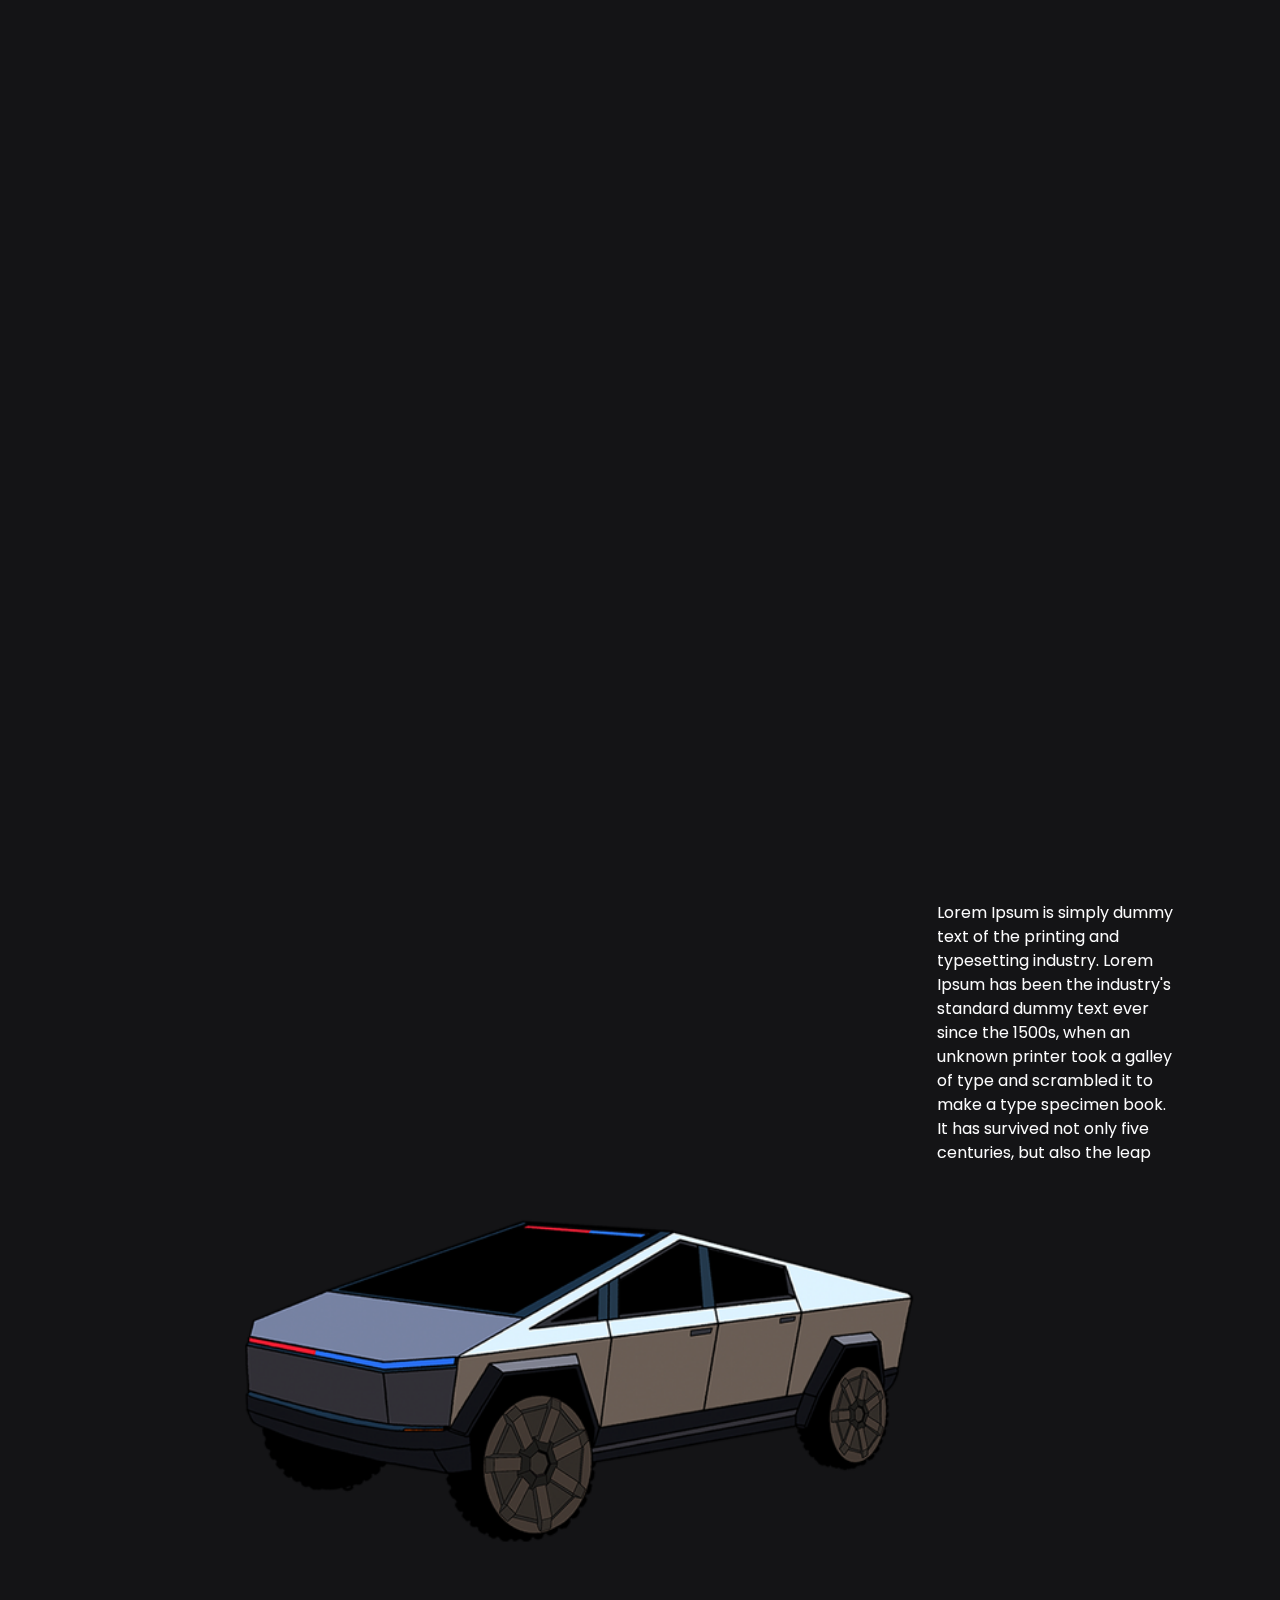
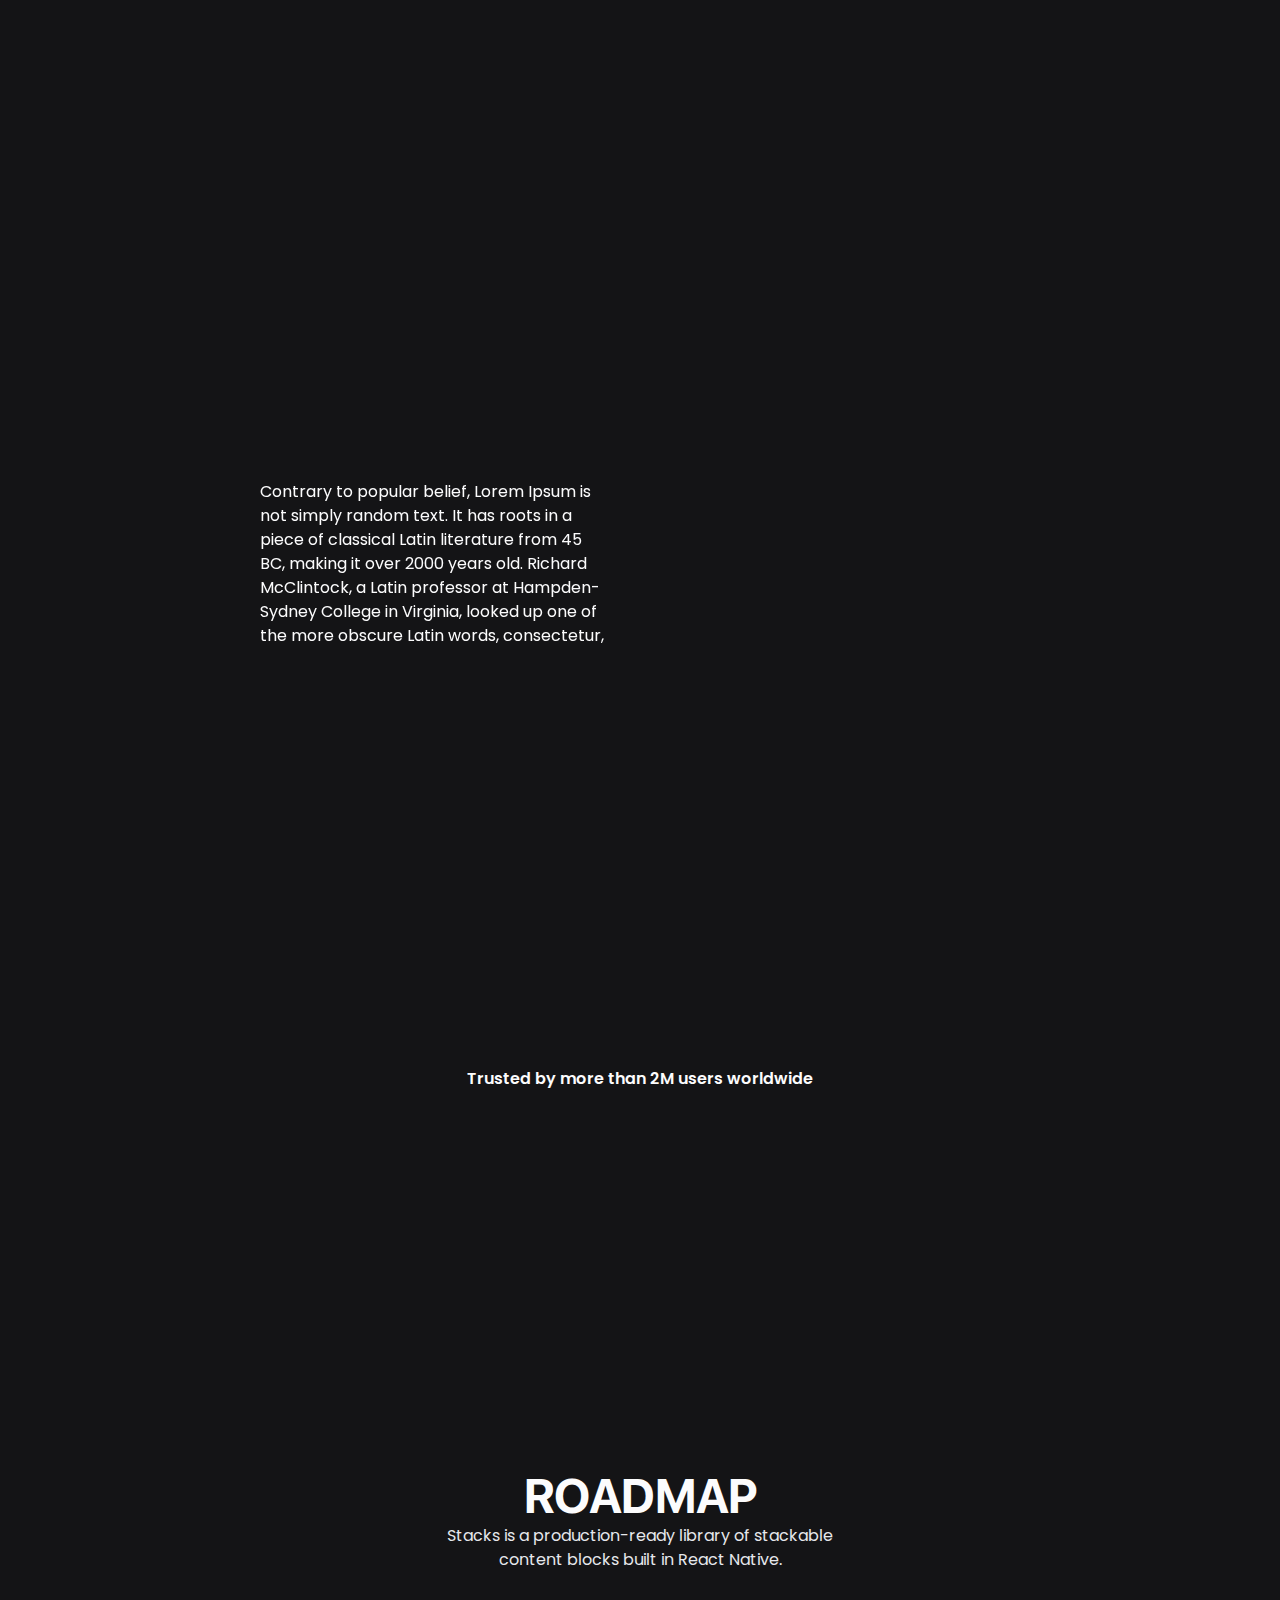
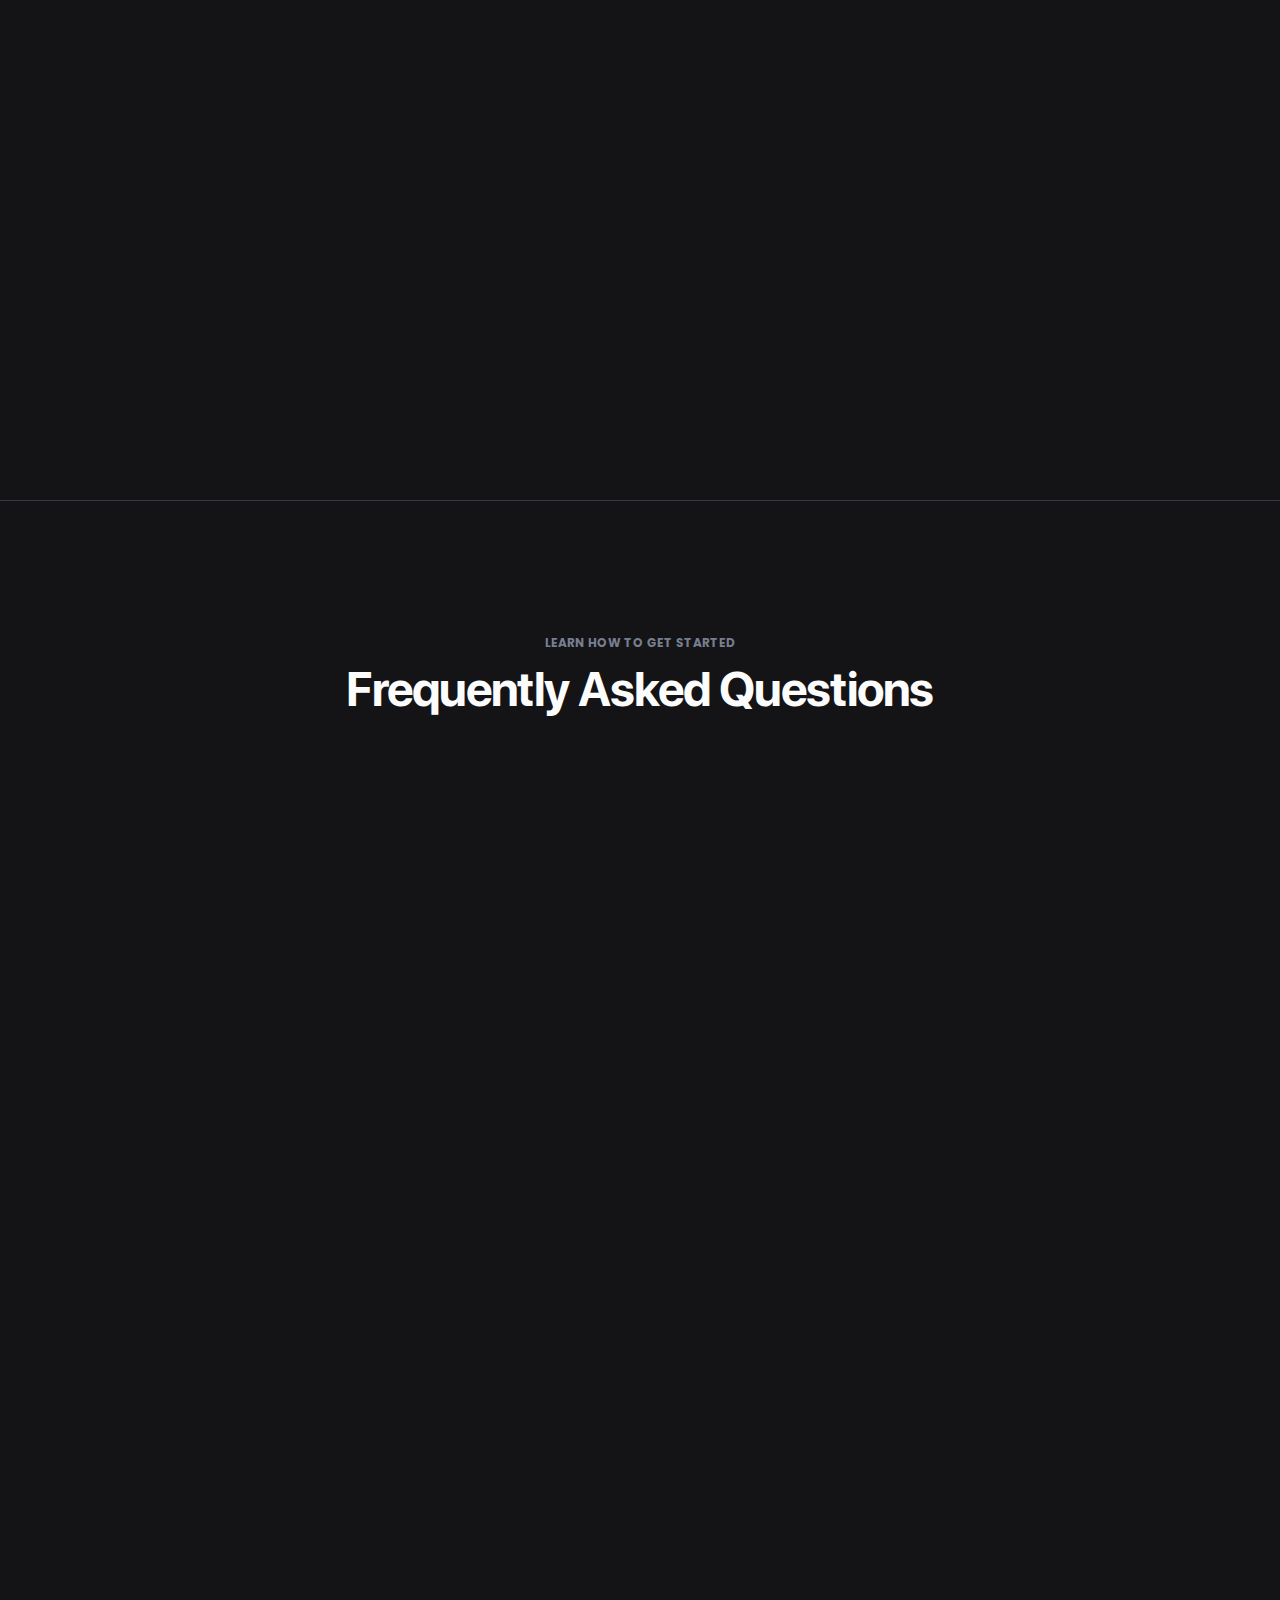
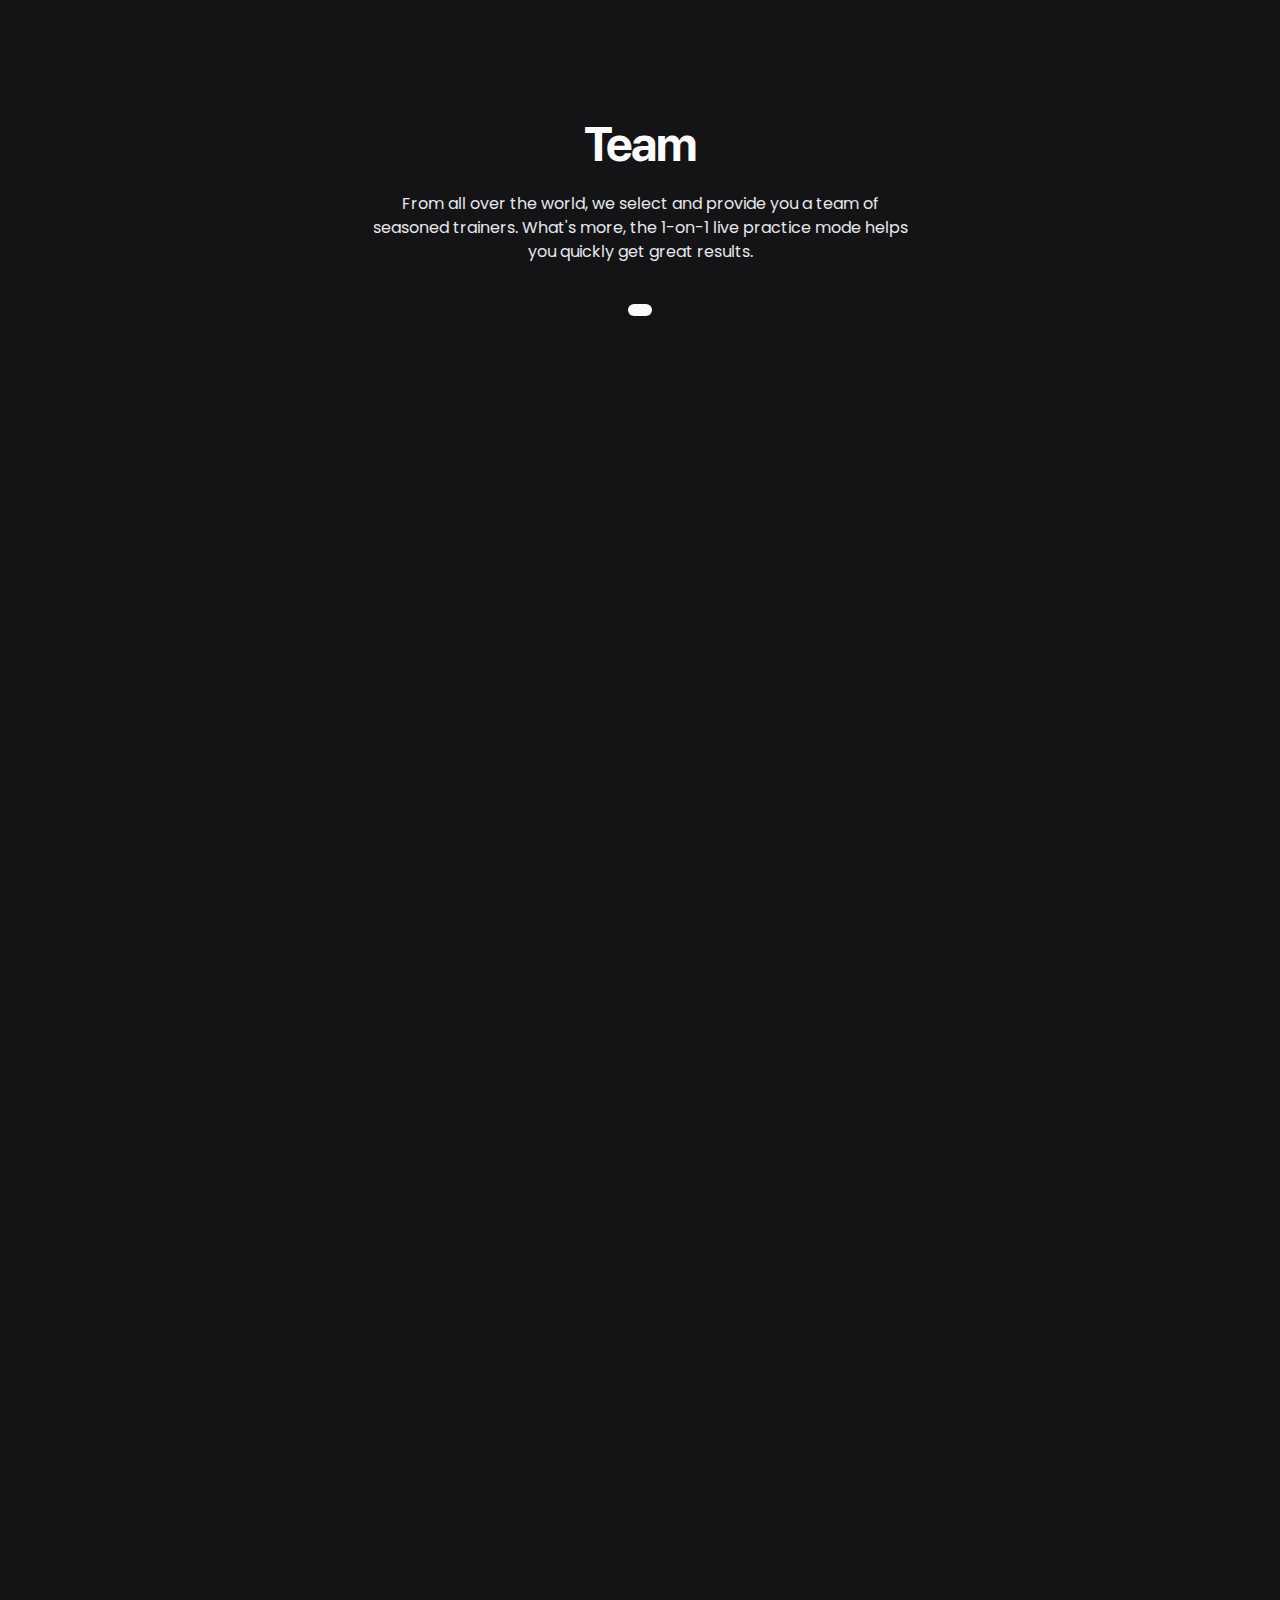
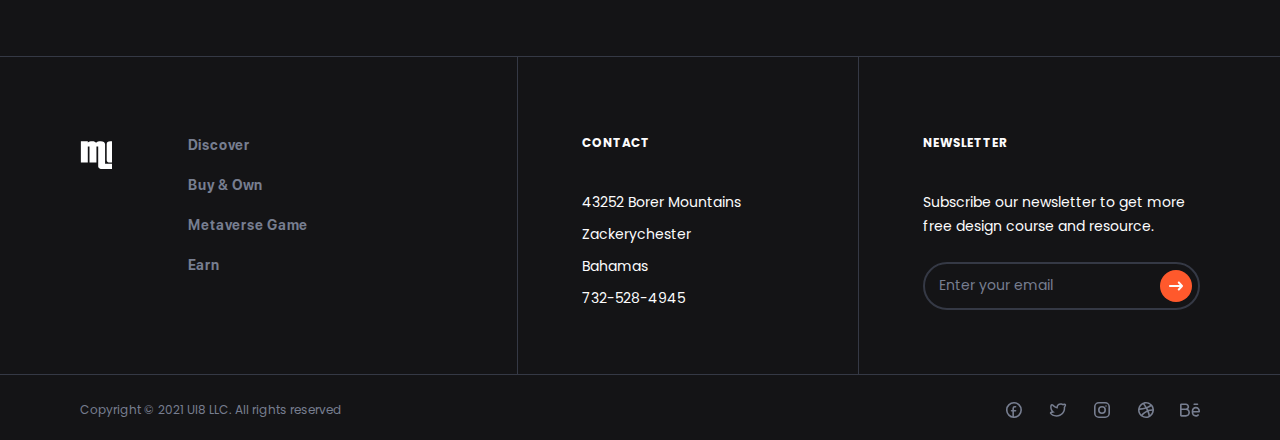
==== commit 59c36eda: "[HP] update home visual" ====
--- a/index.html
+++ b/index.html
@@ -100,11 +100,13 @@
     <!-- container-->
     <div class="outer__content">
       <div id="home-section" class="section-bg book">
-        <div class="home__container" data-aos="animation-translate-up">
-          <img class="home__logo" src="img/logo-light.svg" />
-          <h2 class="home__title main__title h2">PRIVATE TOUR RACING<br>METATRUCK</h2>
-        </div>
-        <img class="home__background" src="img/homepage_metatruck.jpg" />
+        <picture class="home__visual">
+          <source srcset="img/mobile_homepage.jpg" media="(max-width: 414px) and (orientation: portrait)">
+          <source srcset="img/tablet_homepage.jpg" media="(max-width: 768px) and (orientation: portrait)">
+          <source srcset="img/ipadpro_homepage.jpg" media="(max-width: 1366px) and (orientation: portrait)">
+          <source srcset="img/total_background.jpg" media="(min-width: 769px) and (orientation: landscape)">
+          <img src="img/total_background.jpg" />
+        </picture>
       </div>
       <div class="section collection">
         <h2 class="main__title" data-aos="animation-translate-up">DISCOVER THE COLLECTION</h2>
--- a/css/common.css
+++ b/css/common.css
@@ -10,7 +10,7 @@
 
 .main__title {
     font-family: 'MOAM91';
-    font-size: 40px;
+    font-size: 50px;
     text-align: center;
     margin-bottom: 40px;
 }--- a/css/index.css
+++ b/css/index.css
@@ -1,17 +1,22 @@
 #home-section {
     background: #000;
     position: relative;
-    height: 100vh;
+    height: calc(100vh - 136px);
     max-height: 824px;
 }
 
-#home-section .home__background {
+.home__visual {
     position: absolute;
     top: 0;
     left: 0;
     width: 100%;
     height: 100%;
-    object-fit: contain;
+}
+
+.home__visual img {
+    width: 100%;
+    height: 100%;
+    object-fit: cover;
     object-position: center;
 }
 
@@ -27,6 +32,10 @@
 
 .home__title {
     text-align: left;
+}
+
+.collection {
+    overflow: hidden;
 }
 
 .colletion__items {
@@ -96,11 +105,13 @@
 
 .slider__dot {
     position: relative;
+    font-weight: 400;
     color: #777E90;
+    transition: color 150ms ease-in, font-weight 150ms ease-in;
 }
 
 .slider__dot.active {
-    font-weight: bold;
+    font-weight: 600;
     color: #fff;
 }
 
@@ -118,6 +129,7 @@
     border-radius: 10px;
     background: #141416;
     border: 2px solid #777E90 ;
+    transition: border 150ms ease-in;
 }
 
 .sider__line {
@@ -146,4 +158,17 @@
 .slider__content {
     width: 40%;
     padding: 0 20px;
-}+}
+
+@media (max-width: 768px) and (orientation: portrait) {
+    #home-section {
+        height: calc(100vh - 136px);
+        max-height: 890px;
+    }
+}
+
+@media (max-width: 414px) and (orientation: portrait) {
+    #home-section {
+        height: calc(100vh - 104px);
+    }
+}
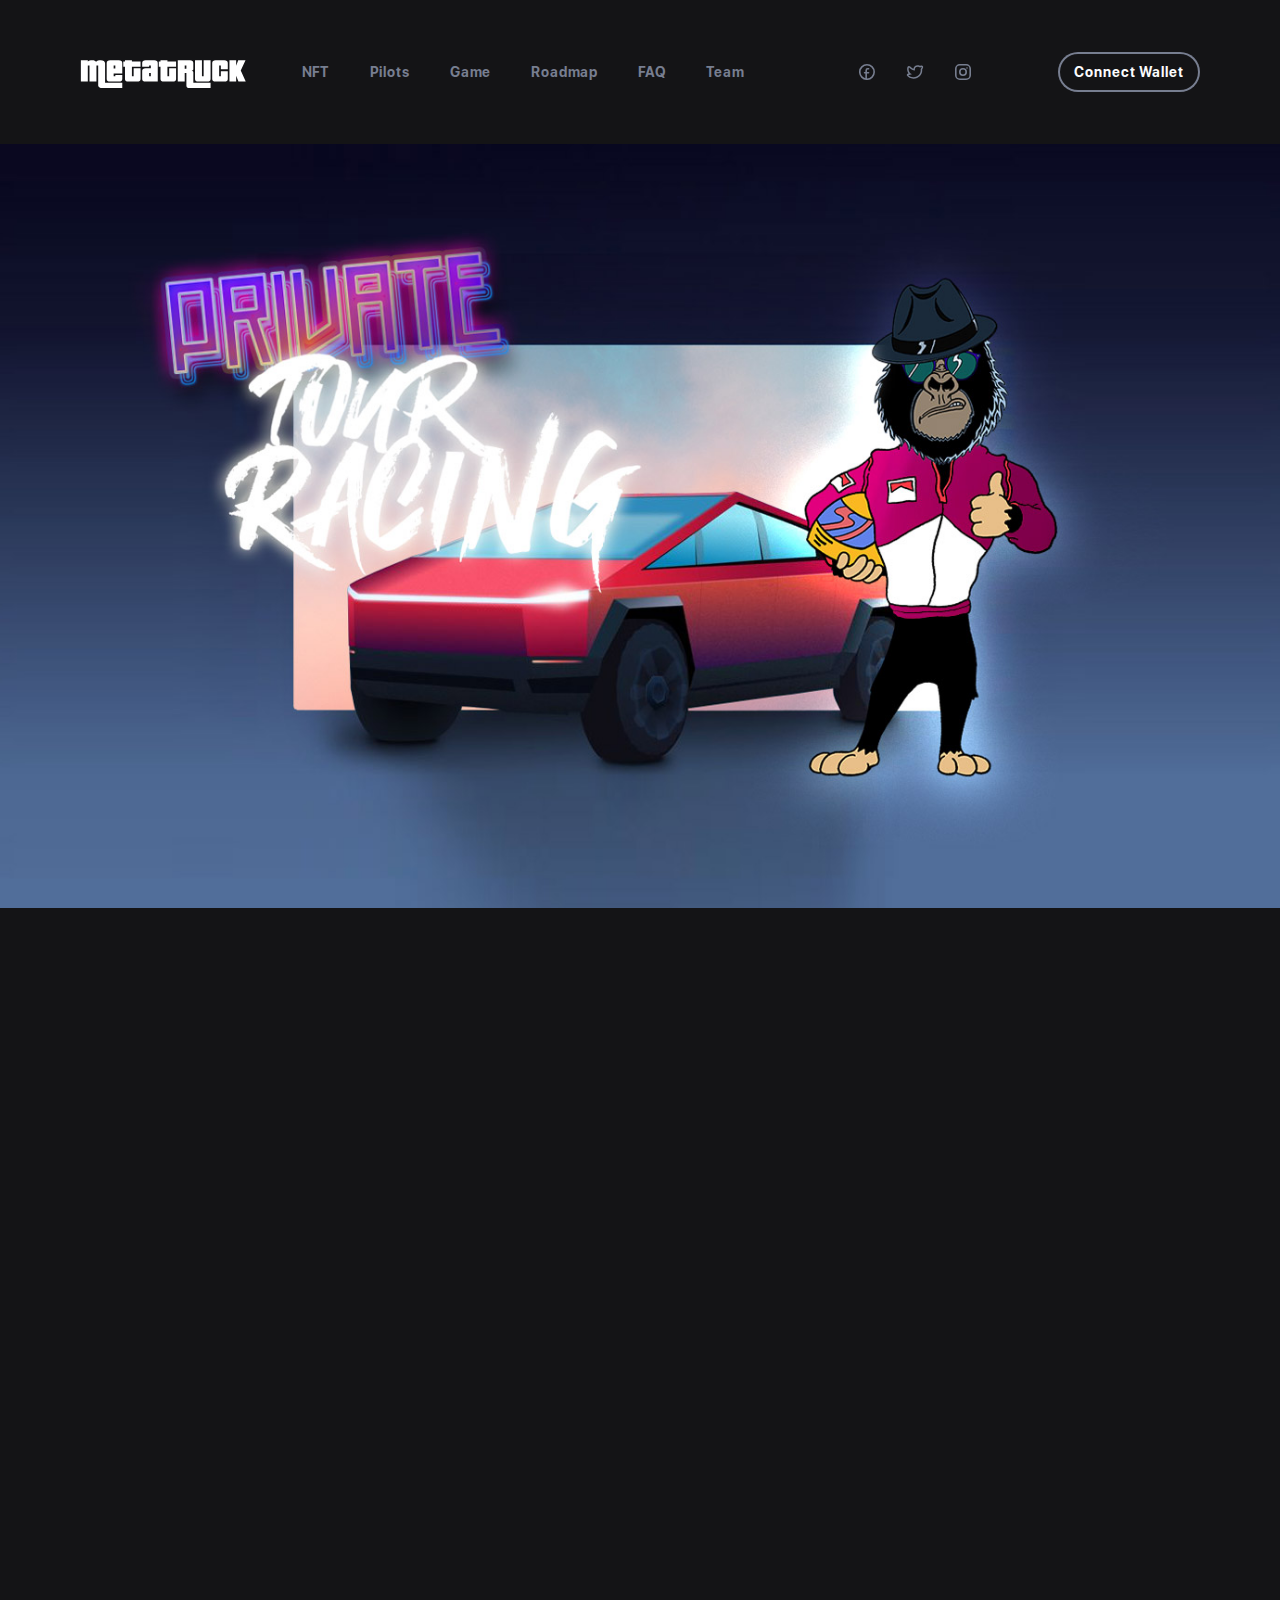
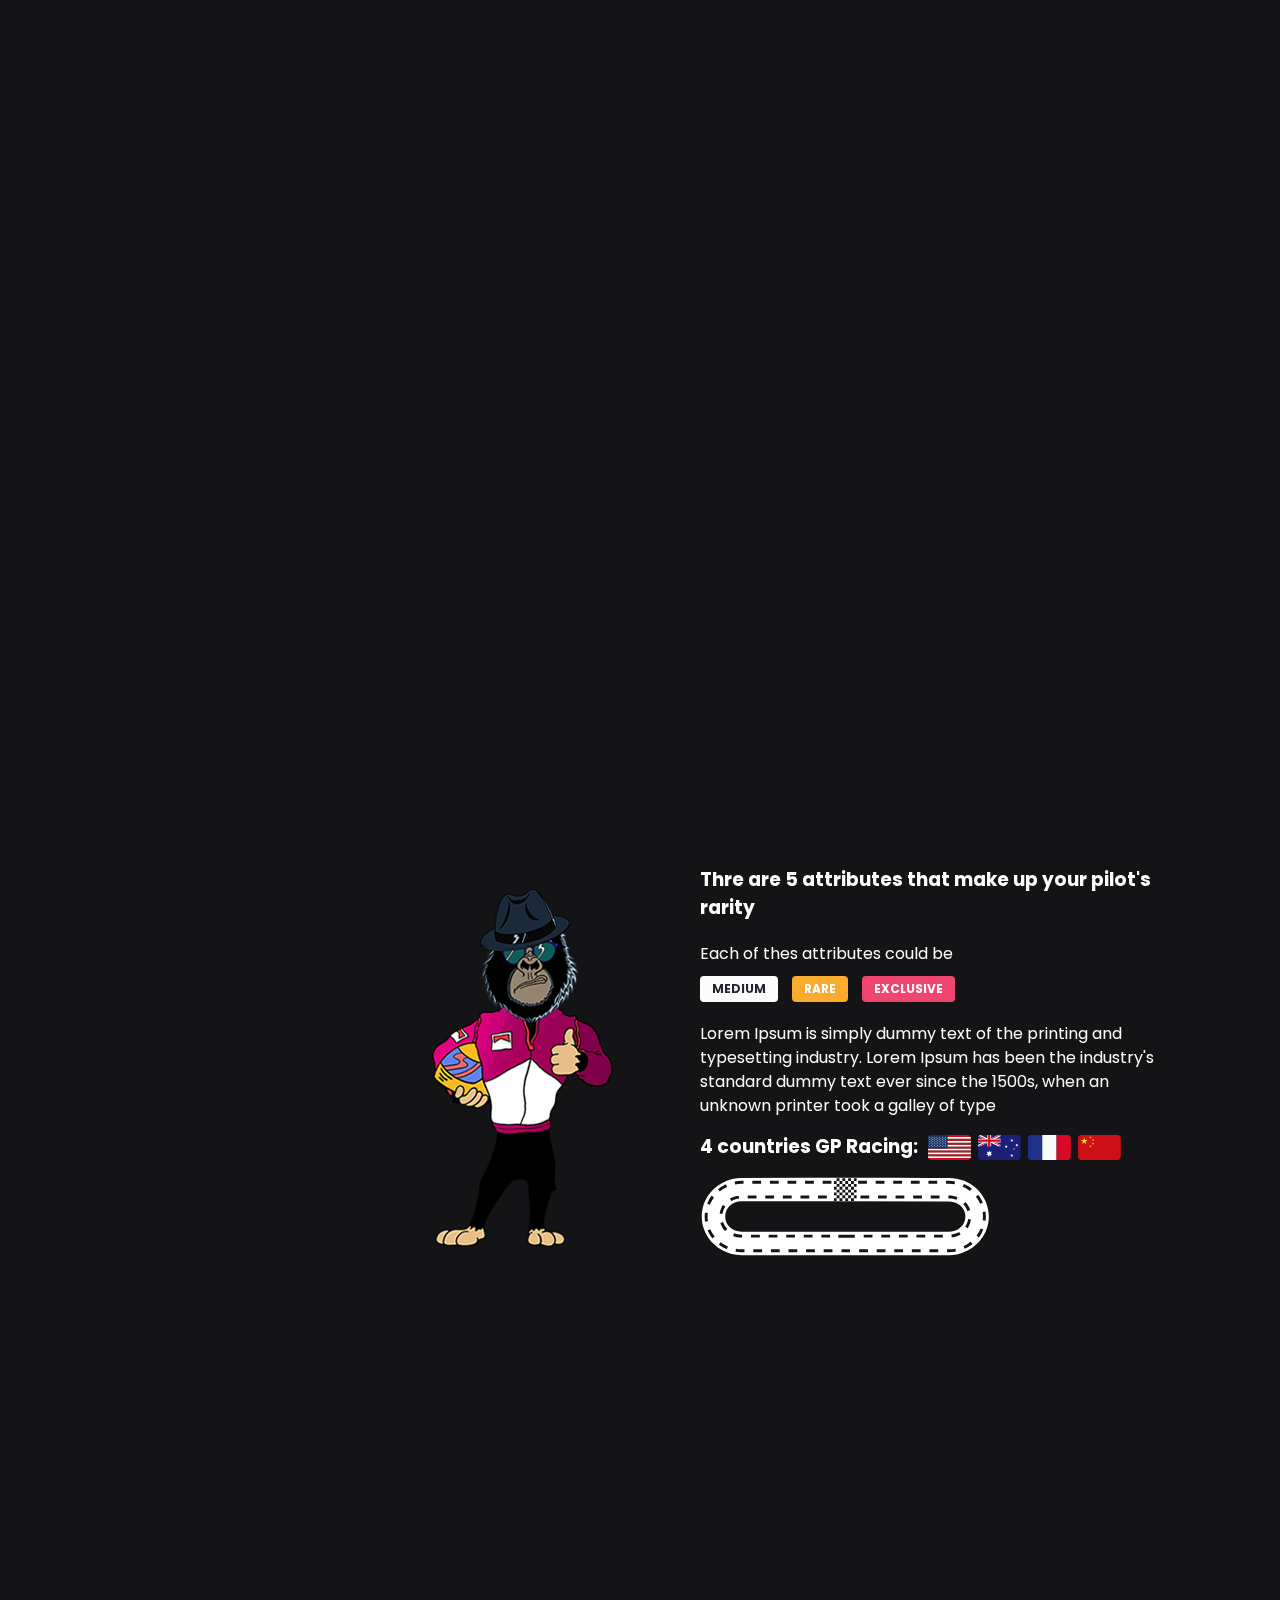
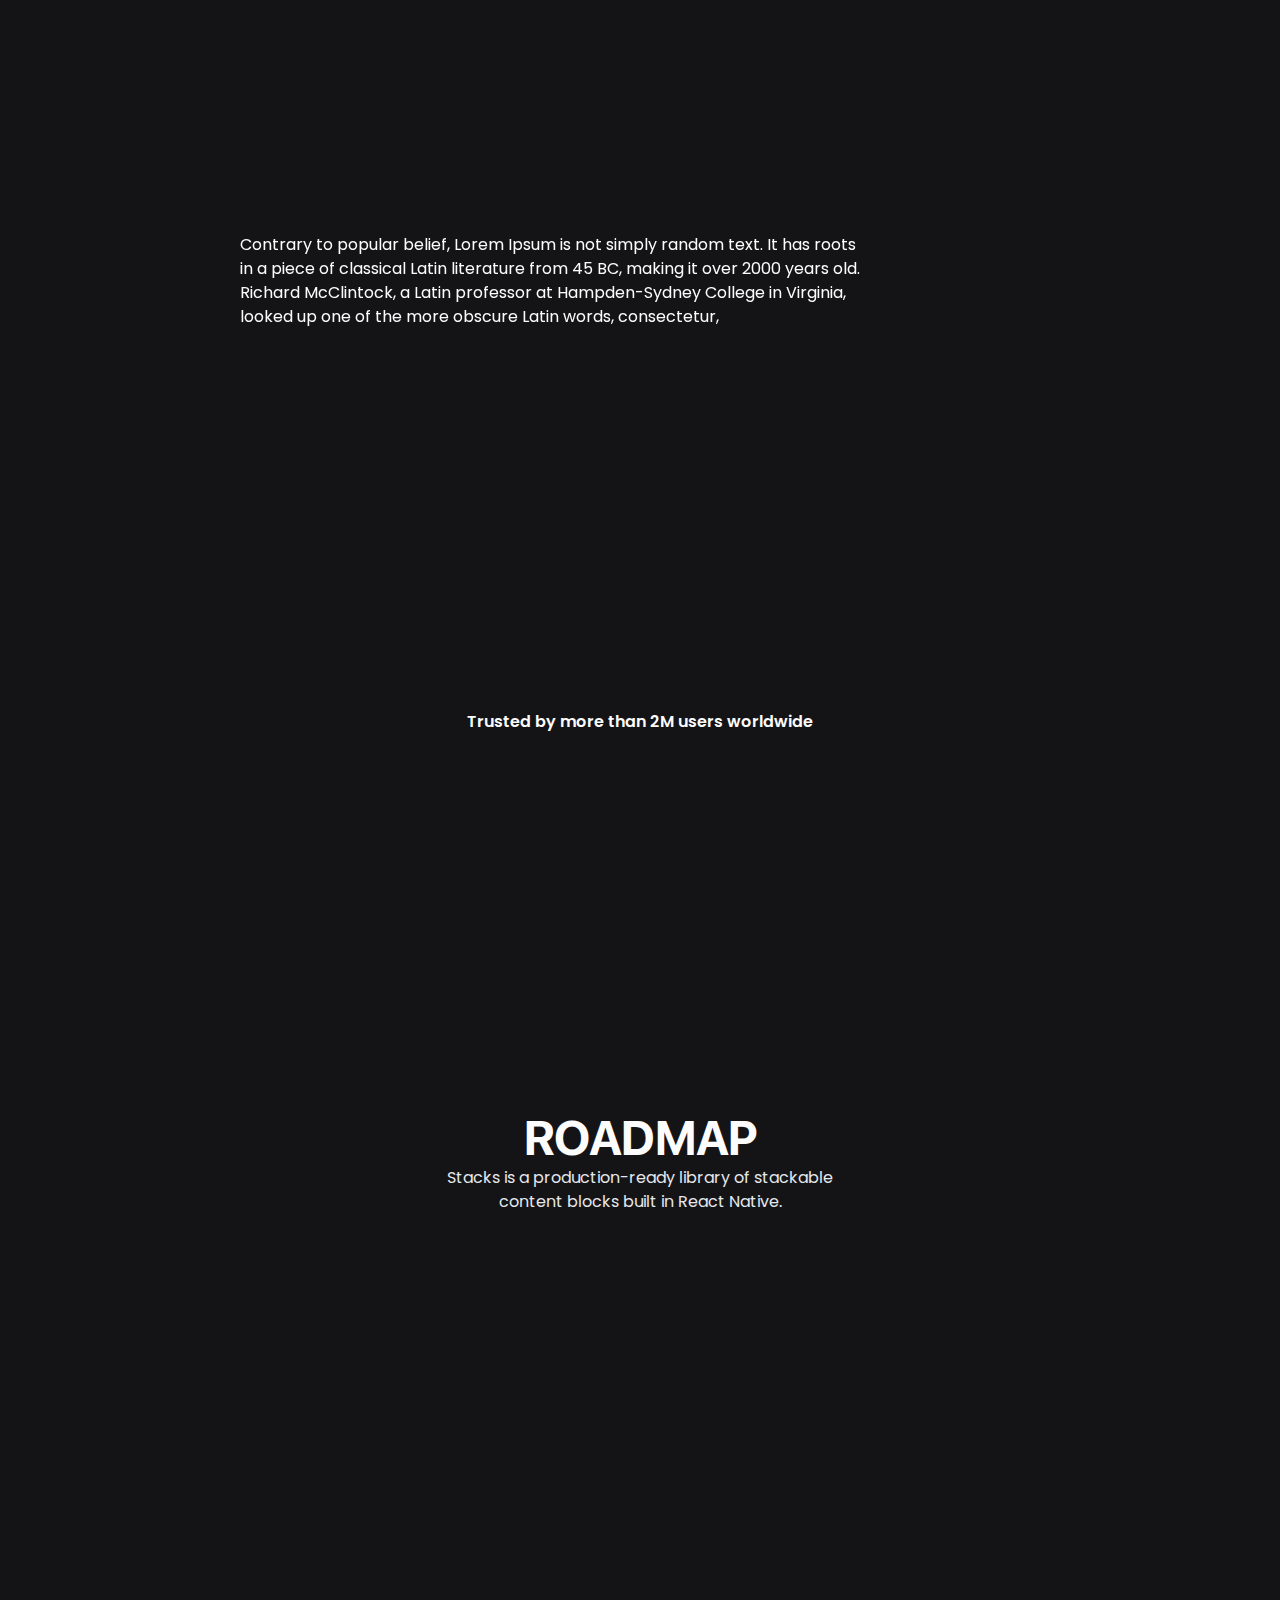
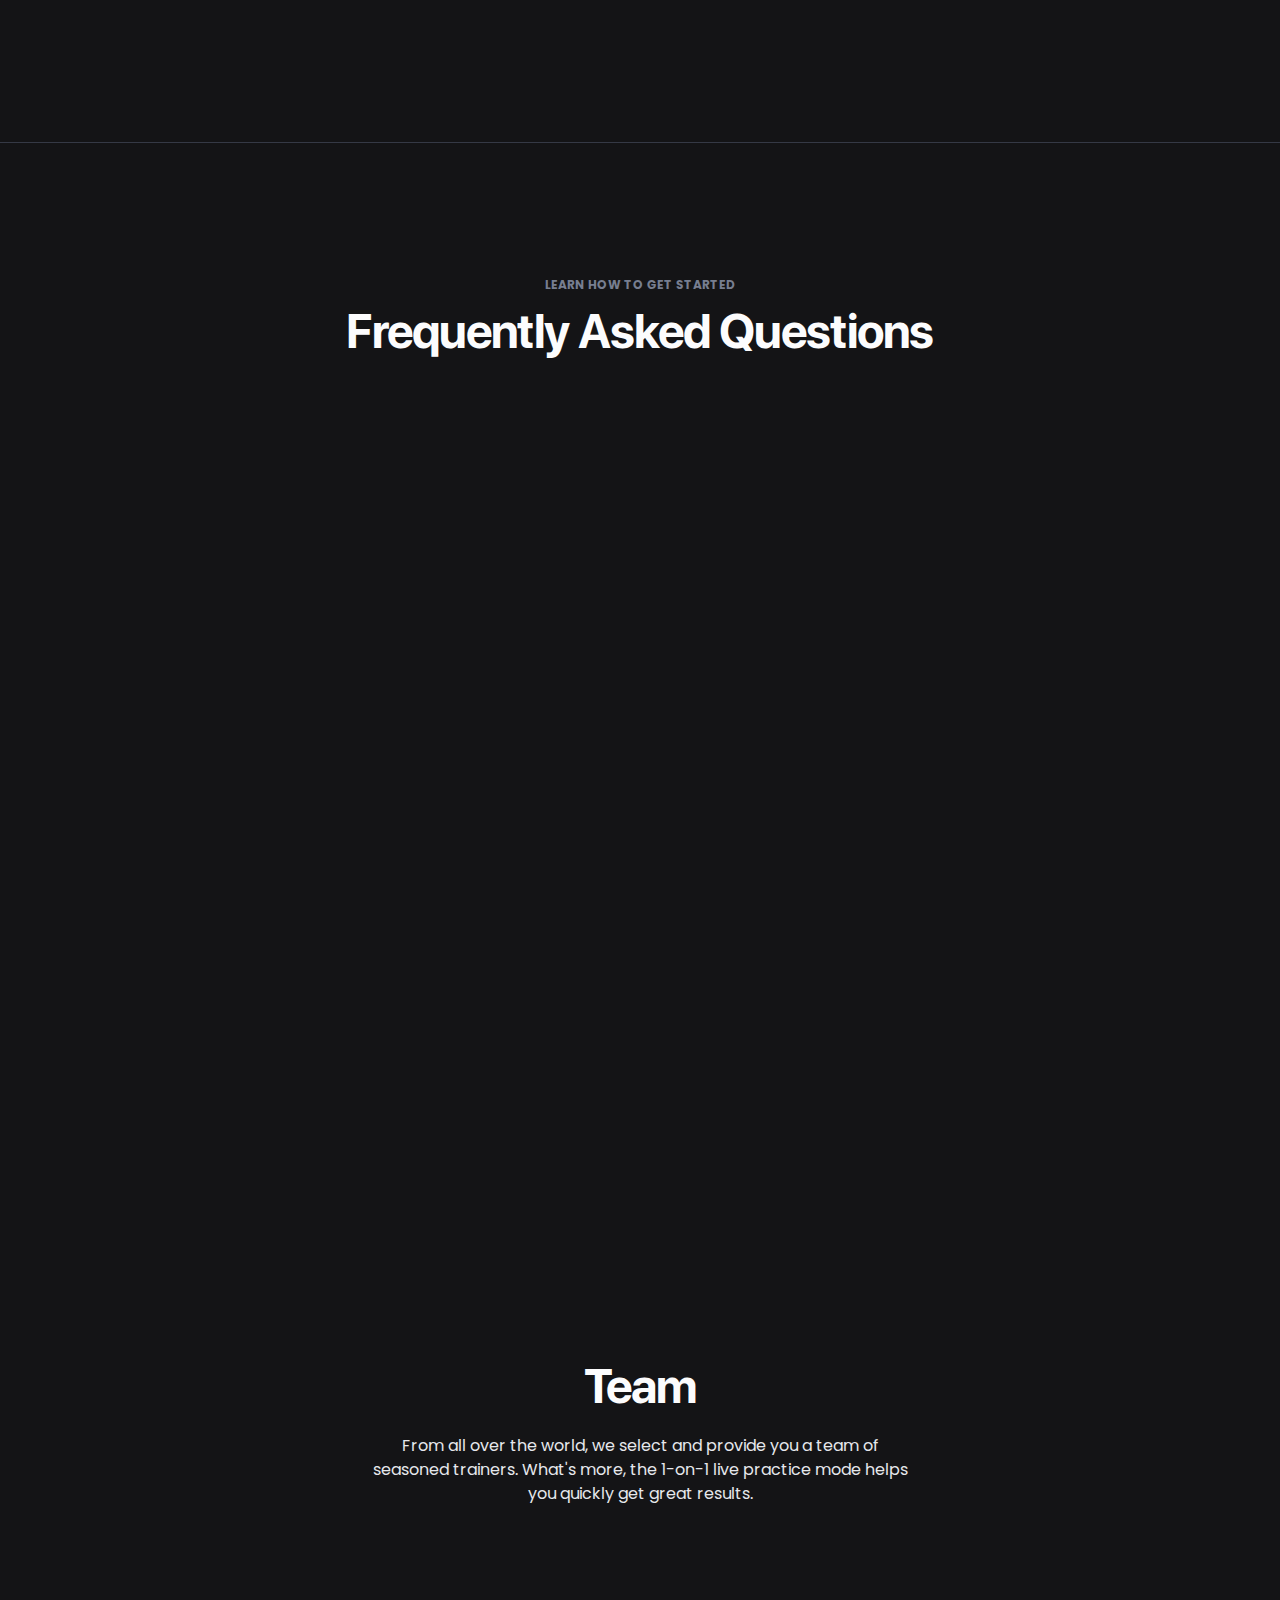
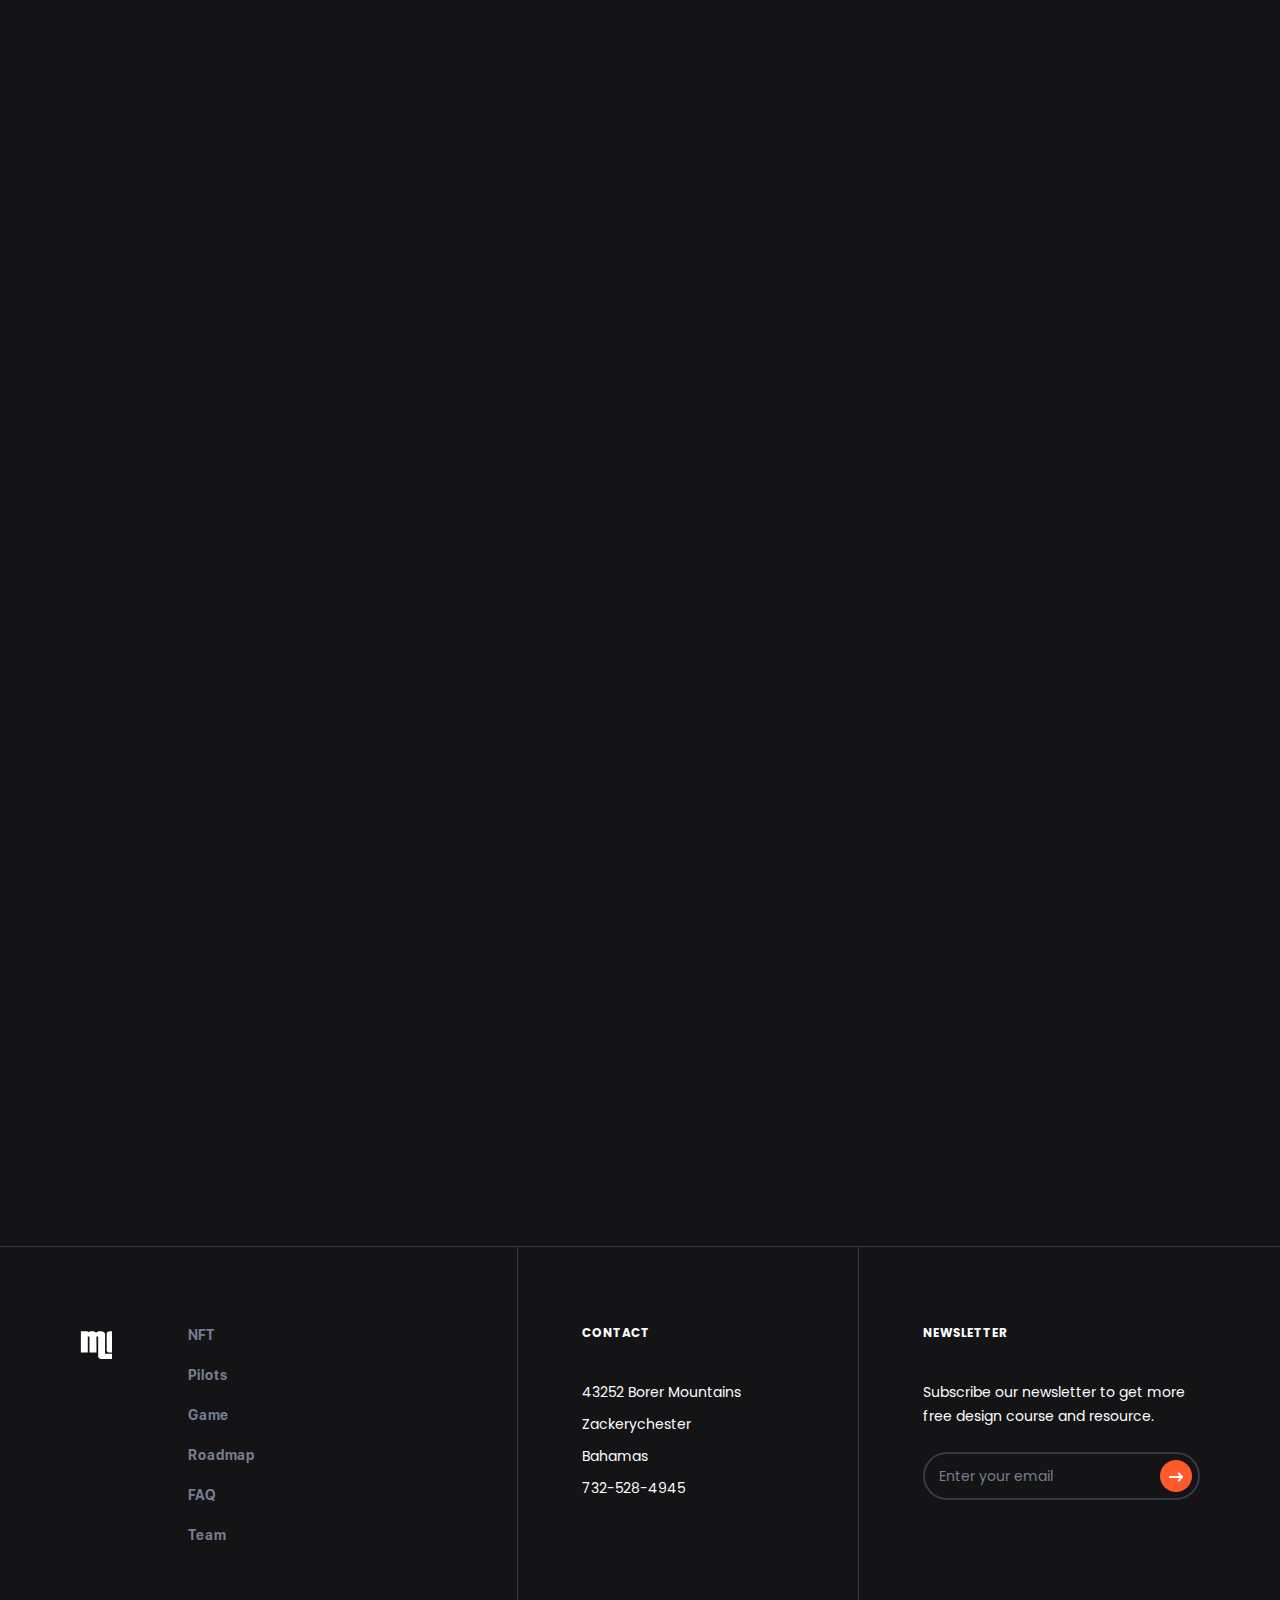
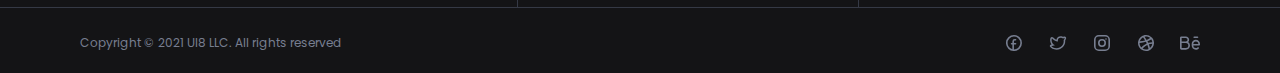
==== commit bb64c418: "[Pilote] sider UI" ====
--- a/index.html
+++ b/index.html
@@ -59,10 +59,12 @@
             alt="Fitness Pro"></a>
         <div class="header__wrap js-header-wrap">
           <nav class="header__nav">
-            <a class="header__link" href="discover.html">Discover</a>
-            <a class="header__link" href="buy-own.html">Buy & Own</a>
-            <a class="header__link" href="metaverse-game.html">Metaverse Game</a>
-            <a class="header__link" href="earn.html">Earn</a>
+            <a class="header__link" href="#nft">NFT</a>
+            <a class="header__link" href="#pilots">Pilots</a>
+            <a class="header__link" href="#game">Game</a>
+            <a class="header__link" href="#roadmap">Roadmap</a>
+            <a class="header__link" href="#faq">FAQ</a>
+            <a class="header__link" href="#team">Team</a>
           </nav>
           <div class="header__group">
             <div class="header__contacts">
@@ -108,7 +110,7 @@
           <img src="img/total_background.jpg" />
         </picture>
       </div>
-      <div class="section collection">
+      <div id="nft" class="section collection">
         <h2 class="main__title" data-aos="animation-translate-up">DISCOVER THE COLLECTION</h2>
         <div class="collection__center center">
           <div class="colletion__items">
@@ -151,8 +153,8 @@
           </div>
         </div>
       </div>
-      <div class="section pilote">
-        <h2 class="main__title pilote__title center" data-aos="animation-translate-up">HOW RARE IS<br> YOUR PILOT ?</h2>
+      <div id="pilots" class="section pilote">
+        <h2 class="main__title pilote__title center" data-aos="animation-translate-up">HOW RARE IS YOUR PILOT ?</h2>
         <div class="pilote__center center">
           <div class="pilote__nav slider__nav">
             <div class="sider__line" data-aos="animation-opacity"></div>
@@ -166,25 +168,68 @@
           </div>
           <div class="pilote__slider slider__items">
             <div class="slider__item">
-              <img src="img/rare/rare_cybertruck.png" />
-              <p class="slider__content">
-                Lorem Ipsum is simply dummy text of the printing and typesetting industry. 
-                Lorem Ipsum has been the industry's standard dummy text ever since the 1500s, when an unknown printer took a galley of 
-                type and scrambled it to make a type specimen book. It has survived not only five centuries, but also the leap
-              </p>
+              <img src="img/rare/pilot.png" />
+              <div class="slider__content">
+                <h3>Thre are 5 attributes that make up your pilot's rarity</h3>
+                <div class="slider__attributes">Each of thes attributes could be</div>
+                <div>
+                  <div class="status-white history__status">MEDIUM</div>
+                  <div class="status-gold history__status">RARE</div>
+                  <div class="status-pink history__status">EXCLUSIVE</div>
+                </div>
+                <p>
+                  Lorem Ipsum is simply dummy text of the printing and typesetting industry. 
+                  Lorem Ipsum has been the industry's standard dummy text ever since the 1500s, when an unknown printer took a galley of 
+                  type
+                </p>
+                <div class="slider__countries">
+                  <h3>
+                    4 countries GP Racing:
+                  </h3>
+                  <div>
+                    <img src="img/rare/flag_usa.svg" />
+                    <img src="img/rare/flag_australia.svg" />
+                    <img src="img/rare/flag_france.svg" />
+                    <img src="img/rare/flag_china.svg" />
+                  </div>
+                </div>
+                <img class="slider__content-bottom" src="img/rare/circuit.svg" />
+              </div>
             </div>
             <div class="slider__item">
-              <img src="img/rare/rare_pilot.png" />
-              <p class="slider__content">
-                It is a long established fact that a reader will be distracted by the readable content of a page when 
-                looking at its layout. The point of using Lorem Ipsum is that it has a more-or-less normal distribution of letters, as opposed to using 'Content here, content here', making it look like readable Eng
-              </p>
+              <img src="img/rare/cyber_pilot.png" />
+              <div class="slider__content">
+                <h3>Thre are 5 attributes that make up your pilot's rarity</h3>
+                <div class="slider__attributes">Each of thes attributes could be</div>
+                <div>
+                  <div class="status-white history__status">MEDIUM</div>
+                  <div class="status-gold history__status">RARE</div>
+                  <div class="status-pink history__status">EXCLUSIVE</div>
+                </div>
+                <p>
+                  Lorem Ipsum is simply dummy text of the printing and typesetting industry. 
+                  Lorem Ipsum has been the industry's standard dummy text ever since the 1500s, when an unknown printer took a galley of 
+                  type
+                </p>
+                <div class="slider__countries">
+                  <h3>
+                    4 countries GP Racing:
+                  </h3>
+                  <div>
+                    <img src="img/rare/flag_usa.svg" />
+                    <img src="img/rare/flag_australia.svg" />
+                    <img src="img/rare/flag_france.svg" />
+                    <img src="img/rare/flag_china.svg" />
+                  </div>
+                </div>
+                <img class="slider__content-bottom" src="img/rare/circuit.svg" />
+              </div>
             </div>
           </div>
         </div>
       </div>
-      <div class="section game">
-        <h2 class="main__title game__title center" data-aos="animation-translate-up">GAME PLAY<br> TO EARN</h2>
+      <div id="game" class="section game">
+        <h2 class="main__title game__title center" data-aos="animation-translate-up">GAME PLAY TO EARN</h2>
         <div class="game__center center">
           <div class="game__nav slider__nav">
             <div class="sider__line" data-aos="animation-opacity"></div>
@@ -228,7 +273,7 @@
           </div>
         </div>
       </div>
-      <div class="section steps" id="steps">
+      <div id="roadmap" class="section steps" id="steps">
         <div class="steps__center center">
           <div class="steps__head">
             <h2 class="details__title h2">ROADMAP
@@ -270,7 +315,7 @@
           </div>
         </div>
       </div>
-      <div class="section-border-top faq js-tabs">
+      <div id="faq" class="section-border-top faq js-tabs">
         <div class="faq__center center">
           <div class="faq__top">
             <div class="stage-small">learn how to get started</div>
@@ -461,7 +506,7 @@
           </div>
         </div>
       </div>
-      <div class="section team js-tabs">
+      <div id="team" class="section team js-tabs">
         <div class="team__center center">
           <div class="team__head">
             <h2 class="team__title h2">Team</h2>
@@ -676,10 +721,12 @@
                   </svg>
                 </div>
                 <div class="footer__menu">
-                  <a class="footer__link" href="discover.html">Discover</a>
-                  <a class="footer__link" href="buy-own.html">Buy & Own</a>
-                  <a class="footer__link" href="metaverse-game.html">Metaverse Game</a>
-                  <a class="footer__link" href="earn.html">Earn</a>
+                  <a class="footer__link" href="#nft">NFT</a>
+                  <a class="footer__link" href="#pilots">Pilots</a>
+                  <a class="footer__link" href="#game">Game</a>
+                  <a class="footer__link" href="#roadmap">Roadmap</a>
+                  <a class="footer__link" href="#faq">FAQ</a>
+                  <a class="footer__link" href="#team">Team</a>
                 </div>
               </div>
             </div>
--- a/css/app.min.css
+++ b/css/app.min.css
@@ -2320,6 +2320,8 @@
   font-weight: 700;
   text-transform: uppercase;
   color: #FCFCFD; }
+.status-gold {
+  background: #F9AB2E; }
 
 .status-red {
   background: #FF592C; }
--- a/css/index.css
+++ b/css/index.css
@@ -68,18 +68,21 @@
 
 .pilote__title,
 .game__title {
-    text-align: left;
     margin-bottom: 80px;
 }
 
 .slider__nav {
     position: relative;
-    flex: 0 0 160px;
+    flex: 0 0 120px;
+    margin: 80px 0;
+    min-height: calc(100% - 160px);
 }
 
 .slider__nav li {
     position: absolute;
     left: 20px;
+    font-size: 14px;
+    line-height: 24px;
     cursor: pointer;
 }
 
@@ -134,11 +137,11 @@
 
 .sider__line {
     position: absolute;
-    top: -30px;
+    top: 5px;
     left: 0;
     background: #777E90;
     width: 2px;
-    height: calc(100% + 85px);
+    height: 100%;
 }
 
 .slider__items {
@@ -149,15 +152,62 @@
     display: flex !important;
 }
 
-.slider__item img {
+.slider__item > img {
     object-fit: contain;
-    width: 100%;
+    width: 500px;
+    height: 500px;
     height: 100%;
 }
 
 .slider__content {
-    width: 40%;
-    padding: 0 20px;
+    padding: 40px 0 40px 40px;
+    align-self: center;
+}
+
+.slider__content h3 {
+    margin-bottom: 20px;
+}
+
+.slider__content p {
+    margin-bottom: 15px;
+}
+
+.pilote__slider .history__status:nth-child(2) {
+    margin-right: 10px;
+    margin-left: 10px;
+}
+
+.slider__attributes {
+    margin-bottom: 10px;
+}
+
+.slider__countries {
+    display: flex;
+    flex-wrap: wrap;
+    align-items: center;
+    margin-bottom: 15px;
+}
+
+.slider__countries > h3 {
+    flex: 0 0 auto;
+    margin-right: 10px;
+    margin-bottom: 0;
+}
+
+.slider__countries > div {
+    display: flex;
+}
+
+.slider__countries img {
+    width: 50px;
+}
+
+.slider__content-bottom {
+
+}
+
+.team__nav {
+    display: none;
 }
 
 @media (max-width: 768px) and (orientation: portrait) {
@@ -165,10 +215,37 @@
         height: calc(100vh - 136px);
         max-height: 890px;
     }
+
+    .collection__item {
+        width: 50%;
+        padding-top: 50%;
+        height: 0;
+    }
+
+    .slider__item {
+        flex-direction: column;
+    }
+
+    .slider__content {
+        padding: 40px 0;
+    }
 }
 
 @media (max-width: 414px) and (orientation: portrait) {
     #home-section {
         height: calc(100vh - 104px);
     }
-}
+
+    .slider__nav {
+        position: absolute;
+        z-index: 10;
+    }
+
+    .slider__items {
+        width: 100%;
+    }
+
+    .slider__item img {
+        padding: 0;
+    }
+}
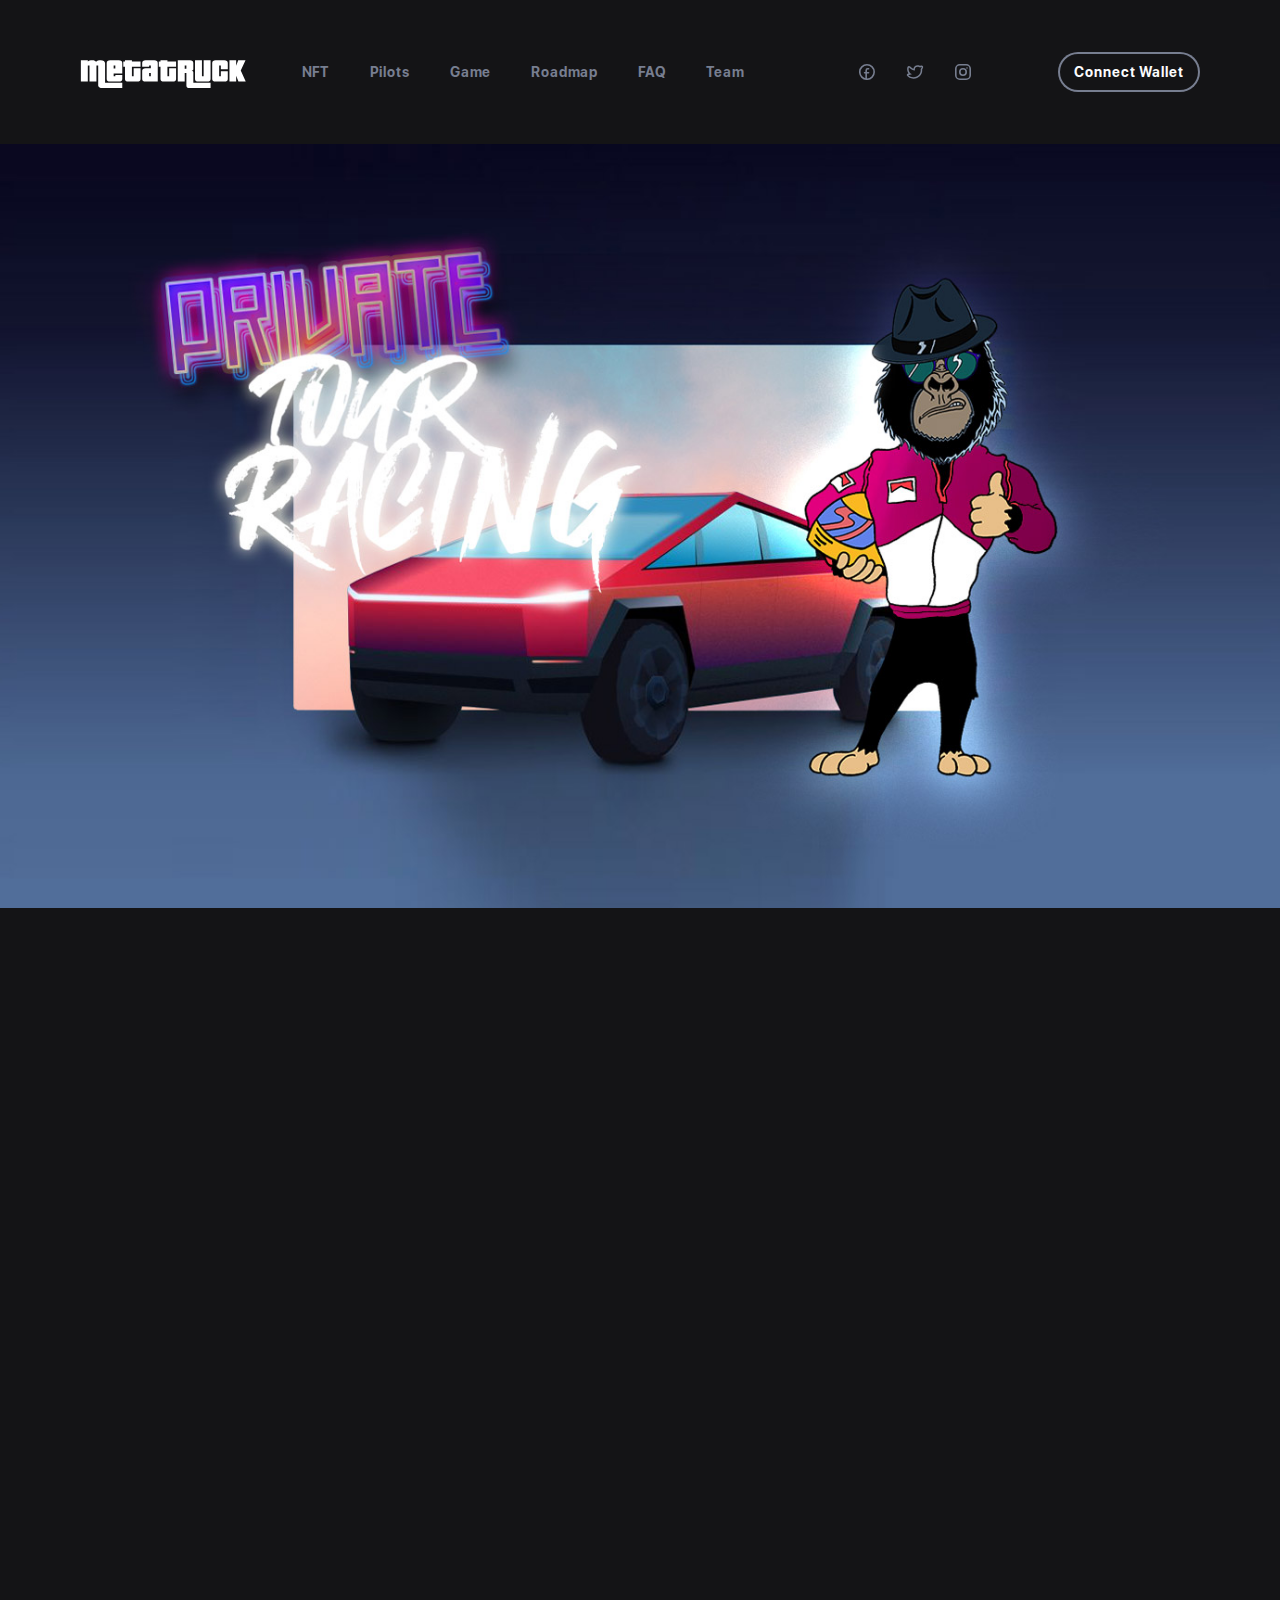
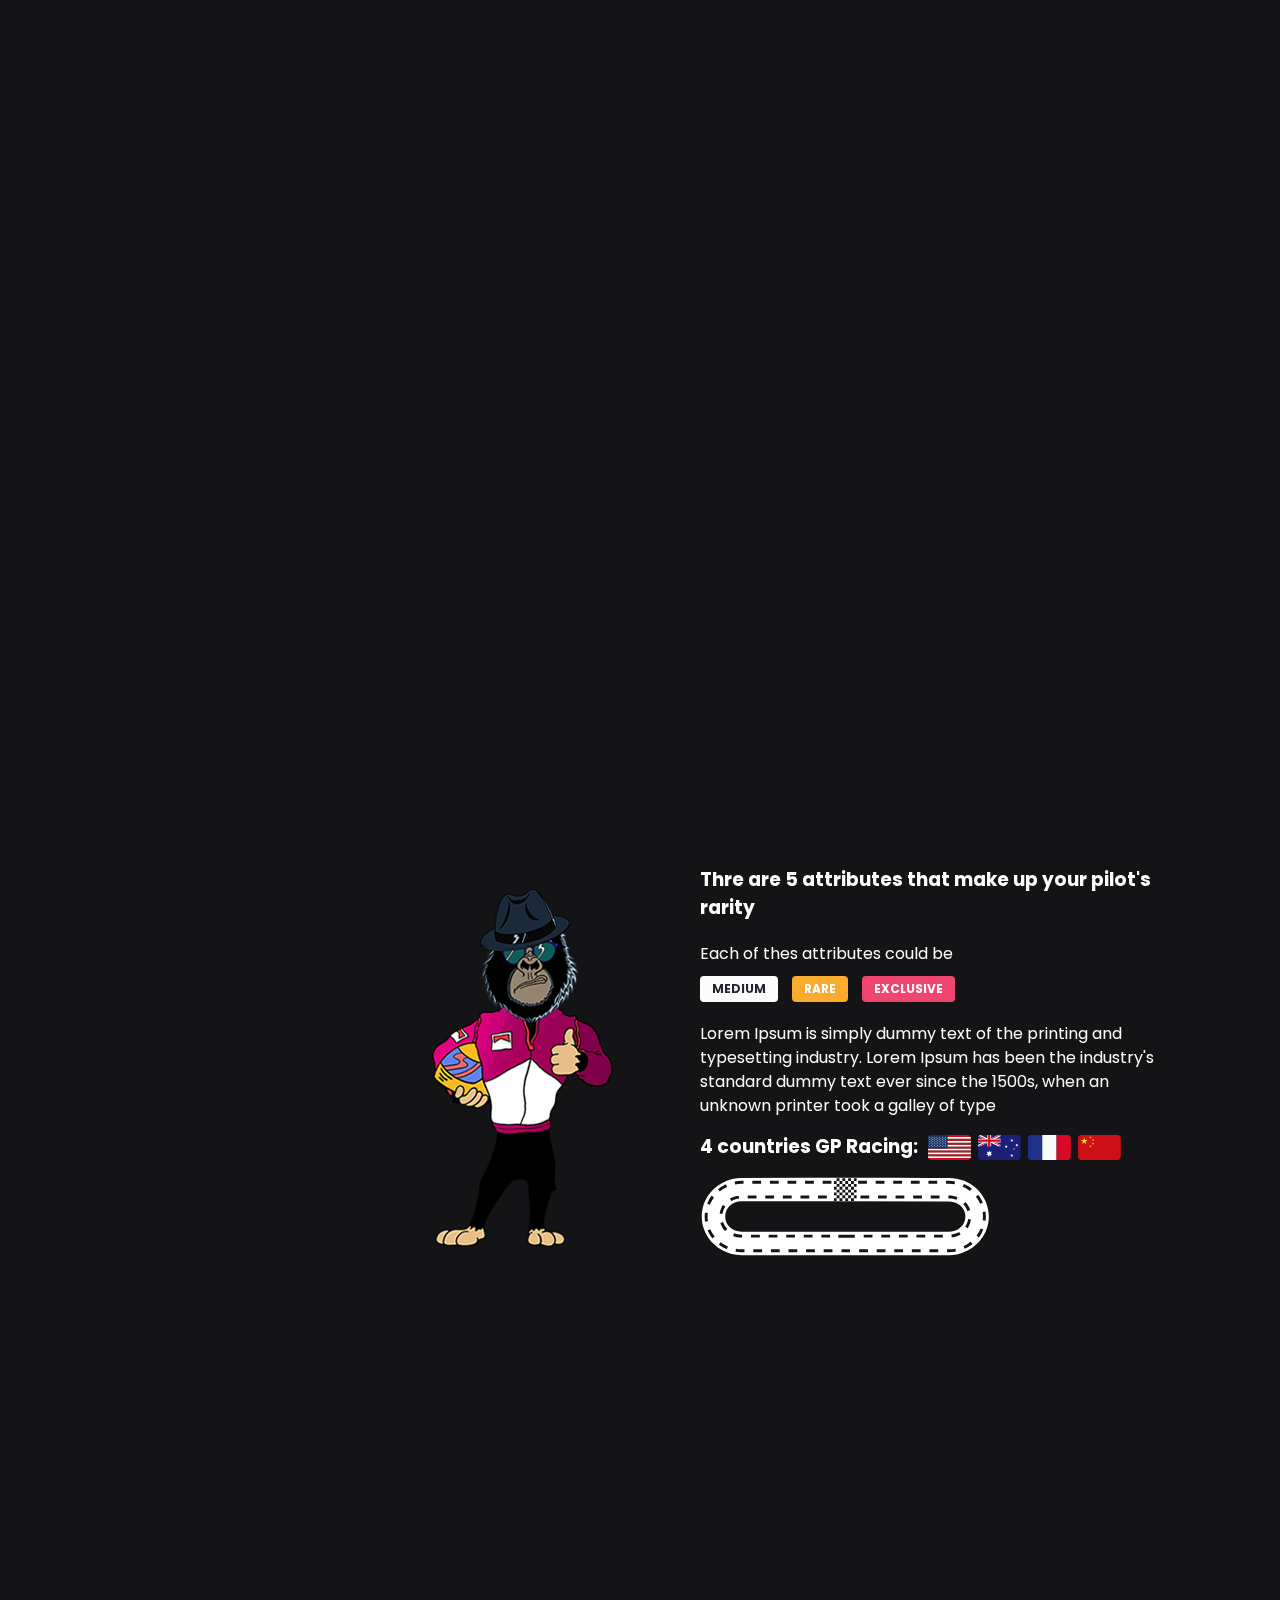
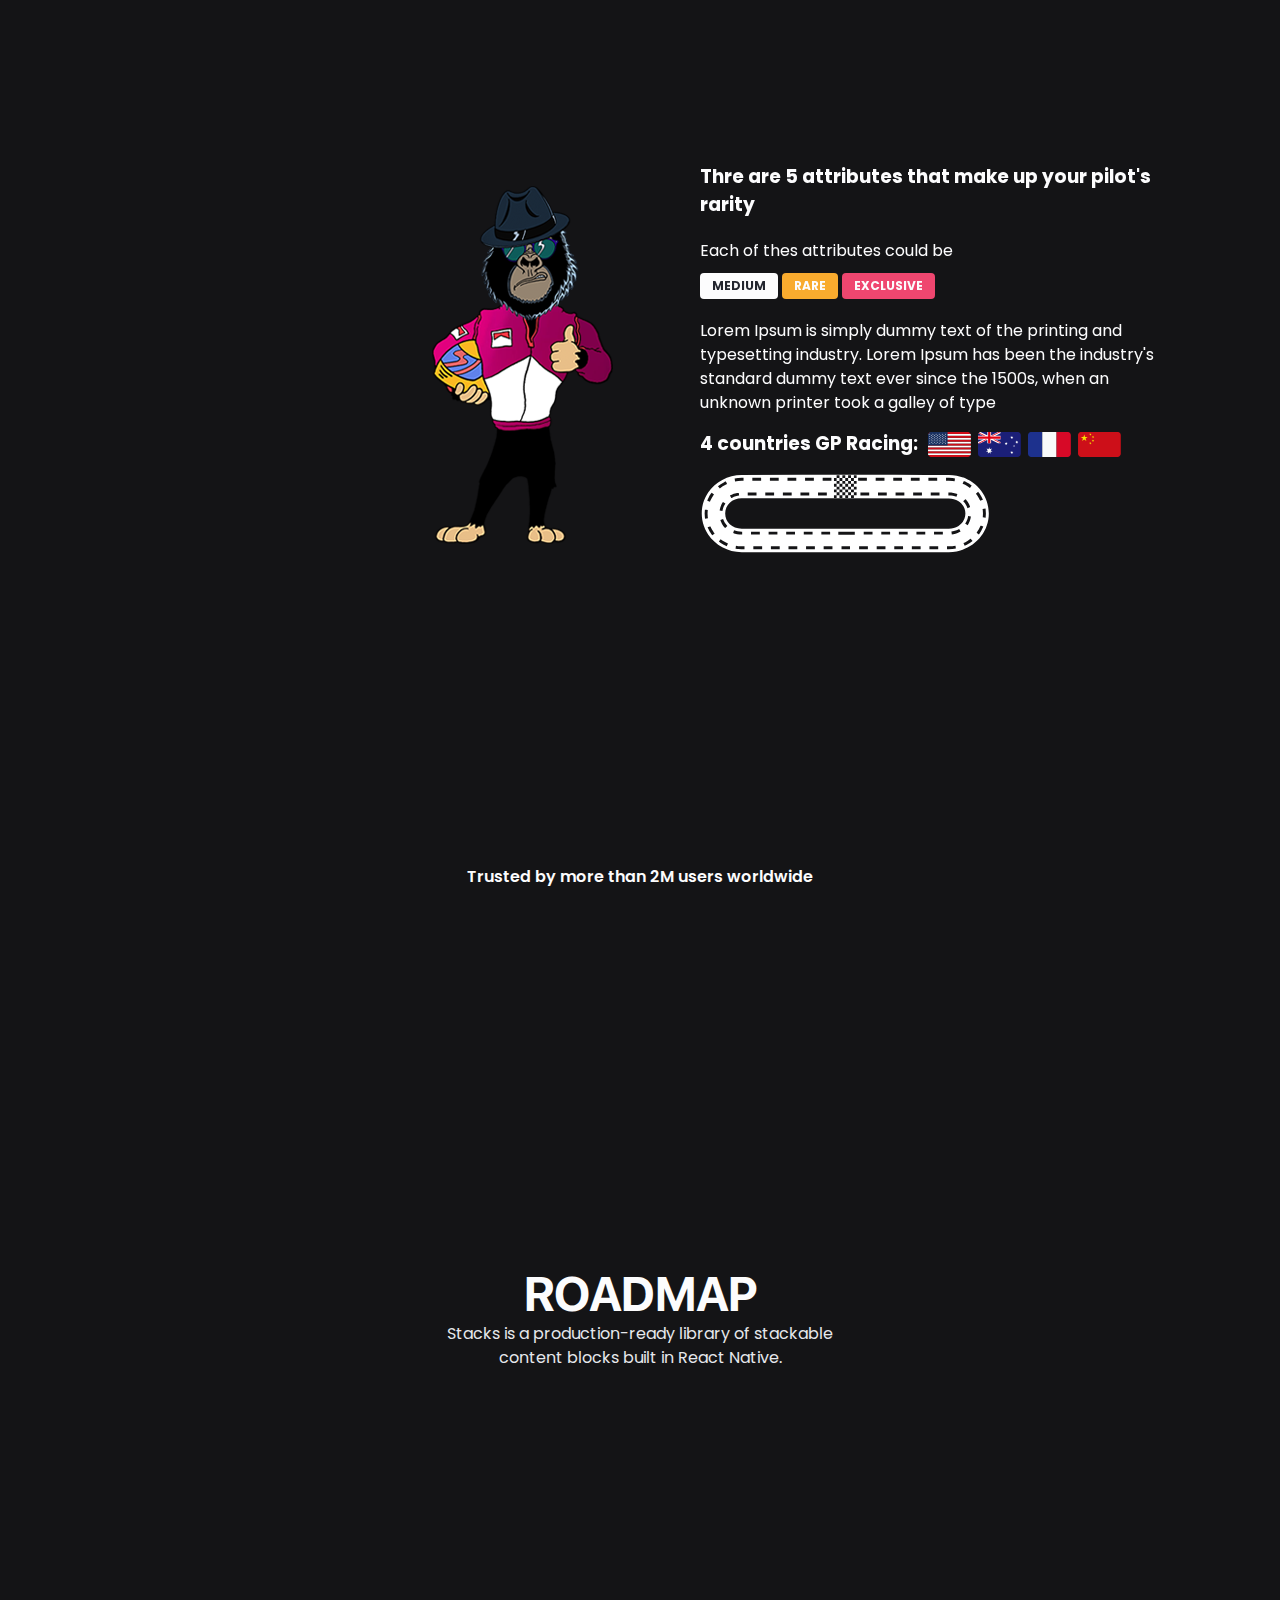
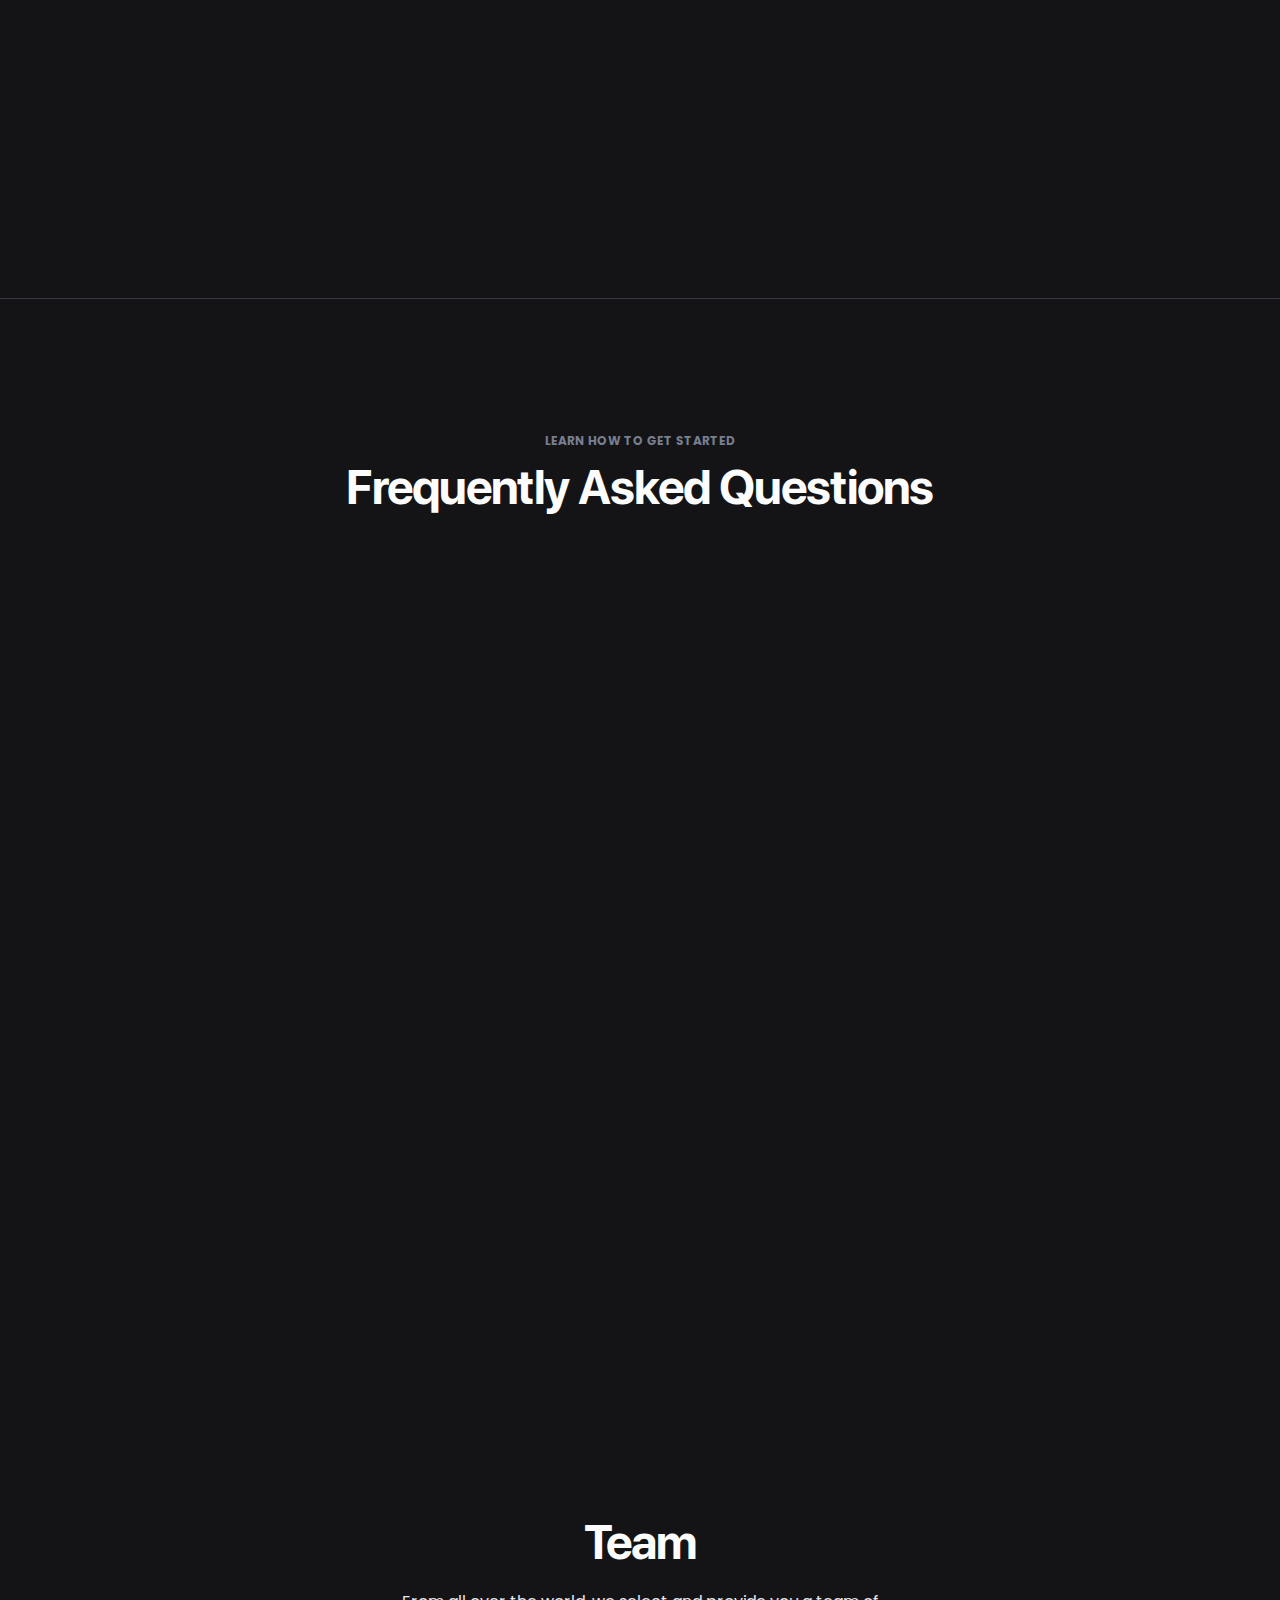
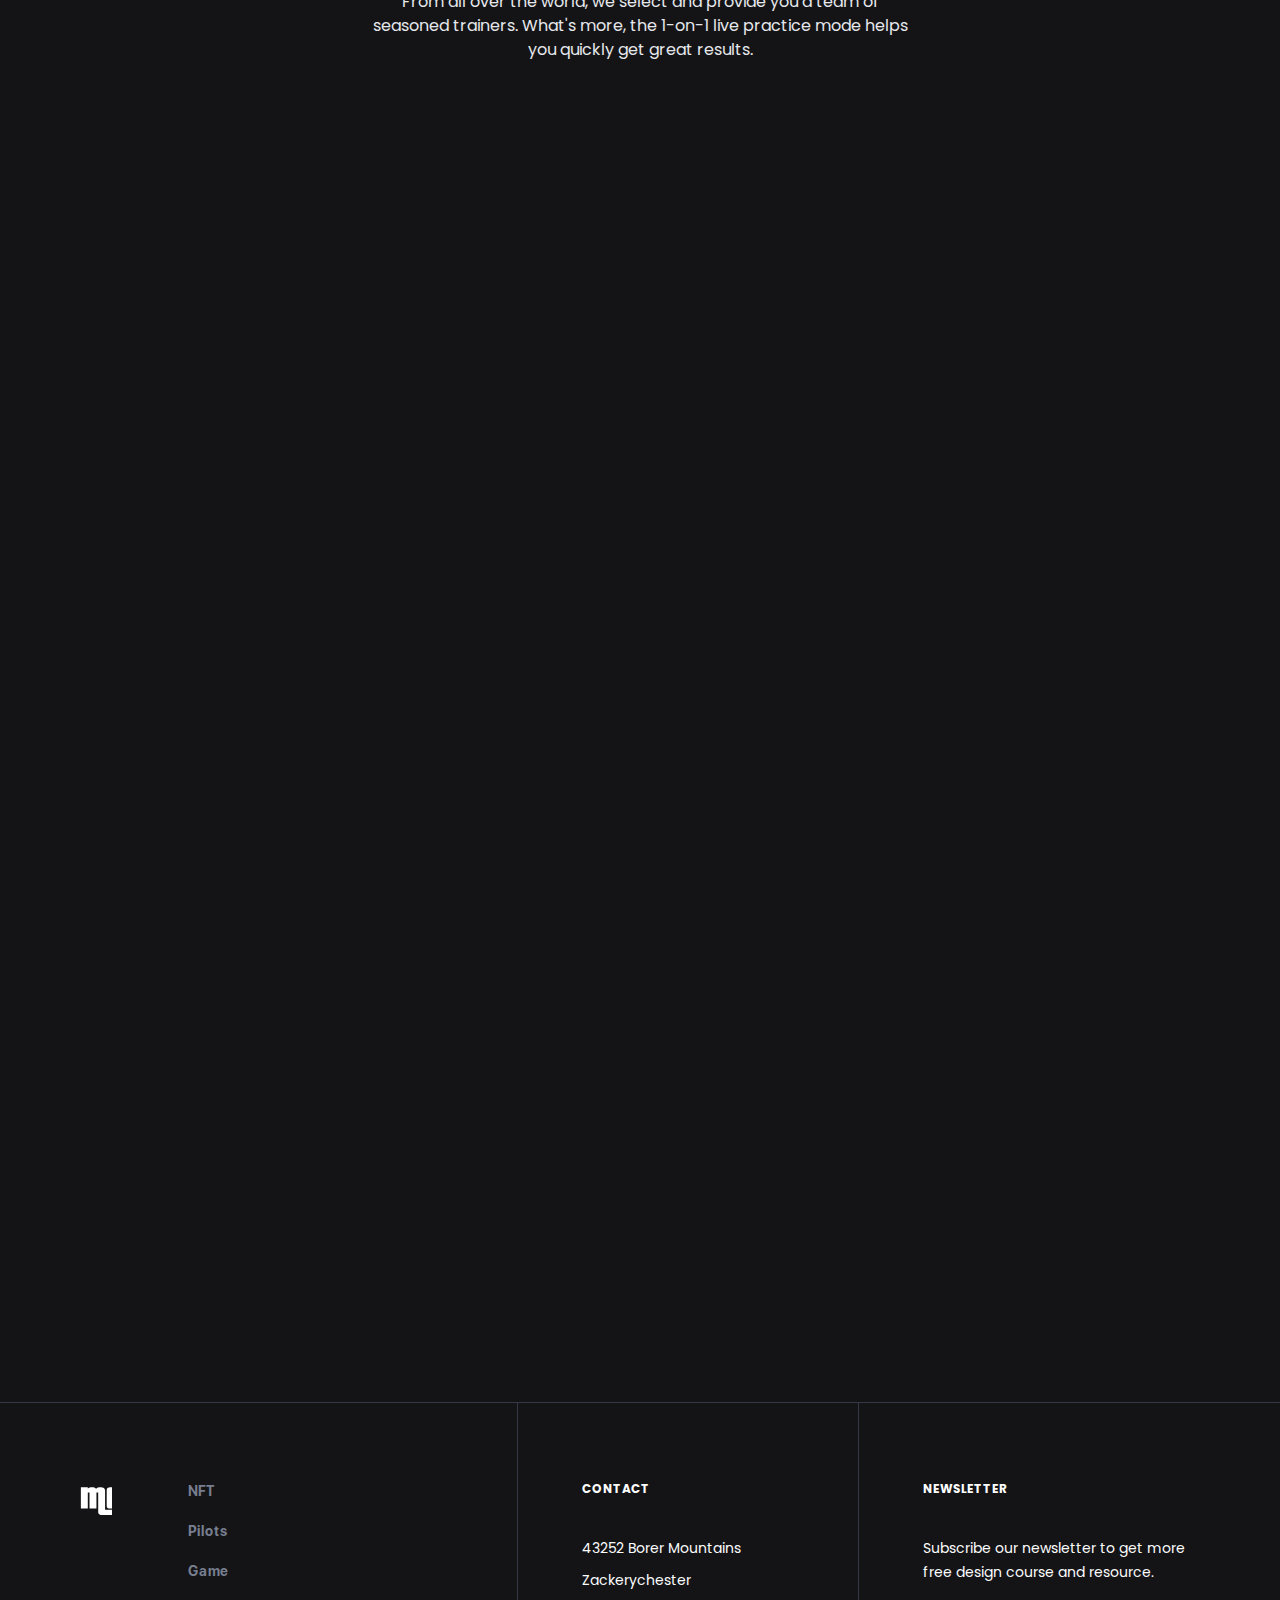
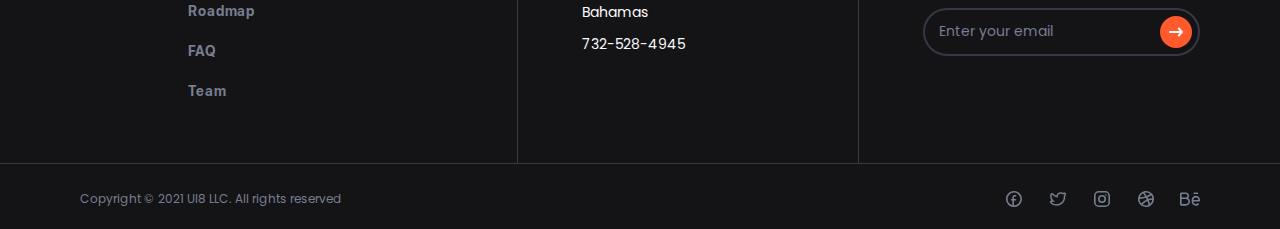
==== commit d3fc3396: "[Game] update slider" ====
--- a/index.html
+++ b/index.html
@@ -243,11 +243,62 @@
           </div>
           <div class="game__slider slider__items">
             <div class="slider__item">
-              <p class="slider__content">Contrary to popular belief, Lorem Ipsum is not simply random text. It has roots in a piece of classical Latin literature from 45 BC, making it over 2000 years old. Richard McClintock, a Latin professor at Hampden-Sydney College in Virginia, looked up one of the more obscure Latin words, consectetur,</p>
-              <iframe width="560" height="315" src="https://www.youtube.com/embed/12RynW9XLw8" title="YouTube video player" frameborder="0" allow="accelerometer; autoplay; clipboard-write; encrypted-media; gyroscope; picture-in-picture" allowfullscreen></iframe>
+              <img src="img/rare/pilot.png" />
+              <div class="slider__content">
+                <h3>Thre are 5 attributes that make up your pilot's rarity</h3>
+                <div class="slider__attributes">Each of thes attributes could be</div>
+                <div>
+                  <div class="status-white history__status">MEDIUM</div>
+                  <div class="status-gold history__status">RARE</div>
+                  <div class="status-pink history__status">EXCLUSIVE</div>
+                </div>
+                <p>
+                  Lorem Ipsum is simply dummy text of the printing and typesetting industry. 
+                  Lorem Ipsum has been the industry's standard dummy text ever since the 1500s, when an unknown printer took a galley of 
+                  type
+                </p>
+                <div class="slider__countries">
+                  <h3>
+                    4 countries GP Racing:
+                  </h3>
+                  <div>
+                    <img src="img/rare/flag_usa.svg" />
+                    <img src="img/rare/flag_australia.svg" />
+                    <img src="img/rare/flag_france.svg" />
+                    <img src="img/rare/flag_china.svg" />
+                  </div>
+                </div>
+                <img class="slider__content-bottom" src="img/rare/circuit.svg" />
+              </div>
             </div>
             <div class="slider__item">
-              <p class="slider__content">There are many variations of passages of Lorem Ipsum available, but the majority have suffered alteration in some form, by injected humour, or randomised words which don't look even slightly believable. If you are going to use a passage of Lorem Ipsum, you need to be sure there isn't anything embarrassing hidden in the middle of text. All the Lorem Ipsum generators on the Internet tend to repeat predefined chunks </p>
+              <img src="img/rare/cyber_pilot.png" />
+              <div class="slider__content">
+                <h3>Thre are 5 attributes that make up your pilot's rarity</h3>
+                <div class="slider__attributes">Each of thes attributes could be</div>
+                <div>
+                  <div class="status-white history__status">MEDIUM</div>
+                  <div class="status-gold history__status">RARE</div>
+                  <div class="status-pink history__status">EXCLUSIVE</div>
+                </div>
+                <p>
+                  Lorem Ipsum is simply dummy text of the printing and typesetting industry. 
+                  Lorem Ipsum has been the industry's standard dummy text ever since the 1500s, when an unknown printer took a galley of 
+                  type
+                </p>
+                <div class="slider__countries">
+                  <h3>
+                    4 countries GP Racing:
+                  </h3>
+                  <div>
+                    <img src="img/rare/flag_usa.svg" />
+                    <img src="img/rare/flag_australia.svg" />
+                    <img src="img/rare/flag_france.svg" />
+                    <img src="img/rare/flag_china.svg" />
+                  </div>
+                </div>
+                <img class="slider__content-bottom" src="img/rare/circuit.svg" />
+              </div>
             </div>
           </div>
         </div>
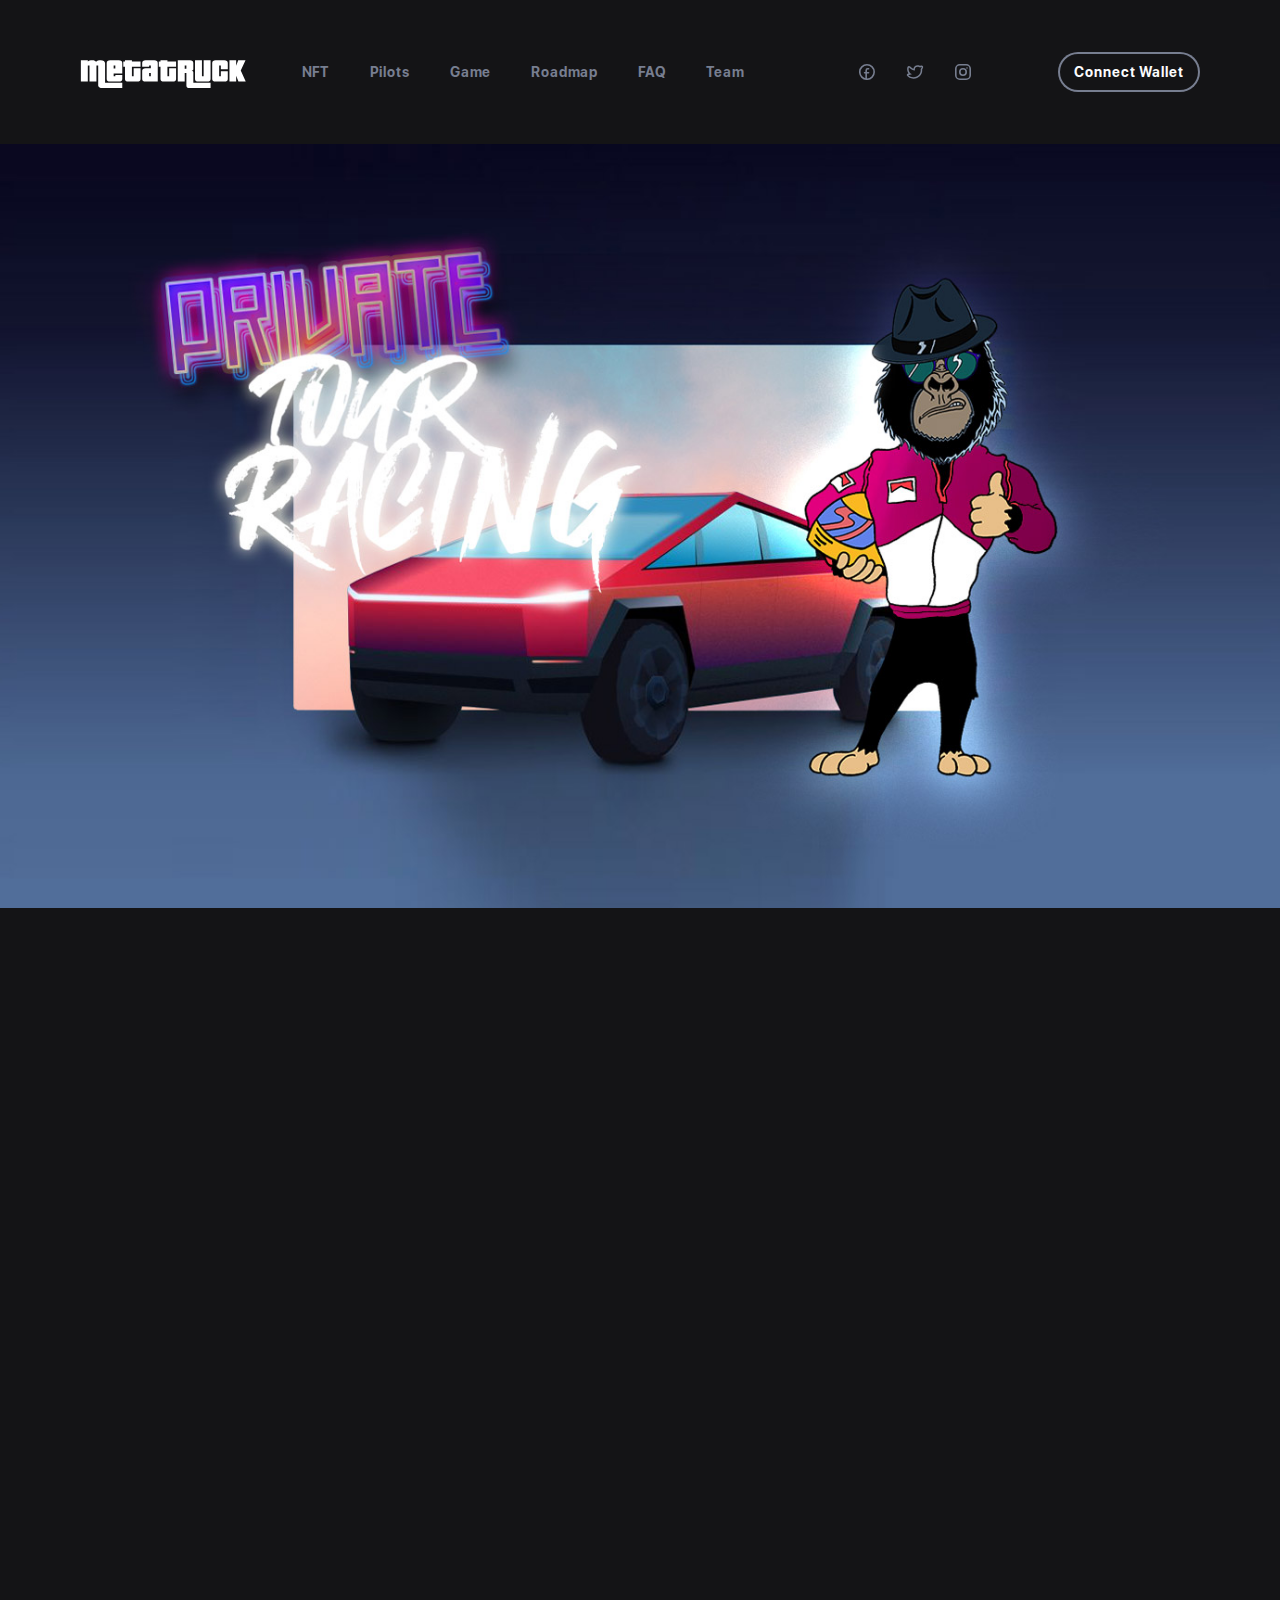
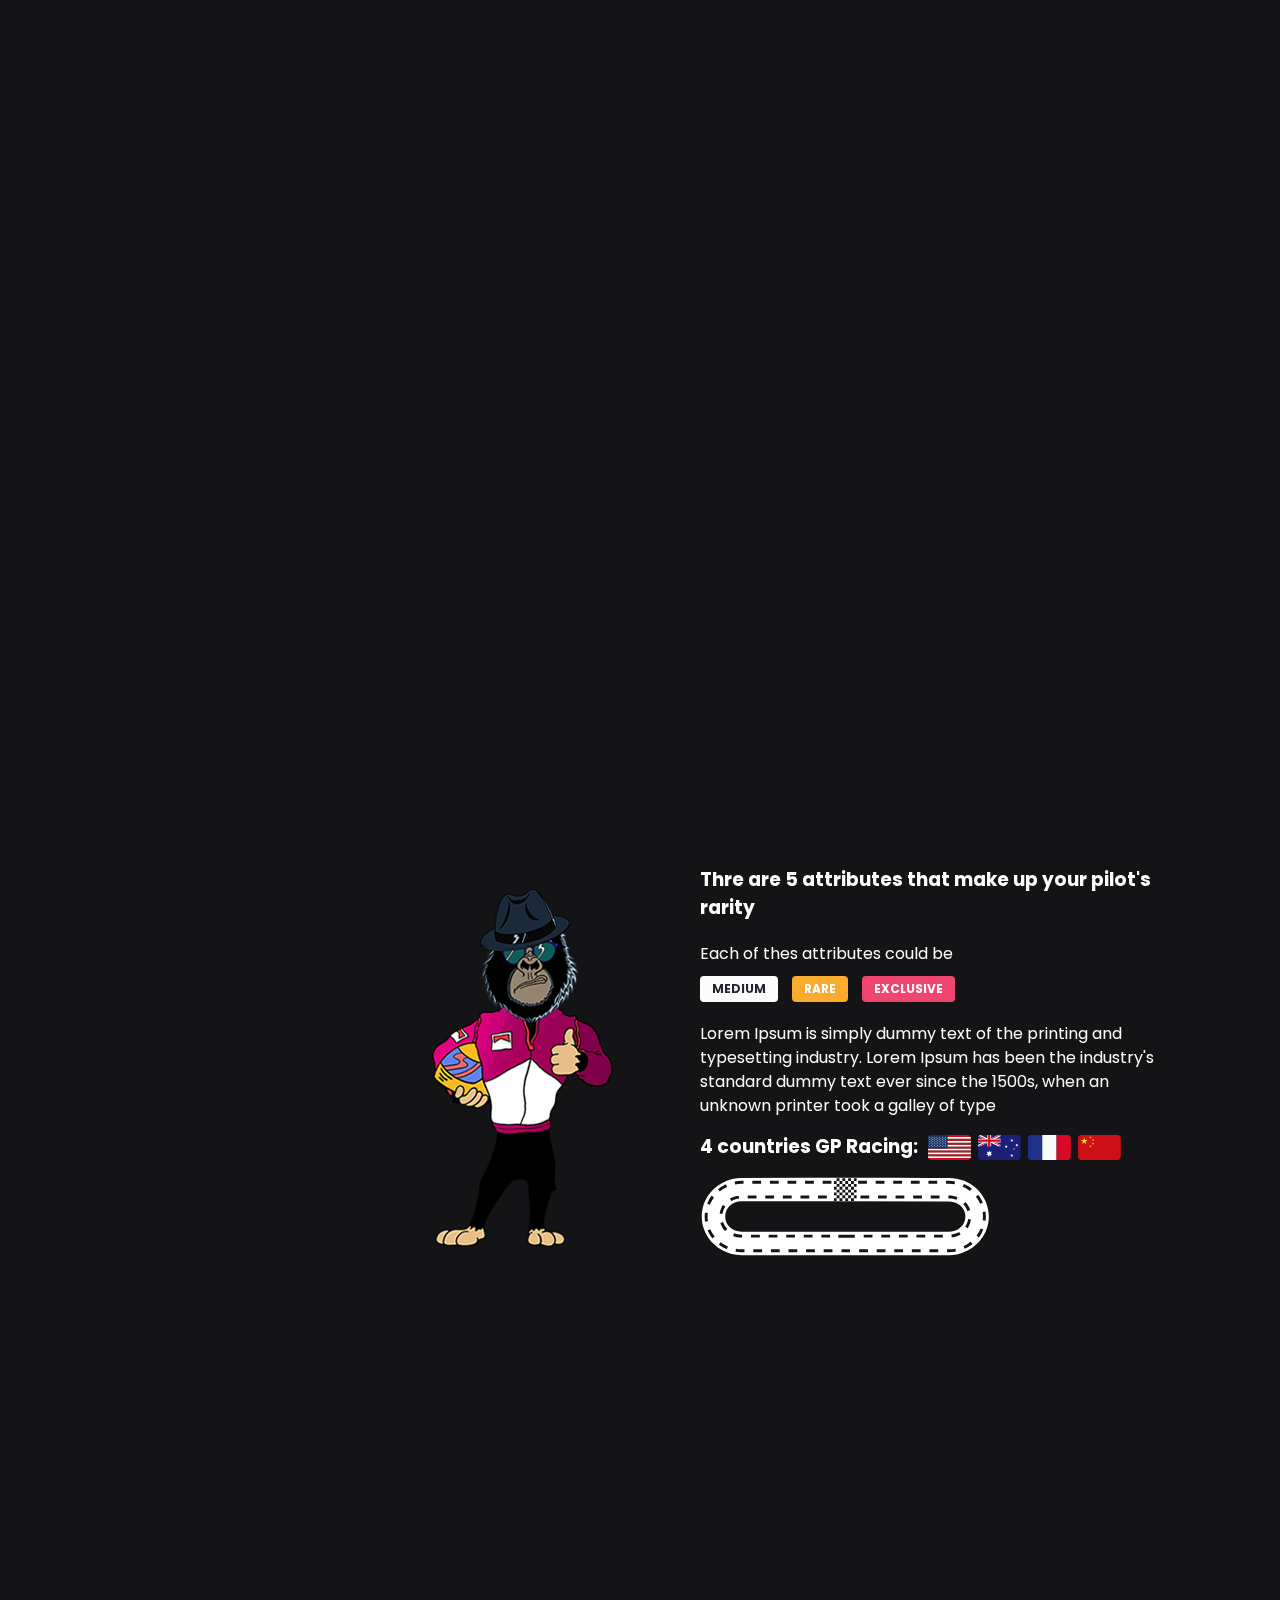
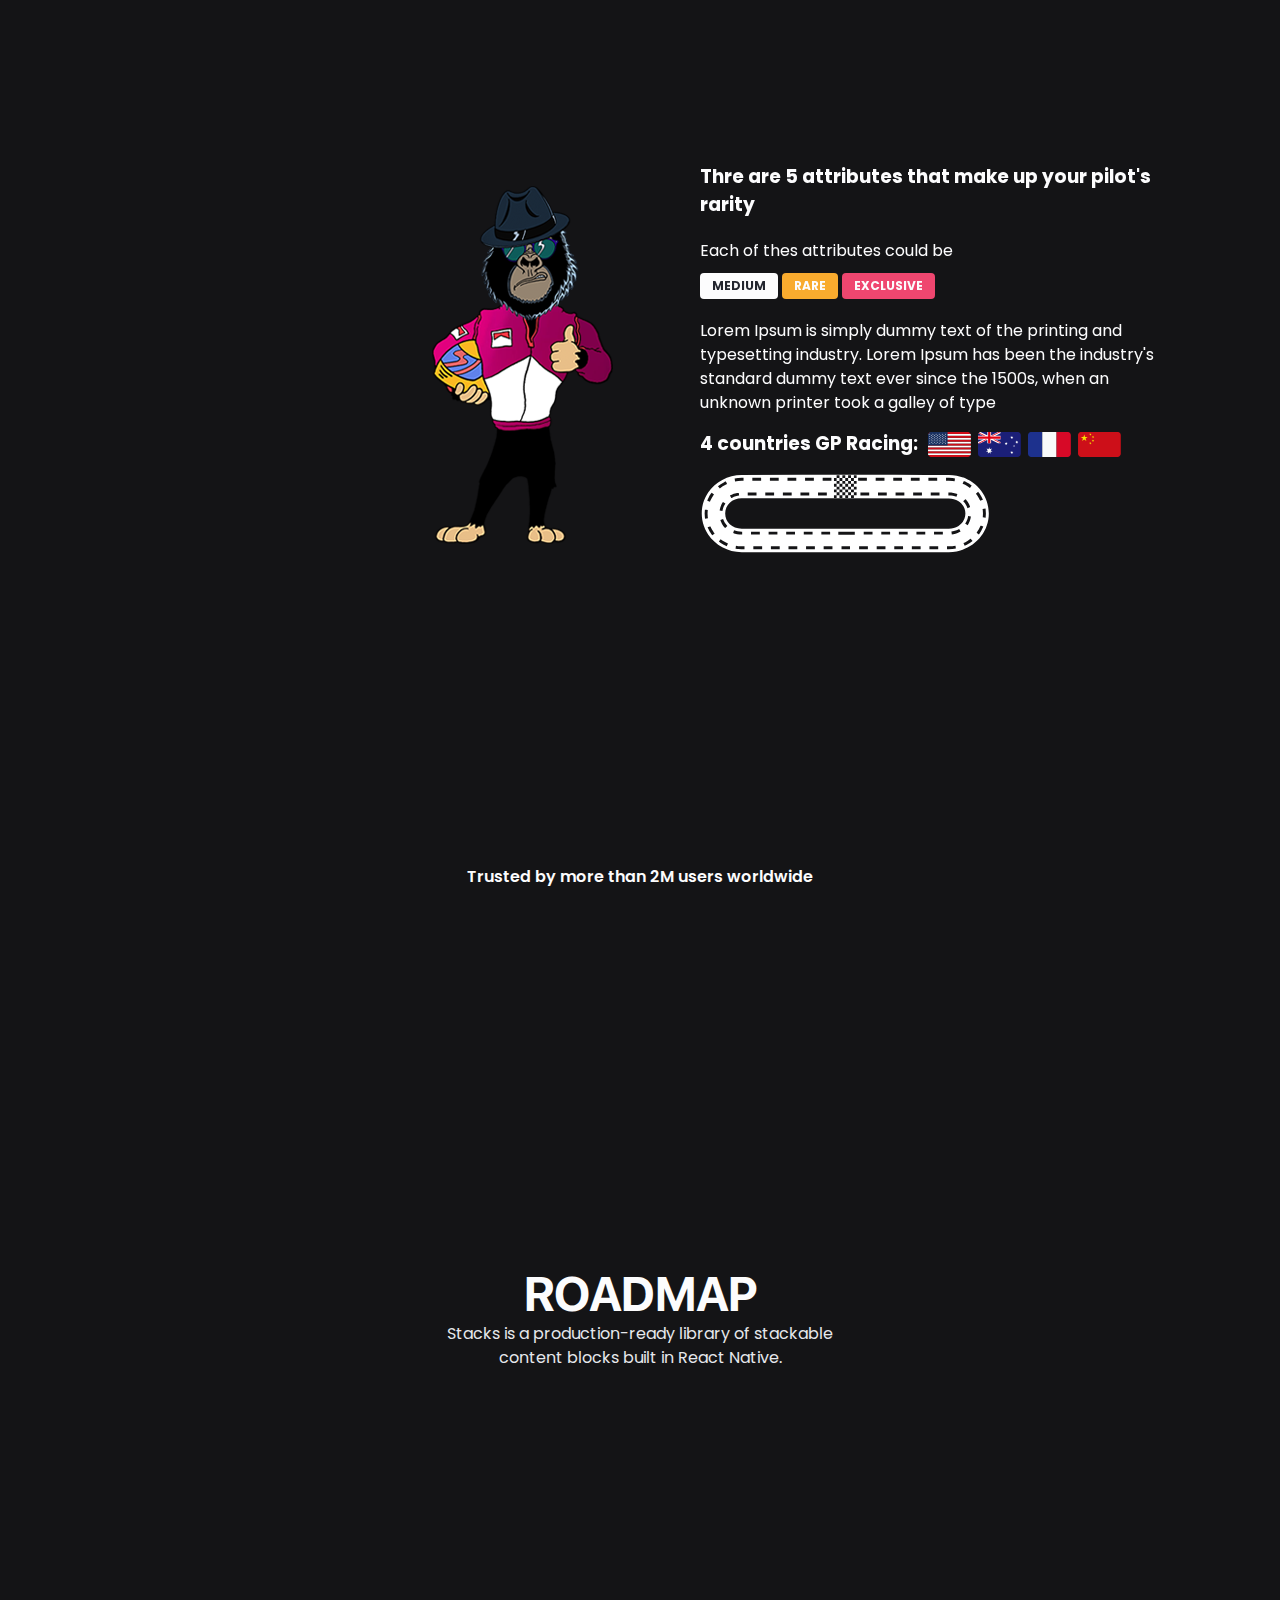
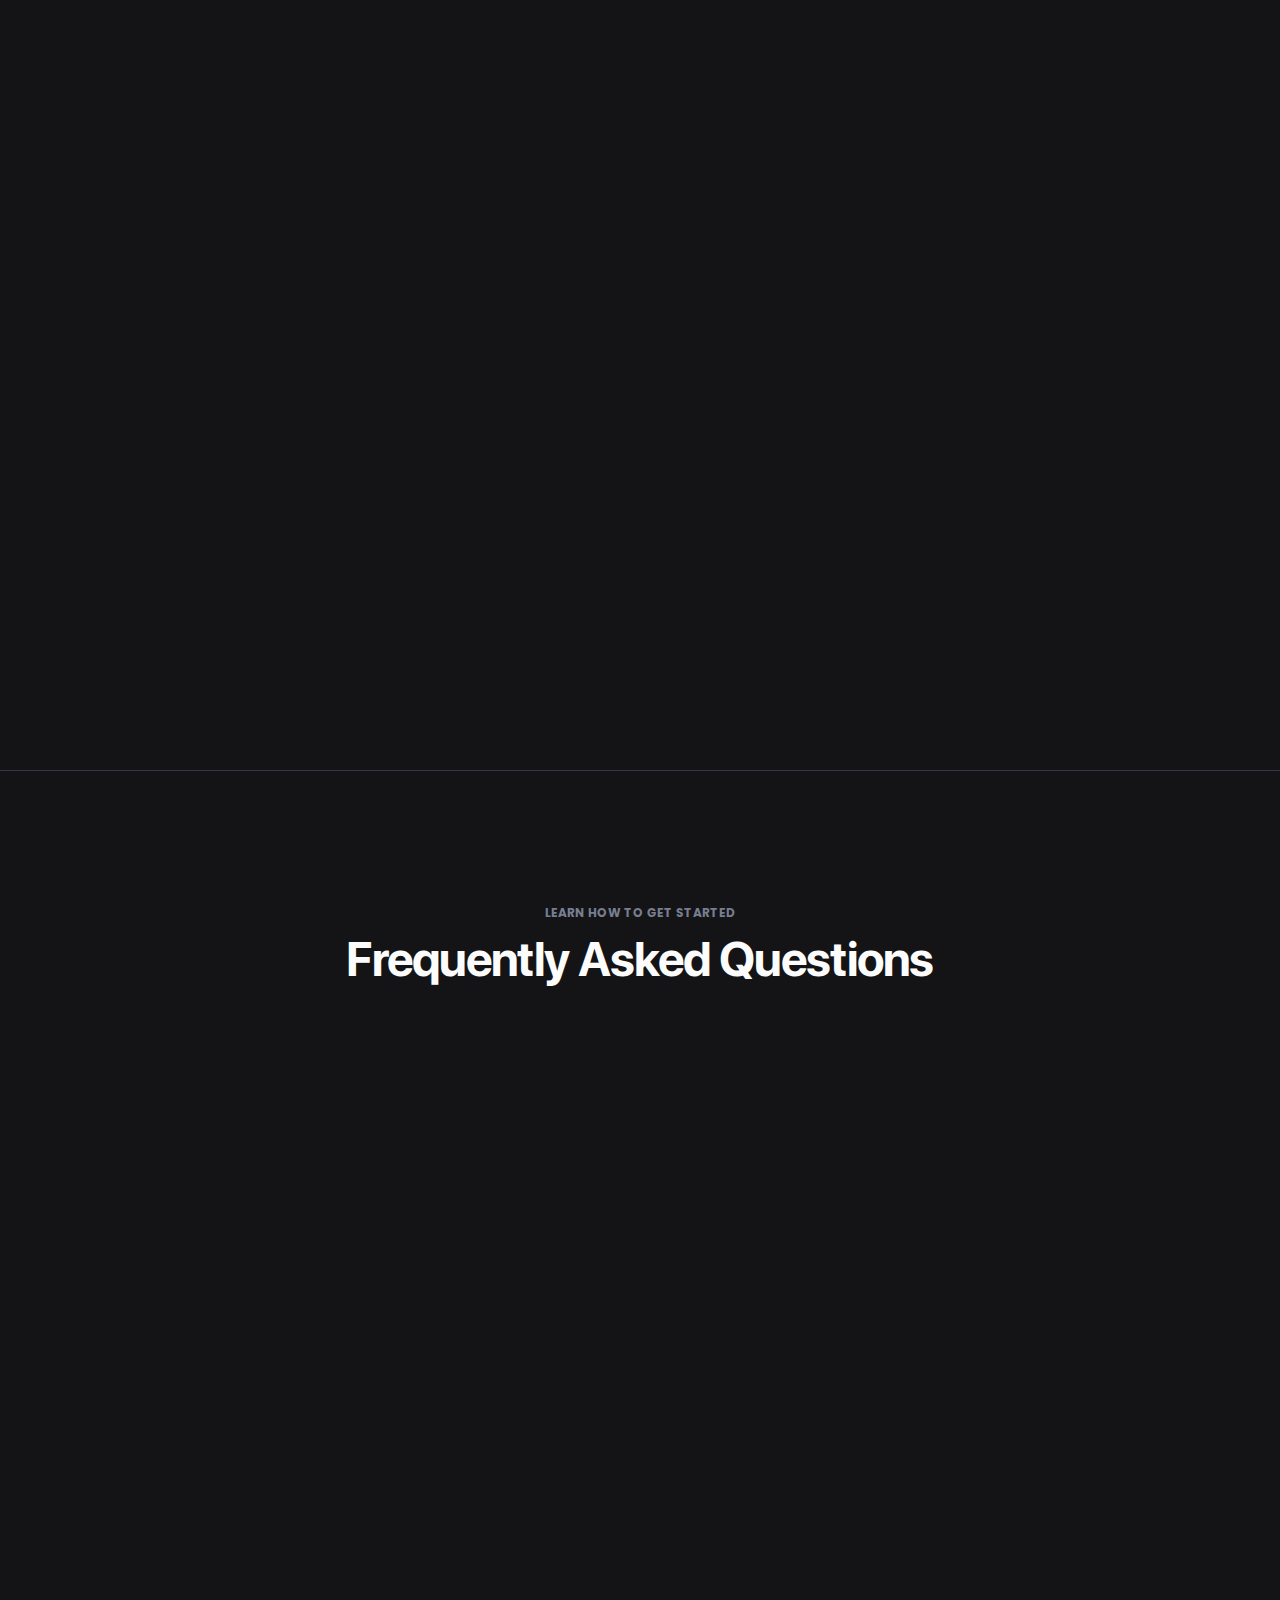
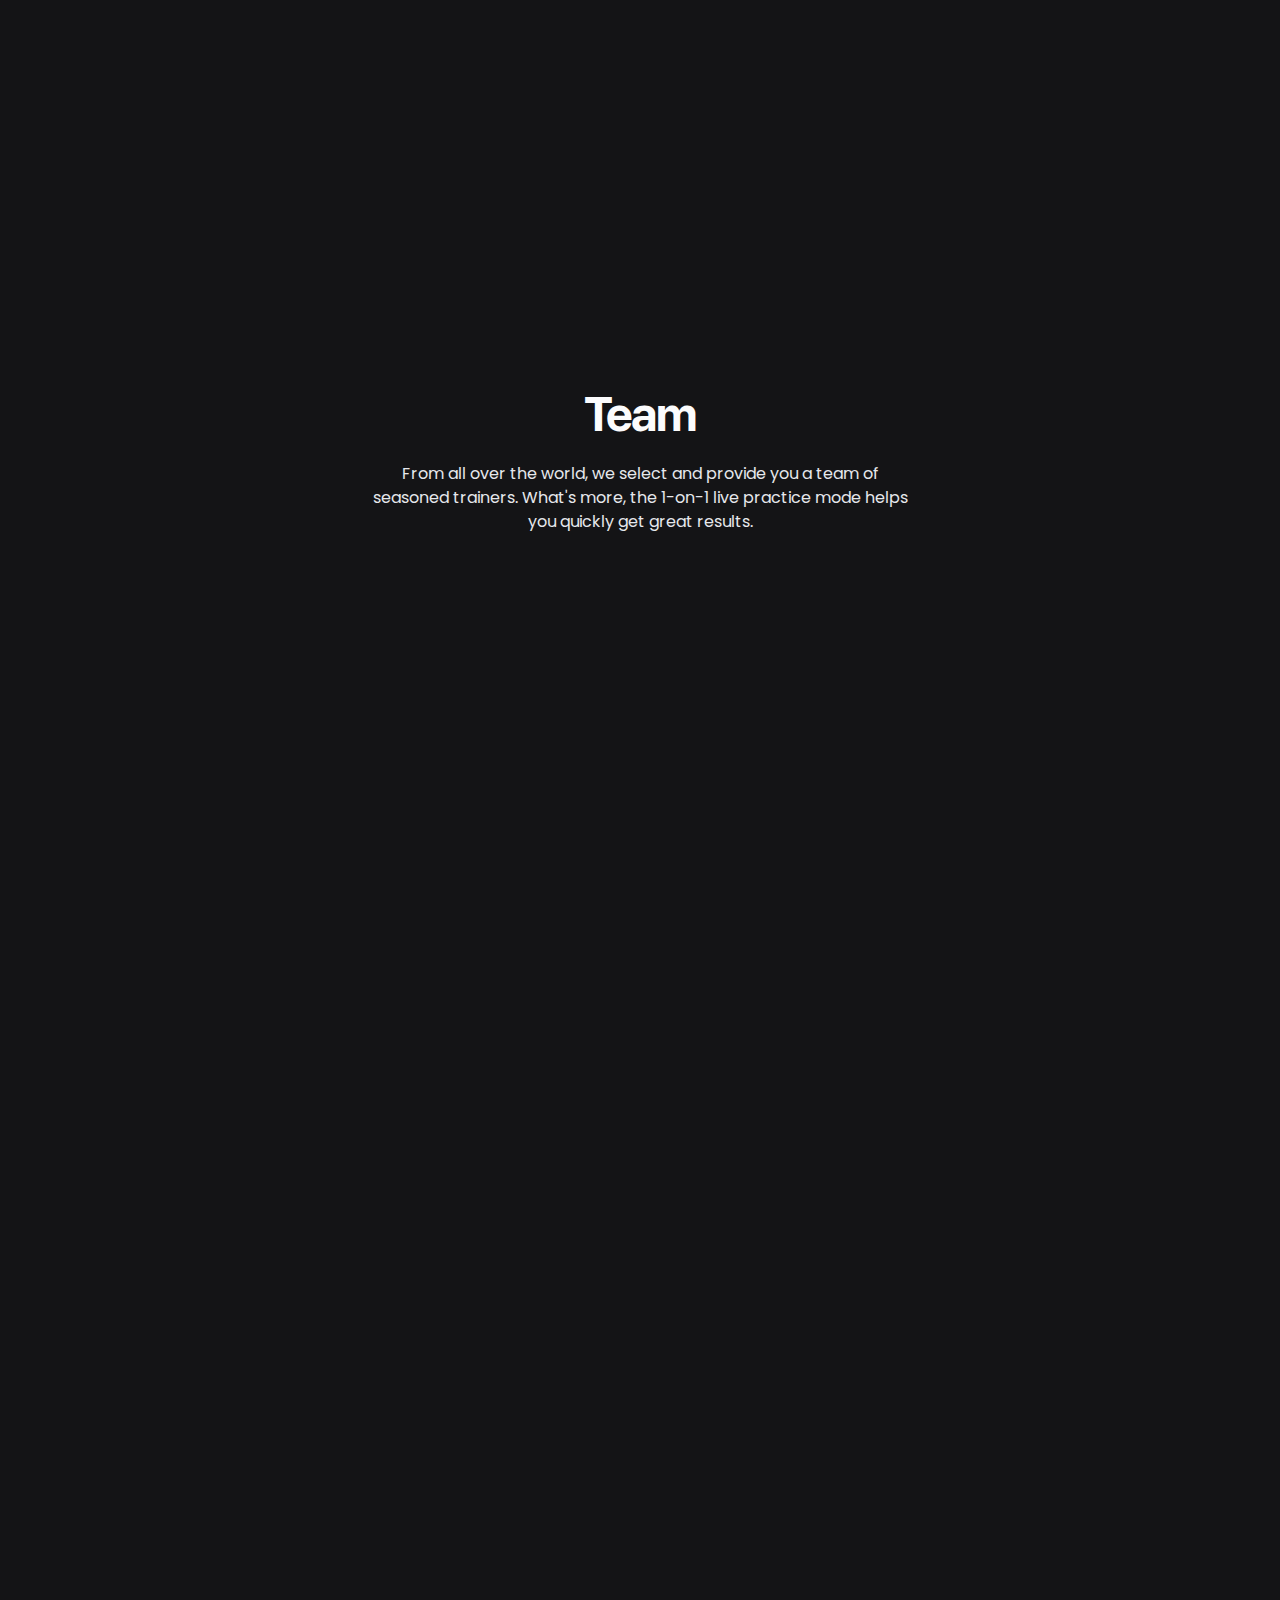
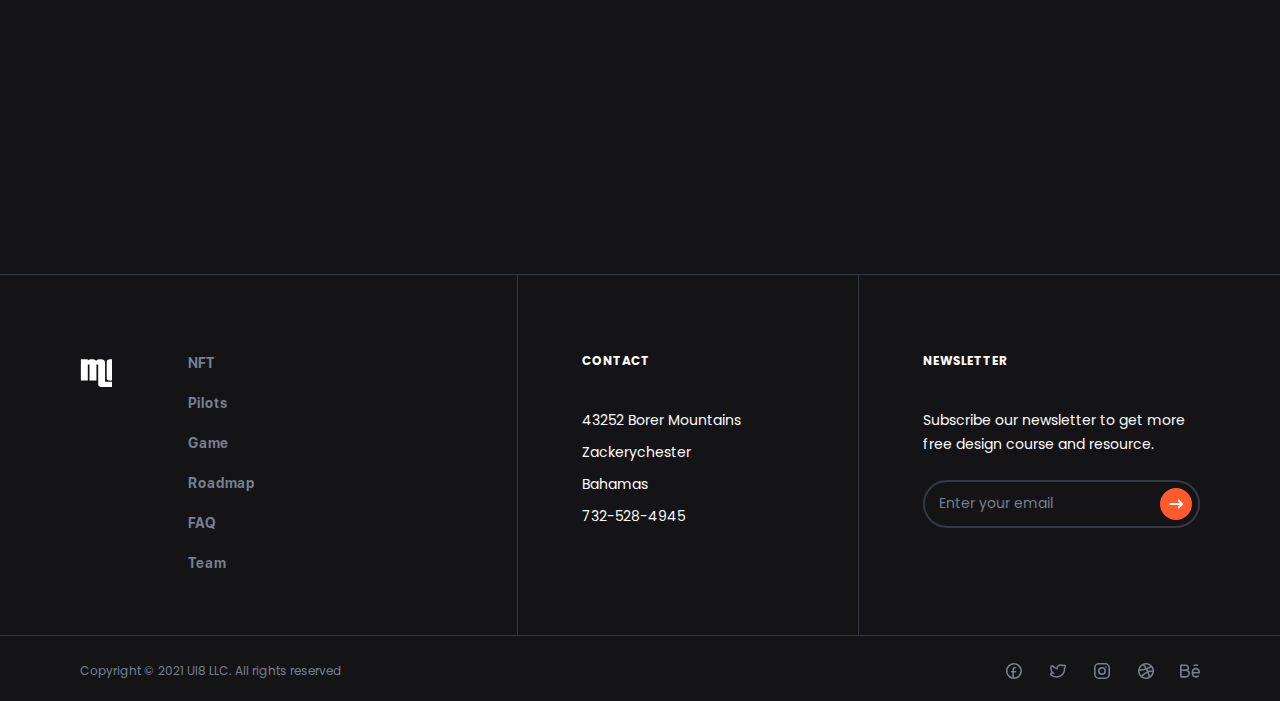
==== commit 9778fdc3: "[Roadmap] steps UI" ====
--- a/index.html
+++ b/index.html
@@ -327,39 +327,56 @@
       <div id="roadmap" class="section steps" id="steps">
         <div class="steps__center center">
           <div class="steps__head">
-            <h2 class="details__title h2">ROADMAP
-
-            </h2>
-
+            <h2 class="details__title h2">ROADMAP</h2>
             <div class="steps__info">Stacks is a production-ready library of stackable content blocks built in
               React Native.</div>
           </div>
           <div class="steps__list">
             <div class="steps__item" data-aos="animation-opacity">
               <div class=""><img src="img/content/p1-4.png" alt="Step 1"></div>
-
               <div class="steps__subtitle">Step 1</div>
               <div class="steps__content">Fitness Pro tracks your workouts, get better results, and be the
                 best version of you.</div>
             </div>
             <div class="steps__item" data-aos="animation-opacity">
               <div class=""><img src="img/content/p1-5.png" alt="Step 2"></div>
-
               <div class="steps__subtitle">Step 2</div>
               <div class="steps__content">Fitness Pro tracks your workouts, get better results, and be the
                 best version of you.</div>
             </div>
             <div class="steps__item" data-aos="animation-opacity">
               <div class=""><img src="img/content/p1-6.png" alt="Step 3"></div>
-
               <div class="steps__subtitle">Step 3</div>
               <div class="steps__content">Fitness Pro tracks your workouts, get better results, and be the
                 best version of you.</div>
             </div>
             <div class="steps__item" data-aos="animation-opacity">
               <div class=""><img src="img/content/p1-7.png" alt="Step 4"></div>
-
               <div class="steps__subtitle">Step 4</div>
+              <div class="steps__content">Fitness Pro tracks your workouts, get better results, and be the
+                best version of you.</div>
+            </div>
+            <div class="steps__item" data-aos="animation-opacity">
+              <div class=""><img src="img/content/p1-7.png" alt="Step 4"></div>
+              <div class="steps__subtitle">Step 5</div>
+              <div class="steps__content">Fitness Pro tracks your workouts, get better results, and be the
+                best version of you.</div>
+            </div>
+            <div class="steps__item" data-aos="animation-opacity">
+              <div class=""><img src="img/content/p1-7.png" alt="Step 4"></div>
+              <div class="steps__subtitle">Step 6</div>
+              <div class="steps__content">Fitness Pro tracks your workouts, get better results, and be the
+                best version of you.</div>
+            </div>
+            <div class="steps__item" data-aos="animation-opacity">
+              <div class=""><img src="img/content/p1-7.png" alt="Step 4"></div>
+              <div class="steps__subtitle">Step 7</div>
+              <div class="steps__content">Fitness Pro tracks your workouts, get better results, and be the
+                best version of you.</div>
+            </div>
+            <div class="steps__item" data-aos="animation-opacity">
+              <div class=""><img src="img/content/p1-7.png" alt="Step 4"></div>
+              <div class="steps__subtitle">Step 8</div>
               <div class="steps__content">Fitness Pro tracks your workouts, get better results, and be the
                 best version of you.</div>
             </div>
--- a/css/app.min.css
+++ b/css/app.min.css
@@ -3756,22 +3756,6 @@
   display: -ms-flexbox;
   display: flex;
   margin: 0 -16px; }
-  @media only screen and (max-width: 1023px) {
-    .steps__list {
-      margin: 0 -40px;
-      overflow: auto;
-      overflow-x: auto;
-      -ms-overflow-style: none;
-      scrollbar-width: none;
-      -webkit-overflow-scrolling: touch; }
-      .steps__list::-webkit-scrollbar {
-        display: none; }
-      .steps__list:before, .steps__list:after {
-        content: "";
-        -ms-flex-negative: 0;
-            flex-shrink: 0;
-        width: 40px;
-        height: 1px; } }
 
 .steps__item {
   position: relative;
--- a/css/index.css
+++ b/css/index.css
@@ -210,6 +210,19 @@
     display: none;
 }
 
+.steps__list {
+    justify-content: space-around;
+    flex-wrap: wrap;
+}
+
+.steps__item {
+    margin-bottom: 80px;
+}
+
+.steps__item::after {
+    content: none;
+}
+
 @media (max-width: 768px) and (orientation: portrait) {
     #home-section {
         height: calc(100vh - 136px);
